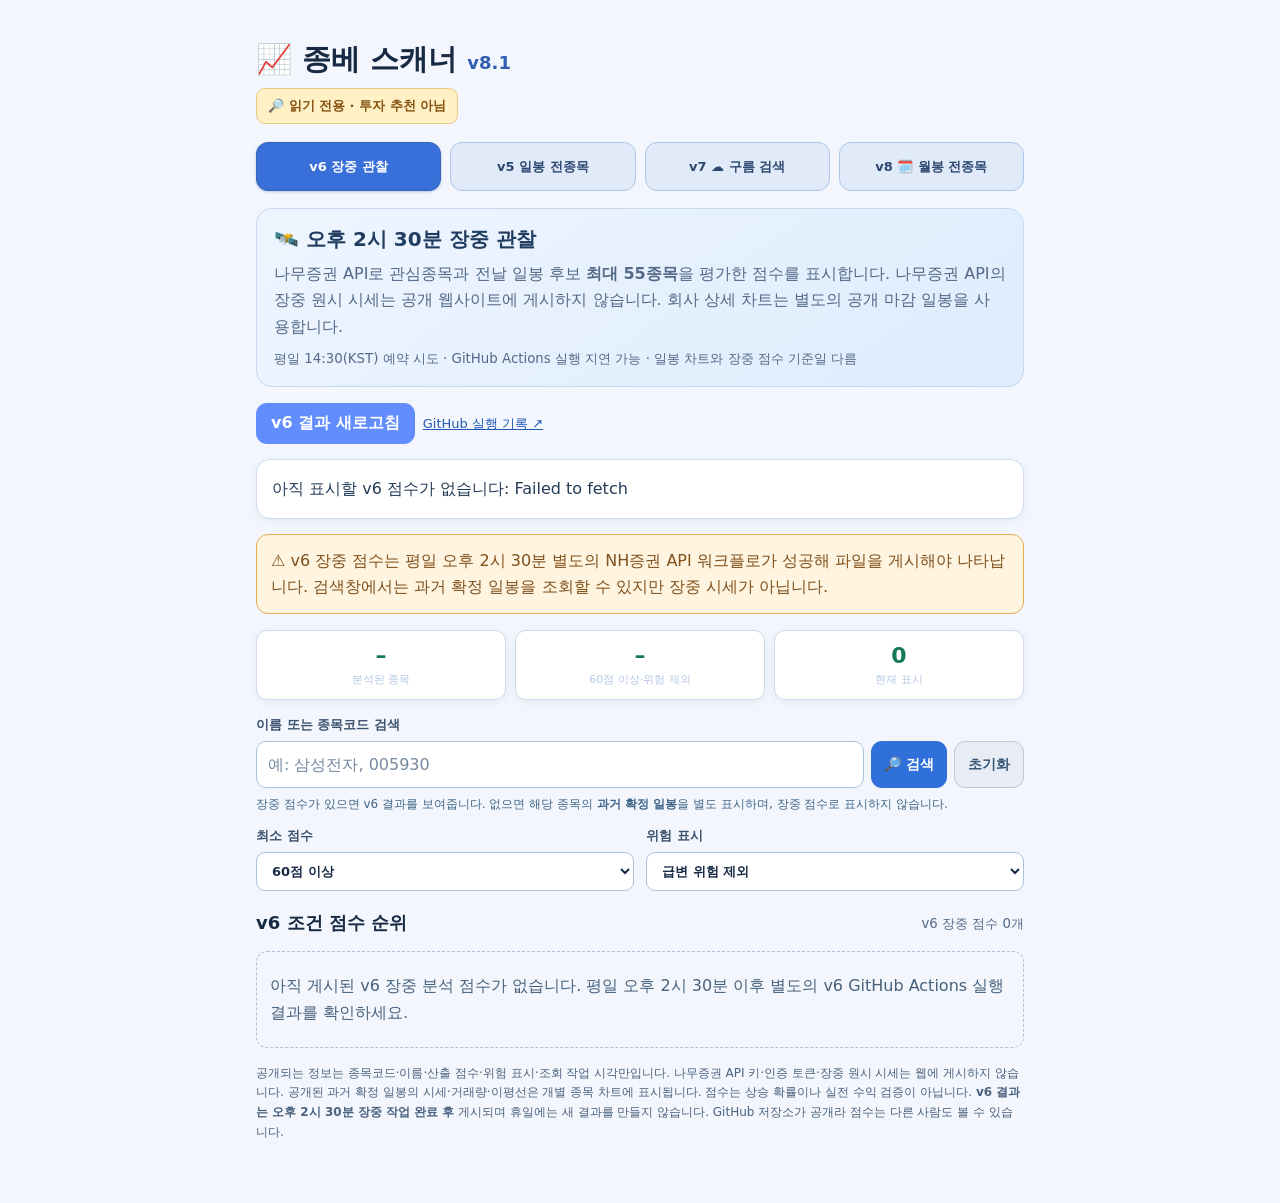
==== index.html @ 41619df4 "Add files via upload" ====
<!doctype html>
<html lang="ko">
<head>
  <meta charset="utf-8"><meta name="viewport" content="width=device-width,initial-scale=1">
  <meta name="theme-color" content="#f4f8ff">
  <title>종베 스캐너 v8.1 · 기업소개 PER·PBR 추가</title>
  <style>
    :root{color-scheme:light}*{box-sizing:border-box}
    body{margin:0;background:#101827;color:#f3f6fe;font-family:system-ui,-apple-system,"Noto Sans KR",sans-serif}
    main{max-width:800px;margin:auto;padding:20px 16px 48px}
    h1{font-size:29px;margin:20px 0 12px}h2{font-size:18px;margin:0}
    p{color:#b9c7db;line-height:1.65}small{color:#a6b8d0;line-height:1.6}
    button,select,input{font:inherit}
    button{background:#618dff;border:none;border-radius:11px;color:white;padding:11px 17px;cursor:pointer;font-weight:700}
    button:disabled{opacity:.6}
    select,input{background:#1c2940;color:#f4f6fd;border:1px solid #405471;border-radius:9px;padding:10px 11px;min-width:0;width:100%}
    label{display:flex;gap:7px;flex-direction:column;color:#bed0e7;font-size:13px;font-weight:600}
    .badge{display:inline-block;background:#443316;color:#ffe0a1;border-radius:9px;padding:9px 12px;font-weight:700;font-size:14px}
    .meta{margin:17px 0;background:#1b2940;border:1px solid #344866;border-radius:12px;padding:14px;color:#cedaeb;line-height:1.6}
    .bar{display:flex;align-items:center;gap:11px;flex-wrap:wrap;margin:15px 0}
    .fresh-alert{margin:12px 0 18px;padding:15px 16px;border:2px solid #e2ab4e;background:#3f301b;border-radius:11px;color:#ffe5af;font-weight:750;line-height:1.65}
    .fresh-alert[hidden]{display:none}
    .filters{border:1px solid #2c3c55;background:#151f32;border-radius:13px;padding:14px;margin:12px 0 22px;display:grid;grid-template-columns:repeat(2,minmax(0,1fr));gap:13px}
    .full{grid-column:1/-1}.titlebar{display:flex;align-items:center;justify-content:space-between;gap:12px;margin:20px 0 12px}
    .card{border:1px solid #344866;background:#1b2940;border-radius:15px;padding:17px;margin-bottom:12px}
    .cardtop{display:flex;align-items:flex-start;justify-content:space-between;gap:10px}
    .name{font-size:17px;font-weight:750;overflow-wrap:anywhere}
    .score{font-size:24px;font-weight:800;color:#83edbb;white-space:nowrap}
    .muted{font-size:13px;color:#a7bbd8}.details{display:grid;grid-template-columns:1fr 1fr;gap:6px 12px;margin-top:12px;color:#cad7e8;font-size:13px}
    .rules{margin-top:24px;padding:13px 15px;background:#172237;border-radius:12px;font-size:12px;color:#b2c4df;line-height:1.75}
    .error{color:#ffbcae}.stale{color:#ffdf98}.pill{font-size:11px;background:#314869;color:#d2e7ff;border-radius:6px;padding:3px 6px;margin-left:6px}
    .performance{background:#1b2940;border:1px solid #426083;padding:16px;border-radius:14px;margin:16px 0}
    .performance strong{color:#85f0bf}
    .performance p{margin:6px 0}
    .history{width:100%;border-collapse:collapse;font-size:12px;margin-top:11px}
    .history th,.history td{border-bottom:1px solid #36475e;padding:8px 3px;text-align:left}
    .alertpill{font-size:11px;background:#66412a;color:#ffe7ba;border-radius:5px;padding:3px 6px;margin-left:6px}
    .goldenpill{font-size:11px;background:#225343;color:#beffde;border-radius:5px;padding:3px 6px;margin-left:6px}
    .trend-legend{background:#162237;border:1px solid #3a4c66;border-radius:13px;padding:15px;margin:16px 0}
    .trend-legend h3{font-size:16px;margin:0 0 10px}
    .trend-line{display:flex;gap:10px;align-items:flex-start;margin:10px 0;font-size:13px;line-height:1.5;color:#c3d2e7}
    .trend-line .trendbadge{flex-shrink:0;min-width:91px;text-align:center}
    .trendbadge{display:inline-block;border:1px solid transparent;padding:5px 8px;border-radius:8px;font-size:12px;font-weight:800;margin:3px 0 0}
    .trendbadge.strong_up{background:#174b37;color:#b3ffd5;border-color:#459873}
    .trendbadge.rising{background:#173f61;color:#a9d9ff;border-color:#397cad}
    .trendbadge.sideways{background:#4e421b;color:#ffedab;border-color:#9f8a43}
    .trendbadge.falling{background:#57371f;color:#ffcb99;border-color:#bd7843}
    .trendbadge.strong_down{background:#582630;color:#ffc4cb;border-color:#b96372}
    .trendbadge.unavailable{background:#3a4453;color:#e0e6f0;border-color:#6a7587}
    .trend-inline{margin:7px 0 2px;font-size:12px;line-height:1.6;color:#c1d3ec}
    .trend-explain{margin-top:12px;border-top:1px solid #3a4b65;padding-top:10px;color:#bad2ed;font-size:12px;line-height:1.65}
    .trend-explain summary{cursor:pointer;font-weight:700;color:#d3e3fa;padding:4px 0}
    .trend-explain p{font-size:12px;margin:6px 0}

    .searchblock{display:flex;flex-direction:column;gap:7px}
    .searchblock>label{display:block}
    .searchrow{display:flex;gap:8px}
    .searchrow>input{flex:1;min-width:0}
    .searchrow>button{flex-shrink:0}
    #clearstock{background:#eaf0fb;color:#294a75;border:1px solid #aabfdf;font-size:14px;padding:10px 12px}
    #clearstock:hover,#clearstock:focus-visible{background:#dce9fd}
    @media(max-width:370px){.searchrow{gap:6px}.searchrow>button{padding:10px 10px}}
    .searchhint{font-weight:500;color:#b4d4ff;line-height:1.55}
    .pager{display:flex;justify-content:center;margin:15px 0}.empty{padding:20px 6px}
    @media(min-width:620px){.filters{grid-template-columns:repeat(4,minmax(0,1fr))}.full{grid-column:span 2}}

    [hidden]{display:none!important}
    a{color:#a5c0ff} a:hover{text-decoration:underline}
    .app-title{margin:20px 0 8px}.app-title span{color:#a6c7ff;font-size:18px}
    .status-pill{display:inline-flex;gap:5px;align-items:center;color:#f6dba5;background:#483619;padding:8px 11px;border-radius:9px;font-size:13px;font-weight:750}
    .switcher{display:grid;grid-template-columns:1fr 1fr;gap:10px;margin:18px 0 17px}
    .switcher button{border:1px solid #3a5479;border-radius:12px;background:#1b2940;color:#dce6f7;padding:14px 7px}
    .switcher button.selected{background:#5681ea;color:white;border-color:#87a5ff;box-shadow:0 0 0 2px #355a93}
    .v6-hero{border:1px solid #334867;border-radius:16px;background:linear-gradient(140deg,#1d304b,#152037);padding:17px;margin:12px 0 16px}
    .v6-hero p{margin:8px 0}.v6-heading{font-size:20px;font-weight:850}
    .v6-meta{border:1px solid #304866;background:#1b2940;border-radius:14px;padding:15px;margin:15px 0;color:#cbdaf0;line-height:1.7}
    .v6-warn{padding:13px 14px;background:#3c301e;border:1px solid #a77b38;color:#ffde9a;border-radius:12px;line-height:1.65;margin:14px 0}
    .v6-stats{display:grid;grid-template-columns:repeat(3,minmax(0,1fr));gap:9px;margin:16px 0}
    .v6-stat{border:1px solid #344968;background:#1c2940;border-radius:11px;padding:12px 8px;text-align:center}
    .v6-stat strong{display:block;font-size:22px;color:#83edbb}.v6-stat span{font-size:11px;color:#b3c7e4}
    .v6-tools{display:grid;grid-template-columns:1fr 1fr;gap:12px;margin:16px 0 20px}
    .v6-tools label{min-width:0}
    .v6-tools .v6-search-block{grid-column:1/-1;display:flex;flex-direction:column;gap:7px}
    .v6-search-row{display:flex;gap:7px;flex-wrap:wrap;align-items:stretch}
    .v6-search-row input{flex:1 1 120px;width:auto;min-width:120px;min-height:47px;background:white;color:#23405e;border:1px solid #adc2da;border-radius:10px}
    .v6-search-row input::placeholder{color:#768aa0}
    .v6-search-row button{min-height:47px;padding:9px 13px;font-size:14px}
    #v6searchButton{background:#2f70db;color:white}
    #v6clearButton{background:#e8edf5;color:#345575;border:1px solid #b9c9db}
    .v6-search-tip{color:#416588;font-size:12px;line-height:1.65}
    .v6-daily-tag{background:#fff0d9;color:#80521e;border:1px solid #dfb97c;font-weight:800}
    .v6-controls{display:flex;gap:8px;align-items:center;flex-wrap:wrap;margin:13px 0}
    .v6-controls a{font-size:13px}
    .v6-card{border:1px solid #354966;background:#1b2940;border-radius:14px;padding:15px;margin:12px 0}
    .v6-card strong{font-size:16px}.v6-card .v6-card-top{display:flex;justify-content:space-between;gap:12px}
    .v6-card .v6-score{font-weight:800;color:#83edbb;font-size:26px;white-space:nowrap}
    .v6-tag{display:inline-block;margin-top:8px;border-radius:8px;background:#334564;padding:4px 8px;color:#e4edff;font-size:12px}
    .v6-risk{background:#533620;color:#ffceaa}
    .v6-note{font-size:12px;color:#b6c8e0;line-height:1.65;margin-top:15px}
    .v6-empty{padding:20px 13px;border:1px dashed #54698a;border-radius:11px;line-height:1.7;color:#bccbe2}
    .v6-inline{font-size:12px;color:#abc6ee}.v6-refresh{padding:10px 15px}
    @media(max-width:360px){.v6-stats{gap:4px}.v6-stat strong{font-size:17px}.v6-stat span{font-size:10px}}

    /* v6.9: 기본 1개월 확대 일봉 + 가독성 개선 + 일목 구름대 */
    /* 차트는 각 종목 카드에서 항상 보인다. 화면 근처 진입 시 자동 로딩한다. */
    .chart-inline{margin-top:12px;border:1px solid #375477;border-radius:10px;background:#152238;overflow:hidden}
    .chart-inline-title{padding:12px;font-weight:750;color:#d4e7ff;border-bottom:1px solid #375477}
    .chart-content{padding:10px}
    .chart-levels{display:flex;gap:7px;flex-wrap:wrap;margin:9px 0 10px;font-size:12px}
    .chart-level{border:1px solid #526683;background:#21344e;border-radius:8px;padding:7px 9px;font-weight:650;line-height:1.5}
    .chart-level.resistance{color:#ffd38e;border-color:#97703d}
    .chart-level.support{color:#91f0c0;border-color:#3a9472}
    .chart-level.breakout{background:#194638;color:#9ef4c3;border-color:#4fbe91}
    .chart-level.breakdown{background:#492b30;color:#ffaaaa;border-color:#c46d7a}
    .chart-level.neutral{color:#bed0e7}
    .chart-times{display:flex;gap:7px;flex-wrap:wrap;margin-bottom:10px}
    .chart-times button{padding:8px 11px;background:#2a3e60;border:1px solid #466186;font-size:13px;border-radius:8px}
    .chart-times button.active{background:#5681ea;border-color:#94b1ff}
    .chart-legend{display:flex;gap:8px 13px;flex-wrap:wrap;font-size:12px;color:#d3e0f2;margin:6px 0 10px}
    .legend-key{display:inline-block;width:13px;height:3px;vertical-align:middle;margin-right:5px}
    .chart-scroll{overflow-x:auto;max-width:100%;border:1px solid #344968;border-radius:9px;background:#101c30;touch-action:pan-x pan-y}
    .chart-canvas{display:block;height:330px;cursor:crosshair}
    .chart-detail{color:#dceaff;font-size:12px;line-height:1.6;margin-top:9px;min-height:22px}
    .chart-caption{font-size:11px;color:#afc5df;line-height:1.65;margin-top:9px}
    .chart-error{color:#ffce9d;padding:12px 2px;font-size:13px;line-height:1.65}

    /* 회사명 터치 시 표시되는 회사 기본정보. 빈 데이터는 명확히 미수집 처리. */
    .company-title{display:inline;background:transparent;border:0;padding:0;margin:0;text-align:left;color:#f4f8ff;font:inherit;text-decoration:underline;text-decoration-color:#79aeef;text-underline-offset:4px;cursor:pointer}
    .company-title:focus-visible{outline:2px solid #92bbff;outline-offset:3px}
    .company-panel{margin-top:12px;border:1px solid #416186;background:#14253a;border-radius:11px;overflow:hidden}
    .company-panel>summary{padding:12px;color:#cdeaff;cursor:pointer;font-weight:750}
    .company-panel[open]>summary{border-bottom:1px solid #416186}
    .company-content{padding:12px}
    .company-grid{display:grid;grid-template-columns:repeat(2,minmax(0,1fr));gap:10px 12px;margin:0}
    .company-grid>div{min-width:0;border-bottom:1px solid #314764;padding-bottom:7px}
    .company-grid dt{font-size:11px;color:#a7c3e3}
    .company-grid dd{margin:5px 0 0;font-size:13px;color:#e3edff;overflow-wrap:anywhere;line-height:1.5}
    .company-note{margin:12px 0;color:#abc3df;font-size:12px;line-height:1.6}
    .company-links{display:flex;flex-wrap:wrap;gap:11px;font-size:12px;margin:8px 0}
    .company-load{color:#c6dafa;font-size:13px}
    @media(max-width:370px){.company-grid{grid-template-columns:1fr}}

    /* v6.7: 햇빛 아래서도 읽기 좋은 밝은 화면 */
    body{background:#f3f7fd;color:#172943}
    p,small,.muted{color:#536987}
    .app-title span{color:#305fb1}
    .meta,.performance,.card,.trend-legend,.v6-meta,.v6-card,.v6-stat{background:#fff;border-color:#d0dced;color:#233b57;box-shadow:0 2px 8px #1b376012}
    .details,.trend-inline,.trend-line,.performance p,.rules,.company-note,.v6-note,.v6-inline{color:#4b617e}
    .filters,.rules,.v6-hero{background:#e9f1fc;border-color:#c5d8f0;color:#203c60}
    .v6-hero{background:linear-gradient(145deg,#eef5ff,#deecfc)}
    label{color:#3b526e}
    input,select{background:#fff;color:#182b46;border-color:#adc1dc}
    .badge,.status-pill{background:#fff0c6;color:#85520f;border:1px solid #eac980}
    .fresh-alert,.v6-warn{background:#fff4df;color:#80501c;border-color:#e6ac53}
    .trend-explain{border-color:#d4e3f3;color:#485d77}
    .trend-explain summary,.trend-legend h3{color:#183250}
    .switcher button{background:#e1eaf8;color:#2c4770;border-color:#abc6e7}
    .switcher button.selected{background:#386fd8;color:#fff;border-color:#3563b9;box-shadow:0 1px 3px #b2c4e2}
    .pill{background:#e3edfb;color:#345780}
    .alertpill{background:#ffe4ce;color:#995122}
    .goldenpill{background:#d5f4e5;color:#156b4d}
    .score,.v6-stat strong,.v6-card .v6-score,.performance strong{color:#137957}
    .v6-tag{background:#e0ecfb;color:#2d4f7b}.v6-risk{background:#ffe2d8;color:#b04832}
    .v6-empty{color:#47617d;border-color:#adc0d8}
    .company-title{color:#17395c;text-decoration-color:#5794df}
    .company-panel{background:#f4f8fd;border-color:#bfd2e8}
    .company-panel>summary,.company-grid dd{color:#24456b}
    .company-grid dt,.company-load{color:#577390}
    .company-grid>div{border-color:#d6e2ef}
    .chart-inline{background:#fff;border-color:#c3d6eb}
    .chart-inline-title{color:#23466e;border-color:#d4e2f3;background:#f1f7ff;display:flex;gap:10px;align-items:center;justify-content:space-between;flex-wrap:wrap;line-height:1.5}
    .chart-inline-label{flex:1 1 180px;min-width:0}
    .chart-power{cursor:pointer;border:1px solid #70be9d;border-radius:9px;background:#dbf7e9;color:#086945;font-size:14px;font-weight:800;min-height:41px;padding:9px 13px;white-space:nowrap}
    .chart-power.off{background:#eaedf3;color:#576477;border-color:#bdc9d9}
    .chart-power:focus-visible{outline:3px solid #2d70db;outline-offset:2px}
    .chart-scroll{background:#fff;border-color:#c7d9ec;touch-action:pan-y;overscroll-behavior-x:contain}
    .chart-caption,.chart-detail,.chart-legend{color:#49627f}
    .chart-level{background:#f1f7fe;border-color:#c3d4e8;color:#38587a}
    .chart-level.resistance{color:#aa6912;border-color:#e0ac56}
    .chart-level.support{color:#087853;border-color:#7acaa5}
    .chart-level.breakout{background:#d5f6e5;color:#087b50;border-color:#7acaa5}
    .chart-level.breakdown{background:#ffeced;color:#aa394d;border-color:#e7a0a9}
    .chart-times button,.chart-zoom button{background:#eaf2ff;color:#28569a;border:1px solid #bbd1ef;padding:8px 11px;font-size:13px;border-radius:8px}
    .chart-times button.active{background:#376fdb;color:white;border-color:#2f64c8}
    .chart-mode-note{font-size:13px;color:#385c83;font-weight:750;margin:0 0 10px}
    .chart-zoom{display:flex;align-items:center;gap:7px;flex-wrap:wrap;margin:8px 0 11px}
    .chart-zoom small{font-size:12px}
    .chart-zoom button{font-size:16px;padding:5px 12px;font-weight:750}
    .chart-cloud-status{border-radius:9px;background:#edf4fd;border:1px solid #bbcee7;color:#315276;font-size:12px;line-height:1.6;margin:8px 0 11px;padding:9px 11px}
    .chart-zoom button.cloud-toggle{background:#d5f5e8;border-color:#76bca0;color:#076745}
    .chart-zoom button.cloud-toggle.off{background:#eef1f7;border-color:#c7d1df;color:#596a80}
    a{color:#2359b5}
  
    /* v7.0: scan and validate Ichimoku on published *confirmed* daily bars. */
    .switcher{grid-template-columns:repeat(3,minmax(0,1fr));gap:6px}
    .switcher button{padding:12px 3px;font-size:13px}
    .v7-hero,.v7-panel{border:1px solid #c3d6ec;background:#fff;border-radius:14px;padding:15px;margin:13px 0;color:#253e5a}
    .v7-hero{background:#eaf4ff}.v7-hero p{margin:7px 0}
    .v7-heading{font-size:20px;font-weight:800;color:#204875}
    .v7-alert{color:#944a18;background:#fff1d7;padding:10px;border-radius:9px}
    .v7-disclaimer{font-size:12px;color:#61738a;line-height:1.75}
    .v7-statgrid{display:grid;grid-template-columns:repeat(2,minmax(0,1fr));gap:9px;margin:14px 0}
    .v7-stat{background:#fff;border:1px solid #c7d9ee;border-radius:12px;padding:12px;text-align:center}
    .v7-stat strong{display:block;font-size:24px;color:#11745a}
    .v7-stat span{font-size:12px;color:#47617f}
    .v7-filters{display:grid;grid-template-columns:1fr 1fr;gap:9px;background:#eaf3fd;border:1px solid #c7d9ee;border-radius:12px;padding:13px}
    .v7-full{grid-column:1/-1}
    /* v7.3.2: explicit mobile search button; typing alone does not filter results. */
    .v7-searchblock{display:flex;flex-direction:column;gap:9px}
    .v7-searchblock>label{color:#234769;font-size:14px;font-weight:800}
    .v7-search-row{display:flex;gap:7px;align-items:stretch;max-width:100%;flex-wrap:wrap}
    .v7-search-row>input{flex:1 1 110px;width:auto;min-width:110px;min-height:45px;background:#fff;color:#1c395a;border:1px solid #9fb6d1;border-radius:10px}
    .v7-search-row>input::placeholder{color:#7b8fa5}
    .v7-search-row>button{flex:0 0 auto;min-height:45px;padding:9px 11px;border-radius:10px;font-size:14px}
    .v7-search-row>#v7searchButton{background:#2e70da;color:#fff}
    .v7-search-row>#v7clearButton{background:#e4eaf2;color:#355673;border:1px solid #b6c8db}
    .v7-searchblock>small{font-size:12px;color:#426588;line-height:1.65}
    .v7-stock{margin:12px 0;padding:15px;border-radius:13px;background:#fff;border:1px solid #d0dfed}
    .v7-stock-head{display:flex;justify-content:space-between;gap:9px}
    .v7-bigscore{font-size:24px;font-weight:900;white-space:nowrap;color:#147655}
    .v7-badge{display:inline-block;font-size:11px;border-radius:6px;padding:4px 6px;margin:3px 3px;background:#e1f1ff}
    .v7-badge.up{background:#d9f8e8;color:#166d4a}.v7-badge.fail{background:#ffe7de;color:#aa3d31}
    .v7-details{display:grid;grid-template-columns:1fr 1fr;gap:7px 10px;margin:13px 0;font-size:12px;color:#3c5975}
    .v7-failure{display:flex;gap:5px;flex-direction:column;background:#fff5ef;border:1px solid #f1d7c7;border-radius:9px;padding:10px;margin:8px 0;font-size:12px;color:#825139}
    .v7-failure strong{color:#93402e}
    .v7-panel{overflow-x:auto}
    .v7-panel .history{min-width:520px}
    .v7-statgrid>*{min-width:0}
    @media(min-width:620px){.v7-statgrid{grid-template-columns:repeat(4,minmax(0,1fr))}.v7-filters{grid-template-columns:repeat(4,minmax(0,1fr))}}


    /* v7.2 매도 시점별 사후검증 — 모바일 스크롤 표, 밝은 배경 */
    .v71-panel{background:#f7fbff;border:1px solid #bdd4ec;border-radius:14px;padding:14px;margin:15px 0;color:#253d58}
    .v71-panel h3{font-size:18px;color:#173c68;margin:4px 0 9px}
    .v71-controls{display:grid;grid-template-columns:repeat(2,minmax(0,1fr));gap:10px;margin:11px 0}
    .v71-controls label{color:#395977;font-size:13px;font-weight:700}
    .v71-controls select{background:#fff;color:#203c5b;border:1px solid #aebfdb;border-radius:9px;padding:10px;min-height:43px}
    .v71-table-scroll{overflow-x:auto;overscroll-behavior-inline:contain;border:1px solid #cbdaec;border-radius:10px;background:white}
    .v71-table{border-collapse:collapse;min-width:690px;width:100%;font-size:13px;color:#264363}
    .v71-table th,.v71-table td{border-bottom:1px solid #d8e3f1;padding:9px 8px;text-align:right;white-space:nowrap}
    .v71-table th:first-child,.v71-table td:first-child{text-align:left}
    .v71-table thead{background:#e2efff}
    .v71-table tbody tr:nth-child(even){background:#f3f8ff}
    .v71-table .v71-negative{color:#b74336;font-weight:750}
    .v71-table .v71-positive{color:#0e7655;font-weight:750}
    .v71-alert{padding:10px;background:#fff1d8;border:1px solid #efce8b;border-radius:10px;font-weight:700;margin:10px 0;color:#69420b;font-size:13px;line-height:1.6}
    .v71-note{font-size:12px;line-height:1.8;color:#4e6784;margin:12px 0 4px}
    .v71-hero{font-weight:760;color:#1f4d79;line-height:1.55;margin:8px 0}
    .v72-focus{border:1px solid #96c6bd;background:#e9f7f2;color:#1b574b;border-radius:12px;padding:12px;margin:12px 0;font-weight:700;line-height:1.8}
    .v72-focus.warn{background:#fff1df;border-color:#e8c192;color:#82501b}
    .v72-focus strong{font-size:19px;font-weight:850}
    @media(min-width:620px){.v71-controls{grid-template-columns:repeat(4,minmax(0,1fr))}}

    /* v7.3 · risk-filter experiment. Operates on the same OHLCV as v7.2. */
    .v73-panel{background:#f7fcfa;border:1px solid #a8cfca;border-radius:15px;padding:15px;margin:16px 0;color:#234354}
    .v73-panel h3{font-size:19px;margin:0 0 10px;color:#155b50}
    .v73-panel p{color:#42667a;font-size:13px;line-height:1.75}
    .v73-control-grid{display:grid;grid-template-columns:repeat(2,minmax(0,1fr));gap:10px;margin:12px 0}
    .v73-control-grid label{font-size:12px;color:#315a6d;font-weight:750;line-height:1.5}
    .v73-control-grid select{color:#21394a;background:white;border:1px solid #b4ccda;border-radius:9px;padding:11px 7px;font-size:14px;min-height:47px;width:100%}
    .v73-mini-summary{padding:11px 12px;border-radius:10px;background:#e4f2ff;border:1px solid #b8d0e8;font-size:13px;font-weight:680;line-height:1.8}
    .v73-warning{padding:11px 12px;background:#fff0dd;border:1px solid #e8c69b;border-radius:10px;font-size:12px;line-height:1.8;color:#73531d}
    .v73-table-scroll{max-width:100%;overflow-x:auto;overscroll-behavior-inline:contain;border:1px solid #cadae6;border-radius:10px;background:white;margin:11px 0}
    .v73-table{border-collapse:collapse;min-width:890px;width:100%;font-size:13px;color:#244458}
    .v73-table th,.v73-table td{padding:9px 9px;text-align:right;border-bottom:1px solid #dce6ef;white-space:nowrap}
    .v73-table th:first-child,.v73-table td:first-child{text-align:left}
    .v73-table th{background:#dcedf8;color:#244058}
    .v73-table tr:nth-child(even){background:#f3f8fc}
    .v73-table td.loss{color:#b33f3f;font-weight:800}
    .v73-table td.gain{color:#08745c;font-weight:800}
    .v73-empty{font-weight:800;color:#934c35}
    @media(min-width:650px){.v73-control-grid{grid-template-columns:repeat(3,minmax(0,1fr))}}

    /* v8 월봉: 기존 v5/v6/v7과 분리된 코스피·코스닥 월봉 화면 */
    .switcher{grid-template-columns:repeat(2,minmax(0,1fr));gap:9px}
    .switcher button{font-size:13px;padding:12px 6px;min-height:49px}
    .v8-hero{background:linear-gradient(150deg,#ecf5ff,#f9fcff);border:1px solid #bdd4f1;border-radius:16px;padding:18px;margin:15px 0;color:#21405f}
    .v8-hero h2{font-size:21px;margin:0 0 9px}
    .v8-hero p{margin:5px 0;color:#405d78;font-size:14px}
    .v8-meta{padding:15px;border:1px solid #bcd2eb;background:#edf5ff;color:#294b71;border-radius:13px;margin:14px 0;line-height:1.7;font-size:13px}
    .v8-controls{display:grid;grid-template-columns:repeat(2,minmax(0,1fr));gap:12px;background:#eff5fd;border:1px solid #c9d9ee;border-radius:14px;padding:15px;margin:16px 0}
    .v8-controls label{font-size:13px;color:#355273}
    .v8-controls input,.v8-controls select{min-height:46px;background:#fff;color:#1e3e5f;border:1px solid #b9cce0;border-radius:10px}
    .v8-search{grid-column:1/-1}
    .v8-searchbar{display:flex;gap:7px}
    .v8-searchbar input{flex:1;min-width:0}
    .v8-searchbar button{padding:9px 11px;font-size:14px;white-space:nowrap}
    .v8-searchbar button[type="reset"]{background:#e2eaf5;border:1px solid #b9cbe2;color:#23496c}
    .v8-mini{margin:6px 0;font-size:12px;color:#536b86}
    .v8-card{border:1px solid #bfd4eb;border-radius:15px;background:#fff;box-shadow:0 2px 9px #18375f12;padding:15px;margin:13px 0;color:#263f5b}
    .v8-card h3{font-size:18px;color:#1c3f66;margin:0 0 8px}
    .v8-pill{display:inline-block;background:#edf3fb;color:#32587b;font-size:11px;font-weight:750;padding:5px 7px;border-radius:8px;margin-left:8px}
    .v8-score{font-size:22px;font-weight:900;color:#147b59;white-space:nowrap}
    .v8-card .company-title{color:#1c416b;font-size:19px;font-weight:850;text-decoration-color:#5a8ed2}
    .v8-card .company-panel{background:#f5f9ff;border-color:#c4d8ed}
    .v8-card .company-panel>summary{color:#174b80;border-bottom-color:#d4e1f0}
    .v8-card .company-grid>div{border-bottom-color:#d6e3f0}
    .v8-card .company-grid dt{color:#667e9d}
    .v8-card .company-grid dd,.v8-card .company-note{color:#26425e}
    .v8-card .company-links a{color:#225db5}
    .v8-card .company-load{color:#385c81}
    .v8-cardhead{display:flex;justify-content:space-between;gap:12px;align-items:center}
    .v8-facts{display:grid;grid-template-columns:1fr 1fr;gap:9px;font-size:13px;line-height:1.5;margin:14px 0;color:#3f5876}
    .v8-chart{background:#fff;border:1px solid #ccdced;border-radius:12px;padding:12px;margin:12px 0}
    .v8-charthead{display:flex;flex-wrap:wrap;align-items:center;justify-content:space-between;gap:9px;margin-bottom:8px;color:#1e456b;font-weight:800;font-size:14px}
    .v8-chartctrl{display:flex;gap:5px;flex-wrap:wrap;margin:9px 0}
    .v8-chartctrl button{padding:7px 10px;border-radius:8px;background:#e6eefb;color:#2b5184;border:1px solid #b9cbe6;font-size:12px}
    .v8-chartctrl button.selected{background:#3672d7;color:#fff;border-color:#3672d7}
    .v8-chartctrl button.v8-off{background:#ebedf2;color:#56657a}
    .v8-chart svg{width:100%;height:auto;display:block;touch-action:pan-y}
    .v8-legend{font-size:12px;line-height:1.8;color:#3a5876;margin:7px 0}
    .v8-legend b{margin-right:10px}
    .v8-warn{padding:11px;background:#fff2d9;border:1px solid #e5c383;color:#765119;border-radius:10px;font-size:12px;line-height:1.75;margin:13px 0}
    .v8-empty{border:1px dashed #a5c2dd;padding:19px;background:#f7fbff;border-radius:10px;color:#3e5c7c;font-size:14px}
    @media(min-width:670px){.switcher{grid-template-columns:repeat(4,minmax(0,1fr))}.v8-controls{grid-template-columns:repeat(3,minmax(0,1fr))}}
  </style>
</head>
<body><main>
  <h1 class="app-title">📈 종베 스캐너 <span>v8.1</span></h1>
  <div class="status-pill">🔎 읽기 전용 · 투자 추천 아님</div>
  <nav class="switcher" aria-label="분석 화면 선택">
    <button id="tabv6" type="button" class="selected" aria-pressed="true">v6 장중 관찰</button>
    <button id="tabv5" type="button" aria-pressed="false">v5 일봉 전종목</button>
    <button id="tabv7" type="button" aria-pressed="false">v7 ☁️ 구름 검색</button>
    <button id="tabv8" type="button" aria-pressed="false">v8 🗓️ 월봉 전종목</button>
  </nav>
  <section id="v6panel" aria-label="v6 장중 관찰 화면">
    <div class="v6-hero">
      <div class="v6-heading">🛰️ 오후 2시 30분 장중 관찰</div>
      <p>나무증권 API로 관심종목과 전날 일봉 후보 <b>최대 55종목</b>을 평가한 점수를 표시합니다. 나무증권 API의 장중 원시 시세는 공개 웹사이트에 게시하지 않습니다. 회사 상세 차트는 별도의 공개 마감 일봉을 사용합니다.</p>
      <small>평일 14:30(KST) 예약 시도 · GitHub Actions 실행 지연 가능 · 일봉 차트와 장중 점수 기준일 다름</small>
    </div>
    <div class="v6-controls">
      <button id="v6refresh" type="button" class="v6-refresh">v6 결과 새로고침</button>
      <a href="https://github.com/parksunghwa77/jongbe-scanner/actions/workflows/namuh-v6-afternoon.yml" target="_blank" rel="noopener noreferrer">GitHub 실행 기록 ↗</a>
    </div>
    <div class="v6-meta" id="v6status" role="status" aria-live="polite">장중 분석 점수 확인 중…</div>
    <div class="v6-warn" id="v6fresh" role="alert">⚠️ 조회 시각은 체결 시각이 아닙니다. 실제 당일 체결인지 확인되지 않았으므로 점수만으로 매매하지 마세요.</div>
    <div class="v6-stats">
      <div class="v6-stat"><strong id="v6count">–</strong><span>분석된 종목</span></div>
      <div class="v6-stat"><strong id="v6pass">–</strong><span>60점 이상·위험 제외</span></div>
      <div class="v6-stat"><strong id="v6shown">–</strong><span>현재 표시</span></div>
    </div>
    <div class="v6-tools">
      <div class="v6-search-block">
        <label for="v6query">이름 또는 종목코드 검색</label>
        <form class="v6-search-row" id="v6searchForm" role="search">
          <input id="v6query" type="search" placeholder="예: 삼성전자, 005930" autocomplete="off" enterkeyhint="search" aria-label="v6 종목명·종목코드">
          <button id="v6searchButton" type="submit">🔎 검색</button>
          <button id="v6clearButton" type="button">초기화</button>
        </form>
        <small class="v6-search-tip">장중 점수가 있으면 v6 결과를 보여줍니다. 없으면 해당 종목의 <b>과거 확정 일봉</b>을 별도 표시하며, 장중 점수로 표시하지 않습니다.</small>
      </div>
      <label>최소 점수<select id="v6min"><option value="0">전체 점수</option><option value="40">40점 이상</option><option value="60" selected>60점 이상</option><option value="80">80점 이상</option><option value="100">100점</option></select></label>
      <label>위험 표시<select id="v6risk"><option value="safe" selected>급변 위험 제외</option><option value="all">전체 포함</option><option value="risk">급변 위험만</option></select></label>
    </div>
    <div class="titlebar"><h2>v6 조건 점수 순위</h2><small id="v6counter">데이터 확인 중</small></div>
    <section id="v6results" aria-label="장중 관찰 후보 검색 결과"><p class="v6-empty">검색 결과를 불러오는 중입니다.</p></section>
    <p class="v6-note">공개되는 정보는 종목코드·이름·산출 점수·위험 표시·조회 작업 시각만입니다. 나무증권 API 키·인증 토큰·장중 원시 시세는 웹에 게시하지 않습니다. 공개된 과거 확정 일봉의 시세·거래량·이평선은 개별 종목 차트에 표시됩니다. 점수는 상승 확률이나 실전 수익 검증이 아닙니다. <b>v6 결과는 오후 2시 30분 장중 작업 완료 후</b> 게시되며 휴일에는 새 결과를 만들지 않습니다. GitHub 저장소가 공개라 점수는 다른 사람도 볼 수 있습니다.</p>
  </section>

  <section id="v7panel" aria-label="v7 일목 구름대 종가매매 분석" hidden>
    <div class="v7-hero">
      <div class="v7-heading">☁️ 구름대 돌파 · 종가매매 실험실 v7.3</div>
      <p>확정 1일봉으로 <b>코스피·코스닥 분석 대상 종목의 상향 돌파</b>를 자동 검색하고, 구름 두께·거래량 증가·100점 조건·최근 실패·다음날 종가 변화까지 확인합니다.</p>
      <small>당일 장중 실시간 검색이 아닙니다. 구름대는 9·26·52일 및 26거래일 선행 방식이고, 미래 주가 예측 지표가 아닙니다.</small>
    </div>
    <div class="bar"><button type="button" id="v7refresh">☁️ 전체 종목 다시 분석</button><small>탭을 처음 열면 자동 시작 · 확정 일봉 기준</small></div>
    <div class="v6-meta" id="v7status" role="status" aria-live="polite">구름대 분석을 시작하려면 v7 탭을 열어주세요.</div>
    <div class="v6-warn" id="v7warning">⚠️ 과거 분석 신호이며 매수·수익 보장이 아닙니다.</div>
    <div class="v7-statgrid">
      <div class="v7-stat"><strong id="v7total">–</strong><span>구름대 분석 종목</span></div>
      <div class="v7-stat"><strong id="v7today">–</strong><span>오늘 돌파</span></div>
      <div class="v7-stat"><strong id="v7recent">–</strong><span>최근 5일 돌파</span></div>
      <div class="v7-stat"><strong id="v7failed">–</strong><span>최근 20일 돌파 후 실패</span></div>
    </div>
    <details class="v7-panel"><summary><b>🎯 종가매매 적합도 100점 기준 보기</b></summary>
      <p>구름대 위 15점 + 최근 5거래일 상향 돌파 20점 + 5일선&gt;20일선 15점 + 거래량이 직전 20일 평균의 1.5배 이상 20점 + 당일 고저가 내 종가 위치 75% 이상 15점 + 직전 20거래일 고가 돌파 15점 = <b>최대 100점</b>.</p>
      <p>구름 두께=(구름 상단−하단)/종가 ×100. 얇음 &lt;3%, 보통 3% 이상~8% 미만, 두꺼움 8% 이상. 임의 규칙이며 검증된 상승 확률을 뜻하지 않습니다.</p>
    </details>
    <section class="v7-panel" id="v7backtest"><h3>📊 과거 다음날 변화 검증</h3><p>분석 대기 중입니다.</p></section>

    <section class="v71-panel" id="v71panel" aria-label="종가매매 시초가, 종가, 3·5거래일 매도 사후 비교">
      <h3>🔬 v7.2 종가매수 → 매도시점별 비교</h3>
      <p class="v71-note"><b>O: 신호일 종가 → 다음 거래일 공식 시가 매도</b> / A: 다음 거래일 종가 매도 / B: 3일·5일 후 종가 매도. <b>시초가 매도는 공식 시가에 체결했다고 가정한 모형</b>으로, 개장 동시호가 실제 체결을 보장하지 않습니다. 오전 10시 매도는 분봉 자료가 없어 계산하지 않습니다.</p>
      <div class="v71-controls">
        <label>평가 기간
          <select id="v71segment"><option value="test" selected>최근 40% 검증</option><option value="train">이전 60% 비교</option><option value="all">전체 120거래일</option></select>
        </label>
        <label>시장
          <select id="v71market"><option value="ALL">코스피 + 코스닥</option><option value="KOSPI">코스피</option><option value="KOSDAQ">코스닥</option></select>
        </label>
        <label>시장 확산도 (5일)
          <select id="v71breadth"><option value="all">전체 장세</option><option value="up">상승종목 우위 ≥55%</option><option value="down">하락종목 우위 ≤45%</option><option value="middle">중립 45~55%</option></select>
        </label>
        <label>왕복 비용 가정
          <select id="v71cost"><option value="0">0%</option><option value="0.2">0.2%</option><option value="0.3" selected>0.3%</option><option value="0.5">0.5%</option></select>
        </label>
        <label>시초가 매도 불리 체결 오차 가정
          <select id="v72slip"><option value="0" selected>0% (공식 시가 가정)</option><option value="0.2">0.2%p 불리</option><option value="0.5">0.5%p 불리</option><option value="1">1.0%p 불리</option></select>
        </label>
      </div>
      <div class="v71-hero" id="v71summary" role="status" aria-live="polite">v7 구름대 분석을 완료하면 기간별 비교가 표시됩니다.</div>
      <div class="v72-focus" id="v72focus" role="status" aria-live="polite">80점 이상 시초가 가정 성과를 계산 중입니다.</div>
      <p class="v71-note">↔️ 표는 좌우로 밀어볼 수 있습니다. 위 강조 상자에서 80점 이상 결과를 먼저 확인하세요.</p>
      <div id="v71table" class="v71-table-scroll"><p class="v71-note">분석 대기 중입니다.</p></div>
      <div id="v71nextday" class="v71-note"></div>
      <div id="v71caution" class="v71-alert" hidden></div>
      <p class="v71-note">⚠️ <b>시초가 매도 수익률</b>=(다음 거래일 공식 시가/신호일 종가−1)×100 − 왕복 비용 가정 − 불리 체결 오차 가정으로 계산한 가상값입니다. 시초가 매도는 개장 시점의 시장가·지정가 주문이 공식 시가와 동일 가격에 체결된다는 보장이 없습니다. 갭 급변·호가 공백·거래정지·유동성 부족에서는 체결이 크게 달라질 수 있습니다. <b>종가 매수도 실제 체결을 가정</b>하며 개별 종목 주문 충격·세금·상장폐지·분할·실제 수수료 구조를 재현하지 못합니다. <b>시가→종가</b> 행은 다음 날 개장 후 새로 매수한 별개 가상 전략이며 O/A/B와 동일한 종가 매수 전략이 아닙니다. 일봉만으로 오전 10시 매도 가격은 알 수 없습니다. 오늘 생존한 종목만 과거에 포함하는 선택·생존 편향, 기간 경계에서의 보유기간 겹침, 중복 종목/날짜, 여러 조합을 사후 비교하는 과최적화 위험이 있습니다. 60/40 분할은 독립된 미래 검증이 아닙니다. <b>시장 확산도</b>는 분석 가능 종목의 최근 5일 상승 비율 대용지표입니다. 이 수치는 실전 수익이나 미래 상승 확률이 아닙니다.</p>
    </section>

    <section id="v73panel" class="v73-panel" aria-label="v7.3 시초가 매도 전략 위험 필터 검증">
      <h3>🛡️ v7.3 시초가 매도 · 손실 위험 필터 실험</h3>
      <p>v7.2에서 상대적으로 나았던 <b>종가 매수 → 다음 거래일 공식 시가 매도</b> 가정을 더 엄격하게 점검합니다.
      신호일에 알 수 있는 값만으로 유동성·급등 필터를 적용하고, 필터 적용 전후를 <b>같은 평가기간·점수·시장</b>에서 비교합니다.</p>
      <div class="v73-control-grid">
        <label>평가 기간<select id="v73period"><option value="test" selected>최근 40% (기본)</option><option value="train">이전 60%</option><option value="all">전체 약 120거래일</option></select></label>
        <label>점수<select id="v73score"><option value="80" selected>80점 이상</option><option value="100">100점</option><option value="60">60점 이상</option></select></label>
        <label>시장<select id="v73market"><option value="ALL">코스피+코스닥</option><option value="KOSPI">코스피</option><option value="KOSDAQ">코스닥</option></select></label>
        <label>최소 추정 거래대금<select id="v73liquid"><option value="0">제한 없음</option><option value="100000000">1억 원</option><option value="1000000000" selected>10억 원</option><option value="5000000000">50억 원</option><option value="10000000000">100억 원</option><option value="50000000000">500억 원</option><option value="100000000000">1,000억 원</option></select></label>
        <label>신호일 전일 대비 상승률 상한<select id="v73rise"><option value="0">제외 없음</option><option value="5">+5% 이하</option><option value="10" selected>+10% 이하</option><option value="15">+15% 이하</option><option value="20">+20% 이하</option></select></label>
        <label>왕복 비용<select id="v73cost"><option value="0">0%</option><option value="0.3" selected>0.3%p</option><option value="0.5">0.5%p</option></select></label>
        <label>시초가 불리 체결 오차<select id="v73slip"><option value="0">0%p</option><option value="0.2" selected>0.2%p</option><option value="0.5">0.5%p</option><option value="1">1.0%p</option></select></label>
      </div>
      <div id="v73summary" class="v73-mini-summary" role="status" aria-live="polite">과거 구름대 신호를 평가하고 있습니다.</div>
      <p class="v71-note">표는 좌우로 밀어서 봐줘. <b>원본 → 유동성만 → 급등 제외만 → 둘 다 적용</b>을 비교합니다. 통계는 종목·날짜별 중복 신호를 포함하며 가상의 공식 시가 매도입니다.</p>
      <div id="v73table" class="v73-table-scroll"><p>검증 대기 중입니다.</p></div>
      <div id="v73detail" class="v73-mini-summary">시그널일별 동일가중 바스켓 위험도를 계산하고 있습니다.</div>
      <div id="v73warn" class="v73-warning">⚠️ 신호일 거래대금은 <b>종가×거래량</b>의 추정치이며 실제 거래대금이 아닙니다. 상한 필터는 신호일 종가로 계산합니다. 모든 수익률은 체결·세금·주문충격·상장폐지 보정이 불완전한 과거 실험입니다. 여러 필터를 사후 선택하면 우연히 좋아 보일 수 있습니다. 반드시 별도 미래 기간에서 재검증해야 합니다.</div>
    </section>
    <div class="v7-filters" aria-label="구름대 검색 필터">
      <div class="v7-full v7-searchblock">
        <label for="v7query">종목명·종목코드</label>
        <form id="v7searchForm" class="v7-search-row" role="search">
          <input type="search" id="v7query" placeholder="예: 삼성전자, 005930" enterkeyhint="search" autocomplete="off">
          <button type="submit" id="v7searchButton">🔎 검색</button>
          <button type="button" id="v7clearButton">초기화</button>
        </form>
        <small>이름·종목코드를 입력한 뒤 <b>검색</b>을 눌러주세요. 검색하면 돌파 상태·점수·시장·구름 두께와 관계없이 전체 분석 종목에서 찾습니다. 초기화하면 조건 검색으로 돌아갑니다.</small>
      </div>
      <label>돌파·실패 상태<select id="v7signal"><option value="today">오늘 상향 돌파</option><option value="recent">최근 5거래일 돌파</option><option value="failed">최근 20거래일 돌파 실패</option><option value="above">구름대 위</option><option value="thin">얇은 구름대</option><option value="all">전체 종목</option></select></label>
      <label>최소 100점 점수<select id="v7min"><option value="0" selected>전체</option><option value="40">40점 이상</option><option value="60">60점 이상</option><option value="80">80점 이상</option></select></label>
      <label>시장<select id="v7market"><option value="ALL">코스피+코스닥</option><option value="KOSPI">코스피</option><option value="KOSDAQ">코스닥</option></select></label>
      <label>구름 두께<select id="v7thickness"><option value="all">전체</option><option value="얇음">얇음 (&lt;3%)</option><option value="보통">보통 (3~8%)</option><option value="두꺼움">두꺼움 (8% 이상)</option></select></label>
      <label>정렬<select id="v7sort"><option value="score">적합도 점수순</option><option value="volume">거래량 증가율순</option><option value="thin">구름 두께 얇은순</option><option value="recent">최근 돌파 우선</option></select></label>
    </div>
    <div class="titlebar"><h2>☁️ 구름대 조건 검색</h2><small id="v7count">분석 대기 중</small></div>
    <section id="v7results" aria-label="구름대 분석 대상 종목"><p class="v6-empty">확정 일봉 데이터를 분석 중입니다.</p></section>
    <p class="v7-disclaimer">상향 돌파는 전 거래일 종가 ≤ 그날 구름 상단이고 당일 종가 &gt; 당일 구름 상단인 경우입니다. 사용한 선행 구름은 해당 거래일보다 26거래일 전에 계산된 값입니다. 거래량 증가율은 직전 20거래일 평균 대비이며, 5거래일 연속 확보되지 않은 종목은 추적 결과를 확정하지 않습니다. 장중 v6과 분석 시간·데이터가 다릅니다.</p>
  </section>

  <section id="v8panel" aria-label="v8 확정 월봉 전종목 검색" hidden>
    <div class="v8-hero">
      <h2>🗓️ v8 월봉 전종목 · 코스피·코스닥</h2>
      <p>v5에서 분석한 종목들을 <strong>1개월 봉</strong>으로 다시 보여줍니다. 종목명 검색, 월봉 점수, 월 5·10·20개월선, 월간 거래량·거래대금, 월봉 차트 켜짐·꺼짐을 지원합니다.</p>
      <p>현재 공개 원본 452거래일을 월별로 집계하므로 차트는 <strong>최근 약 20~22개월</strong>만 제공됩니다. 3년·5년 전체 월봉이나 60개월선은 아직 제공하지 않습니다.</p>
    </div>
    <div class="bar"><button id="v8refresh" type="button">🗓️ 월봉 전종목 다시 분석</button><small>확정 일봉을 월별 집계 · 장중 실시간 아님</small></div>
    <div class="v8-meta" id="v8status" role="status" aria-live="polite">v8 화면을 열면 월봉 자료를 불러옵니다.</div>
    <div class="v8-controls" aria-label="월봉 전종목 검색 조건">
      <div class="v8-search">
        <label for="v8query">종목명 또는 종목코드</label>
        <form id="v8searchForm" class="v8-searchbar" role="search">
          <input id="v8query" type="search" placeholder="예: 삼성전자, 005930" autocomplete="off" enterkeyhint="search">
          <button type="submit">🔎 검색</button>
          <button id="v8clear" type="reset">초기화</button>
        </form>
        <small>검색 버튼을 누르면 다른 필터와 관계없이 해당 종목을 찾습니다. 초기화하면 원래 조건 검색으로 돌아갑니다.</small>
      </div>
      <label>월봉 판단 기준<select id="v8reference">
        <option value="closed" selected>마감이 끝난 최근 월봉</option>
        <option value="preview">이번 달 잠정 월봉 포함</option>
      </select></label>
      <label>시장<select id="v8market"><option value="ALL">코스피+코스닥</option><option value="KOSPI">코스피</option><option value="KOSDAQ">코스닥</option></select></label>
      <label>최소 월봉 점수<select id="v8score"><option value="0">전체 점수</option><option value="40" selected>40점 이상</option><option value="60">60점 이상</option><option value="80">80점 이상</option><option value="100">100점만</option></select></label>
      <label>월봉 이동평균 조건<select id="v8ma"><option value="all">전체</option><option value="aligned">정배열: 5·10·20개월선</option><option value="cross">5·10개월선 골든크로스</option><option value="up">상승 월봉</option><option value="down">하락 월봉</option></select></label>
      <label>최소 월간 거래대금<select id="v8value"><option value="0">제한 없음</option><option value="100">100억 원</option><option value="500">500억 원</option><option value="1000">1,000억 원</option><option value="5000">5,000억 원</option><option value="10000">1조 원</option></select></label>
      <label>정렬<select id="v8sort"><option value="score">월봉 점수순</option><option value="value">월간 거래대금순</option><option value="change">월간 등락률순</option><option value="volume">월간 거래량 증가순</option></select></label>
    </div>
    <div class="titlebar"><h2>🗓️ 월봉 조건 검색 결과</h2><small id="v8counter">분석 대기 중</small></div>
    <section id="v8results" aria-label="월봉 전종목 조건 검색 결과"><p class="v8-empty">월봉 전종목 분석 대기 중입니다.</p></section>
    <div class="pager"><button id="v8more" type="button" hidden>15종목 더 보기</button></div>
    <div class="v8-warn"><b>주의</b> · 월봉 점수는 관찰용 임의 규칙으로 v5 일봉 점수와 서로 다릅니다. 월봉은 일봉을 합산한 결과입니다. 진행 중인 달은 마감이 확정되지 않아 수시로 변할 수 있으므로 기본값은 <b>지난 마감 완료 월봉</b>입니다. 모든 상장종목이 아니라 기존 v5가 일봉 데이터 유효성을 확인한 코스피·코스닥 분석 대상만 표시합니다. 데이터 기준일이 늦으면 최신 매매 판단에 쓰지 마세요. 상승 확률이나 매수 추천이 아닙니다.</div>
  </section>

  <section id="v5panel" aria-label="v5 전종목 일봉 검색" hidden>
    <h2>확정 일봉 전종목 · 정배열·골든크로스·추세 색상 검색</h2>
  <div class="badge">⚠️ 장 마감 후 확정 일봉 · 실시간 아님</div>
  <p>코스피·코스닥 공개 일봉을 평가하고 과거 후보의 다음 거래일 변화를 함께 검증합니다. <b>점수는 상승 확률이나 매수 추천이 아닙니다.</b></p>
  <p class="chart-caption">📈 <b>각 종목 카드에 주가 차트가 자동으로 보입니다.</b> 확정 1일봉과 일목균형표 구름대(표시·숨기기), 두 손가락 확대·축소, 밝은 화면을 지원합니다. 스크롤하면 차트가 자동 로딩됩니다. 🏢 회사 이름을 누르면 기업 기본정보가 열립니다. 차트에는 5·20·200일선, 일목 구름대(9·26·52, 26거래일 선행), 거래량, 최근 20거래일 지지·저항 참고선과 종가 돌파 표시가 있습니다. 실시간 시세가 아닙니다.</p>
  <div class="bar"><button id="refresh" type="button">결과 새로고침</button><small>평일 18:15 및 월~토 09:30(KST) 재확인 예약 · 지연/실패 가능</small></div>
  <div class="meta" id="status" role="status" aria-live="polite">분석 데이터 확인 중...</div>
  <div class="fresh-alert" id="freshness" role="alert" hidden></div>
  <section class="performance" aria-label="과거 종목 관찰 성과" id="backtest"><h2>과거 관찰 조건 검증</h2><p>분석 결과를 불러오는 중...</p></section>
  <section class="trend-legend" aria-label="색깔별 추세 설명">
    <h3>🎨 종목 추세 색상 안내 <small>· 확정 일봉 기준 / 예측 아님</small></h3>
    <div class="trend-line"><span class="trendbadge strong_up">🟢 강한 상승</span><span>종가·5·20·200일선 정배열 + 20·200일선의 5거래일 기울기 상승</span></div>
    <div class="trend-line"><span class="trendbadge rising">🔵 상승 시도</span><span>5일선이 20일선 상향 돌파, 또는 20일선 상승 속에서 주가·5일선이 20일선 위</span></div>
    <div class="trend-line"><span class="trendbadge sideways">🟡 횡보·혼조</span><span>상승/하락 조건이 불명확한 상태. 강한 상승·하락 신호에 해당하지 않음</span></div>
    <div class="trend-line"><span class="trendbadge falling">🟠 하락 경계</span><span>5일선이 20일선 하향 돌파, 또는 20일선 하락 속에서 주가·5일선이 20일선 아래</span></div>
    <div class="trend-line"><span class="trendbadge strong_down">🔴 강한 하락</span><span>종가·5·20·200일선 역배열 + 20·200일선의 5거래일 기울기 하락</span></div>
    <div class="trend-line"><span class="trendbadge unavailable">⚪ 자료 미갱신</span><span>새 분석 전이거나 추세 계산 정보가 없는 종목</span></div>
    <small>20일선 기울기 기준: 5거래일간 ±0.2% 이상. 색상은 관찰용 분류이며 상승 확률이나 매매 지시가 아닙니다. 종목 카드의 '판정 근거 보기'로 확인할 수 있어요.</small>
  </section>
  <section class="filters" aria-label="검색 조건">
    <div class="full searchblock"><label for="query">종목 검색 (이름 또는 코드)</label>
      <div class="searchrow"><input id="query" type="search" placeholder="예: 삼성전자, 005930" autocomplete="off" enterkeyhint="search"><button id="findstock" type="button">검색</button><button id="clearstock" type="button" aria-label="v5 종목 검색어 초기화">초기화</button></div>
      <small id="searchhint" class="searchhint" aria-live="polite">종목명을 입력하면 점수·거래대금 등 다른 필터와 관계없이 전체 분석 종목에서 검색합니다.</small>
    </div>
    <label>관찰 조건<select id="viewmode"><option value="all">전체 (기존 필터)</option><option value="watch">관찰 후보만 · 추격 급등 제외</option></select></label>
    <label>시장<select id="market"><option value="ALL">코스피 + 코스닥</option><option value="KOSPI">코스피</option><option value="KOSDAQ">코스닥</option></select></label>
    <label>이동평균 조건<select id="mafilter"><option value="all">전체 (제한 없음)</option><option value="aligned">정배열 (5일 &gt; 20일 &gt; 200일)</option><option value="golden">오늘 5·20일 골든크로스</option><option value="both">정배열 + 오늘 골든크로스</option></select></label>
    <label>추세 색상별 보기<select id="trendfilter"><option value="all">🎨 전체 추세</option><option value="strong_up">🟢 강한 상승</option><option value="rising">🔵 상승 시도</option><option value="sideways">🟡 횡보·혼조</option><option value="falling">🟠 하락 경계</option><option value="strong_down">🔴 강한 하락</option><option value="unavailable">⚪ 자료 미갱신</option></select></label>
    <label>최소 점수<select id="minscore"><option value="0">0점 이상</option><option value="40" selected>40점 이상</option><option value="60">60점 이상</option><option value="80">80점 이상</option></select></label>
    <label>최소 거래대금<select id="minvalue"><option value="0">제한 없음</option><option value="30">30억 원</option><option value="50" selected>50억 원</option><option value="100">100억 원</option><option value="300">300억 원</option><option value="500">500억 원</option><option value="1000">1,000억 원</option></select></label>
    <label>등락 조건<select id="change"><option value="up" selected>상승 종목만</option><option value="all">전체</option></select></label>
    <label>정렬<select id="sort"><option value="score">조건 점수순</option><option value="value">거래대금순</option><option value="volume">거래량 증가순</option><option value="change">당일 상승률순</option></select></label>
    <label>종가 위치<select id="position"><option value="0">제한 없음</option><option value="60" selected>60% 이상</option><option value="75">75% 이상</option><option value="90">90% 이상</option></select></label>
  </section>
  <div class="titlebar"><h2>조건 검색 결과</h2><small id="counter">0개</small></div>
  <section id="results" aria-label="종목 검색 결과"></section>
  <div class="pager"><button id="more" type="button" hidden>20개 더 보기</button></div>
  <p class="rules">차트는 자동 표시되고 회사명을 누르면 기본정보가 열립니다. 업종·대표·제품 정보는 KIND 접속이 가능할 때만 표시하며, 미수집 정보는 추정하지 않습니다. 개별 일봉 차트는 공개 마감 데이터만 사용하며 1년 기준 약 252거래일을 표시합니다. G=골든크로스, D=데드크로스, 20/200=각 이동평균선 상향 돌파입니다. 이들은 확정 일봉의 과거 발생 지점이며 매수 신호가 아닙니다. <b>차트는 현재 v5 확정 일봉 데이터이며 v6 장중 시세와 다른 기준일일 수 있습니다.</b> 점수 기준: 종가&gt;5일 평균선 +25점, 5일선&gt;20일선 +25점, 거래량&gt;이전 20거래일 평균의 1.5배 +20점, 당일 고저가 대비 종가 위치≥75% +20점, 당일 등락률 양수 +10점. 최대 100점. <b>거래대금은 KRX에서 제공한 실제 누적 거래대금</b>을 사용합니다. 거래정지·신규 상장 등 최근 55거래일 자료가 불완전한 종목은 점수 계산에서 제외합니다. 200일선은 200거래일, 200일선 기울기는 205거래일의 종가가 확보되어야 표시됩니다. 부족하면 ‘자료 부족’으로 나타납니다. <b>정배열: 5일선 &gt; 20일선 &gt; 200일선, 오늘 골든크로스: 전 거래일 5일선 ≤ 20일선이면서 당일 5일선 &gt; 20일선.</b> 색상별 추세 판정은 20·200일선의 5거래일 변화와 이평 배치를 이용한 규칙 분류입니다. 기간 및 변화율 기준에 따라 결과는 달라질 수 있으며 강한 상승/하락, 상승 시도/하락 경계 모두 예측이나 매매 신호가 아닙니다. 거래일별 종가를 이용한 판정이며 필터 적용은 기존 점수 계산 기준을 변경하지 않습니다. 우선주·스팩 등도 포함될 수 있습니다. 과거 결과의 다음날 종가 변화는 참고용 관찰값일 뿐 투자 수익이나 미래 성과를 보장하지 않습니다. 외국인·기관·프로그램 매매 분석 및 14:30 장중 실시간 검색은 제공하지 않습니다. FinanceData/marcap 원본은 갱신이 늦어질 수 있습니다. 화면의 <b>기준일과 기대 거래일</b>을 반드시 확인하세요. 최신 시세가 없을 때 표시되는 종목은 과거 기록입니다.</p>
  </section>
</main>
<script>
'use strict';
const $ = id => document.getElementById(id);
const fmt = n => Number(n).toLocaleString('ko-KR');
const formatMa = v => (v===null || v===undefined || v==='' || !Number.isFinite(Number(v))) ? '자료 부족' : `${fmt(Math.round(Number(v)))}원`;
const text = (el, s) => {el.textContent = String(s??'');return el;};
const TREND_LABELS={strong_up:'🟢 강한 상승',rising:'🔵 상승 시도',sideways:'🟡 횡보·혼조',falling:'🟠 하락 경계',strong_down:'🔴 강한 하락',unavailable:'⚪ 자료 미갱신'};
const trendKind = x => Object.prototype.hasOwnProperty.call(TREND_LABELS,x?.trend)?x.trend:'unavailable';
const trendName = x => TREND_LABELS[trendKind(x)];
const trendSlope = v => (v===null || v===undefined || !Number.isFinite(Number(v)))?'자료 부족':`${Number(v)>0?'+':''}${Number(v).toFixed(2)}%`;
const trendChip = x => elem('span','trendbadge '+trendKind(x),trendName(x));
const elem = (tag,cls,value) => {const a=document.createElement(tag);if(cls)a.className=cls;if(value!==undefined)text(a,value);return a;};
let dataRows = [], countShown = 20, infoDate = '';
function displayBacktest(bt){
  const box=$('backtest');box.replaceChildren();box.append(elem('h2','','과거 관찰 조건 검증 · 실거래 수익 아님'));
  if(!bt || !Array.isArray(bt.by_day)){box.append(elem('p','','과거 성과 데이터가 없습니다. 자동 분석을 다시 실행하세요.'));return;}
  const mean=bt.average_pct==null?'계산 불가':`${bt.average_pct>0?'+':''}${bt.average_pct}%`;
  const wins=bt.win_rate_pct==null?'계산 불가':`${bt.win_rate_pct}%`;
  box.append(elem('p','',`지난 ${bt.days}거래일 · 후보 ${fmt(bt.selected)}건 · 다음날 가격 확인 ${fmt(bt.observed)}건 · 결측 ${fmt(bt.missing_next_day)}건`));
  const p=elem('p');p.append(elem('strong','',`다음 거래일 종가 평균 변화 ${mean} · 상승 비율 ${wins}`));box.append(p);
  box.append(elem('small','',bt.criteria||''));
  box.append(elem('p','',bt.caution||''));
  const table=elem('table','history');const thead=elem('thead');const head=elem('tr');
  ['후보 기준일','다음 거래일','선정/확인','평균 변화'].forEach(s=>head.append(elem('th','',s)));thead.append(head);table.append(thead);
  const body=elem('tbody');
  [...bt.by_day].reverse().forEach(d=>{const row=elem('tr');
    [d.date,d.next_date,`${d.selected}/${d.observed}`,d.mean_pct==null?'–':`${d.mean_pct>0?'+':''}${d.mean_pct}%`].forEach(s=>row.append(elem('td','',s)));body.append(row);});
  table.append(body);box.append(table);
}

/* v6.5 차트: 공개 확정 일봉 데이터만 로드. 시세 제공 API 토큰을 브라우저에 전달하지 않는다. */
const chartBundles = new Map();
const chartColors = {cloudUp:'#2aaa76',cloudDown:'#e25d6e',tenkan:'#148eaa',kijun:'#ae5bb0',resistance:'#bc7614',support:'#12805f',breakout:'#047857',up:'#e34e61',down:'#2474d9',ma5:'#1b62ca',ma20:'#e47d13',ma200:'#9d5de0',volume:'#8294b5',grid:'#d7e2f0',text:'#425b78',golden:'#129e6a',dead:'#e17934'};
let chartDateVersion='';
function clearChartCacheIfDateChanged(){
  if(chartDateVersion!==infoDate){chartBundles.clear();chartDateVersion=infoDate;}
}
async function getChartSeries(code){
  if(!/^\d{6}$/.test(code))throw Error('잘못된 종목코드입니다.');
  if(!infoDate || infoDate==='-')throw Error('일봉 기준일이 없습니다. 먼저 결과를 새로고침해 주세요.');
  clearChartCacheIfDateChanged();
  const prefix=code.slice(0,2);
  if(!chartBundles.has(prefix)){
    const promise=(async()=>{
      const r=await fetch(`./charts/${prefix}.json?asof=${encodeURIComponent(infoDate)}`,{cache:'no-store'});
      if(!r.ok)throw Error(r.status===404?'차트 데이터가 아직 배포되지 않았습니다. GitHub Actions scanner.yml 실행 결과를 확인하세요.':`차트 파일을 불러오지 못했습니다 (HTTP ${r.status}).`);
      const bundle=await r.json();
      if(bundle.schema!=='jongbe-ohlcv-v1'||bundle.asof!==infoDate||!bundle.stocks)throw Error('차트와 종목 목록의 기준일이 일치하지 않습니다. 자동 분석을 다시 실행해 주세요.');
      return bundle;
    })();
    chartBundles.set(prefix,promise);
    if(chartBundles.size>10)chartBundles.delete(chartBundles.keys().next().value);
    promise.catch(()=>{if(chartBundles.get(prefix)===promise)chartBundles.delete(prefix);});
  }
  const bundle=await chartBundles.get(prefix);
  const records=bundle.stocks[code];
  if(!Array.isArray(records)||!records.length)throw Error('해당 종목의 차트 데이터가 없습니다.');
  return records.filter(r=>Array.isArray(r)&&/^\d{4}-\d{2}-\d{2}$/.test(r[0])&&r.length>=10&&
    [r[1],r[2],r[3],r[4],r[5]].every(v=>Number.isFinite(v))&&r[2]>=r[3]&&r[4]>0);
}

/* v6.5: 회사명 터치 → 기업 기본정보 + 같은 종목의 확정 일봉 차트. */
async function getStockProfile(code){
  await getChartSeries(code); // 기존 차트 번들/기준일 검사와 캐시를 동일하게 이용
  const bundle=await chartBundles.get(code.slice(0,2));
  return bundle.profiles && bundle.profiles[code] ? bundle.profiles[code] : null;
}
function addCompanyPanel(card,stock){
  const panel=elem('details','company-panel');
  panel.append(elem('summary','','🏢 기업 기본정보 보기 · 회사명을 누르면 열립니다'));
  const body=elem('div','company-content');
  panel.append(body);card.append(panel);
  let loading=false,loaded=false;
  const basic=(profile)=>{
    const p=profile||{};
    const container=elem('dl','company-grid');
    const pair=(label,val)=>{const wrap=elem('div');wrap.append(elem('dt','',label),elem('dd','',val??'미수집'));container.append(wrap);};
    pair('회사명',p.name||stock.name||'미수집');
    pair('종목코드',stock.code);
    pair('시장',p.market||stock.market||'미수집');
    pair('업종',p.sector||'미수집');
    pair('주요 제품·사업',p.products||'미수집');
    pair('대표자',p.ceo||'미수집');
    pair('상장일',p.listed_date||'미수집');
    pair('지역',p.region||'미수집');
    pair('시가총액 (확정 종가 × 상장주식수)',Number.isFinite(p.market_cap_krw)?`${fmt(Math.round(p.market_cap_krw/1e8))}억 원`:'자료 부족');
    // PER / PBR data is KRX's dated published ratio, never inferred from OHLCV.
    const ratio=(v)=>Number.isFinite(v)&&v>0?`${v.toFixed(2)}배`:(p.valuation_date?'산출 불가 (적자·자료 없음 등)':'미수집');
    pair('PER · 주가수익비율',ratio(p.per));
    pair('PBR · 주가순자산비율',ratio(p.pbr));
    pair('PER·PBR 기준일',p.valuation_date||'미수집');
    pair('상장주식수',Number.isFinite(p.listed_shares)?`${fmt(p.listed_shares)}주`:'자료 부족');
    pair('최근 약 1년 고가',Number.isFinite(p.period_high)?`${fmt(p.period_high)}원`:'자료 부족');
    pair('최근 약 1년 저가',Number.isFinite(p.period_low)?`${fmt(p.period_low)}원`:'자료 부족');
    body.replaceChildren(container);
    const note=elem('p','company-note',`📅 주가·시가총액·고저가는 ${infoDate||'기준일 미확인'}의 확정 일봉 기반. 업종·제품·대표자·상장일 등은 KIND 상장법인 자료를, PER·PBR은 KRX 공개 지표를 조회할 수 있을 때만 표시합니다. 값이 없으면 추정하지 않으며, 금융정보와 주가의 기준일이 다를 수 있습니다. 적자 등의 이유로 PER 산출이 불가능할 수 있습니다. 실시간 정보가 아닙니다.`);
    body.append(note);
    const links=elem('div','company-links');
    const link=(caption,url)=>{const a=elem('a','',caption);a.href=url;a.target='_blank';a.rel='noopener noreferrer';links.append(a);};
    if(/^\d{6}$/.test(stock.code))link('📊 네이버 금융 상세정보',`https://finance.naver.com/item/main.naver?code=${stock.code}`);
    link('🏢 KIND 상장법인 기업정보','https://kind.krx.co.kr/corpgeneral/corpList.do?method=loadInitPage&searchType=13');
    link('📄 DART 전자공시','https://dart.fss.or.kr/');
    link('📉 KRX PER·PBR 확인','https://data.krx.co.kr/');
    const homepage=String(p.website||'').trim();
    const withScheme=/^https?:\/\//i.test(homepage)?homepage:/^www\./i.test(homepage)?'https://'+homepage:'';
    if(withScheme && /^https?:\/\/[^\s]+$/i.test(withScheme))link('🌐 회사 홈페이지',withScheme);
    body.append(links);
  };
  panel.addEventListener('toggle',async()=>{
    if(!panel.open || loaded || loading)return;
    loading=true;body.replaceChildren(elem('p','company-load','회사 정보를 불러오고 있어요…'));
    try{const info=await getStockProfile(String(stock.code));basic(info);loaded=true;}
    catch(e){basic(null);body.prepend(elem('p','chart-error','⚠️ 회사 상세 데이터가 아직 배포되지 않았습니다. 기본 종목정보만 표시합니다. '+e.message));loaded=true;}
    finally{loading=false;}
  });
  return panel;
}
function companyNameButton(stock){
  const btn=elem('button','company-title',`${stock.name} (${stock.code})`);
  btn.type='button';btn.title='회사 이름을 눌러 업종·시가총액·PER·PBR 등 기업 기본정보 보기';
  return btn;
}
// 각 종목의 일봉 차트는 기본 켜짐이며, 각 카드의 버튼으로 독립적으로 끌 수 있다.
// 화면 가까이에 들어오면 자동 로딩하여 스마트폰의 불필요한 통신을 줄인다.
const chartObservers={v5:[],v6:[],v7:[]};
let chartContentSeq=0;
function clearChartObservers(group){
  for(const observer of chartObservers[group])observer.disconnect();
  chartObservers[group]=[];
}
function addChartInline(card,code,group='v5'){
  const section=elem('section','chart-inline');
  section.setAttribute('aria-label',code+' 확정 일봉 차트');
  const header=elem('div','chart-inline-title');
  const label=elem('span','chart-inline-label','📈 확정 일봉 차트 · 5·20·200일선 / 지지·저항');
  const toggle=elem('button','chart-power','🟢 켜짐');
  toggle.type='button';
  toggle.title='눌러서 일봉 차트 끄기';
  const content=elem('div','chart-content');
  content.id='chart-content-'+(++chartContentSeq);
  toggle.setAttribute('aria-controls',content.id);
  toggle.setAttribute('aria-expanded','true');
  content.append(elem('p','chart-caption','차트가 화면에 들어오면 자동 표시됩니다.'));
  header.append(label,toggle);
  section.append(header,content);
  card.append(section);
  let started=false,observer=null;
  const loadChart=async()=>{
    if(started || !section.isConnected || content.hidden)return;
    started=true;
    if(observer)observer.disconnect();
    content.replaceChildren(elem('p','chart-caption','확정 일봉 차트 불러오는 중…'));
    try{
      const data=await getChartSeries(code);
      if(!section.isConnected)return;
      buildChart(content,data,code);
    }catch(e){
      if(section.isConnected)content.replaceChildren(elem('p','chart-error',`⚠️ ${e.message}`));
    }
  };
  toggle.addEventListener('click',()=>{
    const turnOn=content.hidden;
    content.hidden=!turnOn;
    toggle.textContent=turnOn?'🟢 켜짐':'⚪ 꺼짐';
    toggle.classList.toggle('off',!turnOn);
    toggle.title=turnOn?'눌러서 일봉 차트 끄기':'눌러서 일봉 차트 켜기';
    toggle.setAttribute('aria-expanded',String(turnOn));
    if(turnOn && !started)loadChart();
  });
  if(typeof IntersectionObserver==='undefined'){
    setTimeout(loadChart,0);
  }else{
    observer=new IntersectionObserver(entries=>{
      if(entries.some(entry=>entry.isIntersecting) && !content.hidden){
        observer.disconnect();
        loadChart();
      }
    },{rootMargin:'250px 0px'});
    chartObservers[group].push(observer);
    observer.observe(section);
  }
  return section;
}

// 일목균형표 표준 9·26·52 / 26거래일 선행. 확정 OHLC에서 계산하고 미래 가격을 사용하지 않는다.
// chartSeries 인덱스: [날짜,시가,고가,저가,종가,거래량,5일,20일,200일,신호]
function computeIchimoku(rows){
  const forward=26,n=rows.length;
  const tenkan=Array(n).fill(null),kijun=Array(n).fill(null);
  const spanA=Array(n+forward).fill(null),spanB=Array(n+forward).fill(null);
  const midpoint=(end,period)=>{
    if(end<period-1)return null;
    let high=-Infinity,low=Infinity;
    for(let j=end-period+1;j<=end;j++){
      const r=rows[j];
      if(!Number.isFinite(r[2])||!Number.isFinite(r[3]))return null;
      high=Math.max(high,r[2]); low=Math.min(low,r[3]);
    }
    return (high+low)/2;
  };
  for(let i=0;i<n;i++){
    tenkan[i]=midpoint(i,9);
    kijun[i]=midpoint(i,26);
    const a=Number.isFinite(tenkan[i])&&Number.isFinite(kijun[i])?(tenkan[i]+kijun[i])/2:null;
    const b=midpoint(i,52);
    // 선행스팬 A/B는 계산일에서 26개의 확정 일봉 칸 오른쪽에 그린다.
    if(a!==null)spanA[i+forward]=a;
    if(b!==null)spanB[i+forward]=b;
  }
  return {tenkan,kijun,spanA,spanB,forward};
}
function cloudPosition(ichimoku,index,close){
  const a=ichimoku.spanA[index],b=ichimoku.spanB[index];
  if(!Number.isFinite(a)||!Number.isFinite(b)||!Number.isFinite(close))return '☁️ 구름대 계산 자료 부족';
  const hi=Math.max(a,b),lo=Math.min(a,b);
  const where=close>hi?'구름 위':close<lo?'구름 아래':'구름 안';
  const color=a>=b?'초록':'빨강';
  return `☁️ 종가 ${where} · ${color} 구름 · 구름 상단 ${fmt(Math.round(hi))}원 / 하단 ${fmt(Math.round(lo))}원`;
}

// 최근 20거래일 기준 고가/저가 (해당 거래일은 제외하여 미래 정보가 섞이지 않음).
function supportResistance(rows,index){
  if(!Array.isArray(rows)||index<20||index>=rows.length)return null;
  const previous=rows.slice(index-20,index);
  if(previous.length!==20 || previous.some(r=>!Number.isFinite(r[2])||!Number.isFinite(r[3])))return null;
  const resistance=Math.max(...previous.map(r=>r[2]));
  const support=Math.min(...previous.map(r=>r[3]));
  const close=Number(rows[index][4]);
  return {resistance,support,breakout:close>resistance,breakdown:close<support};
}
function buildChart(parent,rows,code){
  parent.replaceChildren();
  const controls=elem('div','chart-times');
  const legend=elem('div','chart-legend');
  for(const [label,color] of [['상승 봉',chartColors.up],['하락 봉',chartColors.down],['5일선',chartColors.ma5],['20일선',chartColors.ma20],['200일선',chartColors.ma200],['구름 상승',chartColors.cloudUp],['구름 하락',chartColors.cloudDown],['전환선(9)',chartColors.tenkan],['기준선(26)',chartColors.kijun],['거래량',chartColors.volume],['B: 저항 돌파',chartColors.breakout],['20일 저항',chartColors.resistance],['20일 지지',chartColors.support]]){
    const span=elem('span');const key=elem('i','legend-key');key.style.background=color;
    span.append(key,document.createTextNode(label));legend.append(span);
  }
  const srInfo=elem('div','chart-levels');
  const latestLevel=supportResistance(rows,rows.length-1);
  if(latestLevel){
    srInfo.append(elem('span','chart-level resistance',`🟠 저항 참고선 ${fmt(latestLevel.resistance)}원`));
    srInfo.append(elem('span','chart-level support',`🟢 지지 참고선 ${fmt(latestLevel.support)}원`));
    if(latestLevel.breakout)srInfo.append(elem('span','chart-level breakout','⬆️ 종가 저항 돌파 (확정 일봉)'));
    else if(latestLevel.breakdown)srInfo.append(elem('span','chart-level breakdown','⬇️ 종가 지지 이탈 (확정 일봉)'));
    else srInfo.append(elem('span','chart-level neutral','현재 기준: 구간 안'));
  }else{
    srInfo.append(elem('span','chart-level neutral','지지·저항 계산을 위한 21거래일 자료 부족'));
  }
  const scroller=elem('div','chart-scroll');
  const canvas=elem('canvas','chart-canvas');
  canvas.height=400;canvas.setAttribute('role','img');canvas.setAttribute('aria-label',code+' 일봉 캔들, 일목 구름대, 5·20·200일 이동평균선과 거래량');
  scroller.append(canvas);
  const infobar=elem('div','chart-detail');
  const caption=elem('div','chart-caption',`📅 확정 일봉 기준일 ${infoDate} · 자료기간 ${rows[0][0]}~${rows[rows.length-1][0]} · 구름대는 9·26·52 거래일 고저가 중간값으로 계산해 26거래일 오른쪽에 그리며 오른쪽 끝은 미래 주가 예측이 아닙니다. 지지/저항은 이전 20거래일 고저가 참고선입니다. 신호는 미래 수익을 보장하지 않습니다. 기본은 최근 1개월 확대입니다. 멀리 떨어진 이평선·구름은 화면 밖에 있을 수 있으며, 손가락으로 확대·축소하거나 이동해 확인하세요.`);

// v6.8: 확정 1일봉 차트 전용.
const dailyBox=elem('div');
const modeNote=elem('div','chart-mode-note','📆 1일봉 · 기본 1개월 확대 / 실시간 시세 아님');
const cloudStatus=elem('div','chart-cloud-status');
const zoomBar=elem('div','chart-zoom');
const zoomOut=elem('button','','−');zoomOut.type='button';zoomOut.setAttribute('aria-label','차트 축소');
const zoomIn=elem('button','','+');zoomIn.type='button';zoomIn.setAttribute('aria-label','차트 확대');
const zoomReset=elem('button','','기본');zoomReset.type='button';
const cloudBtn=elem('button','cloud-toggle','☁️ 구름대 켜짐');cloudBtn.type='button';cloudBtn.setAttribute('aria-pressed','true');
const zoomHint=elem('small','','기본 1개월 확대 · 두 손가락 확대·축소 · 한 손가락 이동');
zoomBar.append(zoomOut,zoomIn,zoomReset,cloudBtn,zoomHint);
dailyBox.append(modeNote,controls,srInfo,legend,cloudStatus,zoomBar,scroller,infobar,caption);
parent.append(dailyBox);
const ichimoku=computeIchimoku(rows);
let showCloud=true;
cloudBtn.addEventListener('click',()=>{
  showCloud=!showCloud;
  cloudBtn.textContent=showCloud?'☁️ 구름대 켜짐':'☁️ 구름대 꺼짐';
  cloudBtn.classList.toggle('off',!showCloud);
  cloudBtn.setAttribute('aria-pressed',String(showCloud));
  paint(false);
});
  let zoomScale=1;
  let currentPeriod=21;
  let selected=null;
  let drawResult=null;
  const periods=[['1개월',21],['3개월',63],['6개월',126],['1년',252]];
  for(const [title,n] of periods){
    const b=elem('button',n===currentPeriod?'active':'',title);b.type='button';b.setAttribute('aria-pressed',String(n===currentPeriod));
    b.addEventListener('click',()=>{
      currentPeriod=n;selected=null;
      for(const k of controls.children){k.classList.toggle('active',k===b);k.setAttribute('aria-pressed',String(k===b));}
      paint(true);
    });controls.append(b);
  }
  function selectedInfo(row){
    if(!row)return '';
    const signal=[];if(row[9]&1)signal.push('골든크로스');if(row[9]&2)signal.push('데드크로스');if(row[9]&4)signal.push('20일선 상향 돌파');if(row[9]&8)signal.push('200일선 상향 돌파');
    const idx=rows.indexOf(row);const sr=supportResistance(rows,idx);
    if(sr?.breakout)signal.push(`20거래일 저항 ${fmt(sr.resistance)}원 종가 돌파`);
    if(sr?.breakdown)signal.push(`20거래일 지지 ${fmt(sr.support)}원 종가 이탈`);
    return `${row[0]} | 시가 ${fmt(row[1])} / 고가 ${fmt(row[2])} / 저가 ${fmt(row[3])} / 종가 ${fmt(row[4])}원 · 거래량 ${fmt(row[5])}주${signal.length?' · '+signal.join(', '):''}`;
  }
  function paint(scrollRight=false){
    const oldScroll=scroller.scrollLeft;
    const view=rows.slice(-currentPeriod);
    if(!view.length){text(infobar,'차트 자료 없음');return;}
    const desired=currentPeriod<=21?19:(currentPeriod<=63?12:(currentPeriod<=126?9:7));
    const gutter=58, right=15;
    const projectedBars=showCloud?ichimoku.forward:0;
    const totalBars=view.length+projectedBars;
    const width=Math.max(Math.floor(scroller.clientWidth)-2,Math.ceil(gutter+right+totalBars*desired*zoomScale));
    const height=400;
    canvas.style.width=width+'px';canvas.style.height=height+'px';
    const ratio=Math.min(window.devicePixelRatio||1,2);
    canvas.width=Math.floor(width*ratio);canvas.height=Math.floor(height*ratio);
    const g=canvas.getContext('2d');g.setTransform(ratio,0,0,ratio,0,0);
    const top=23, bottom=306, volTop=333, volBottom=381;
    const span=(width-gutter-right)/totalBars;
    const viewStart=rows.length-view.length;
    // v6.9: 화면에 보이는 캔들 중심으로 가격축을 잡는다.
    // 먼 과거의 200일선이나 26일 뒤 구름대가 과도하게 가격축을 확장해
    // 오늘 캔들을 납작하게 만들지 않도록, 가까운 보조 지표만 축에 반영한다.
    const candleLow=Math.min(...view.map(r=>r[3]));
    const candleHigh=Math.max(...view.map(r=>r[2]));
    const priceMid=(candleLow+candleHigh)/2;
    const proximity=Math.max((candleHigh-candleLow)*1.5,priceMid*.12,1);
    const values=[candleLow,candleHigh];
    const addNearby=v=>{if(Number.isFinite(v)&&Math.abs(v-priceMid)<=proximity)values.push(v);};
    for(const r of view)for(const k of [6,7,8])addNearby(r[k]);
    if(showCloud){
      for(let p=viewStart;p<rows.length+ichimoku.forward;p++){
        addNearby(ichimoku.spanA[p]);addNearby(ichimoku.spanB[p]);
        if(p<rows.length){addNearby(ichimoku.tenkan[p]);addNearby(ichimoku.kijun[p]);}
      }
    }
    if(latestLevel){addNearby(latestLevel.resistance);addNearby(latestLevel.support);}
    let min=Math.min(...values),max=Math.max(...values),pad=Math.max((max-min)*0.08,max*0.004,1);
    min=Math.max(0,min-pad);max+=pad;
    const mapY=x=>bottom-((x-min)/(max-min))*(bottom-top);
    const maxVolume=Math.max(1,...view.map(r=>r[5]));
    const center=i=>gutter+span*(i+0.5);
    g.fillStyle='#ffffff';g.fillRect(0,0,width,height);
    g.font='11px system-ui';g.lineWidth=1;g.textAlign='right';g.textBaseline='middle';
    for(let k=0;k<=4;k++){
      const y=top+(bottom-top)*k/4;
      g.strokeStyle=chartColors.grid;g.beginPath();g.moveTo(gutter,y);g.lineTo(width-right,y);g.stroke();
      g.fillStyle=chartColors.text;g.fillText(fmt(Math.round(max-(max-min)*k/4)),gutter-7,y);
    }

// 반투명 일목 구름대(선행스팬 A/B): 위치를 26봉 앞에 그린 값.
if(showCloud){
  for(let i=1;i<totalBars;i++){
    const prev=viewStart+i-1,cur=viewStart+i;
    const a0=ichimoku.spanA[prev],b0=ichimoku.spanB[prev];
    const a1=ichimoku.spanA[cur],b1=ichimoku.spanB[cur];
    if(![a0,b0,a1,b1].every(Number.isFinite))continue;
    const x0=center(i-1),x1=center(i);
    const avgA=(a0+a1)/2,avgB=(b0+b1)/2;
    g.beginPath();g.moveTo(x0,mapY(a0));g.lineTo(x1,mapY(a1));
    g.lineTo(x1,mapY(b1));g.lineTo(x0,mapY(b0));g.closePath();
    g.fillStyle=avgA>=avgB?'rgba(42,170,118,0.20)':'rgba(226,93,110,0.19)';g.fill();
  }
  for(const [source,color] of [[ichimoku.spanA,chartColors.cloudUp],[ichimoku.spanB,chartColors.cloudDown]]){
    g.beginPath();let started=false;g.lineWidth=1.3;g.strokeStyle=color;
    for(let i=0;i<totalBars;i++){
      const val=source[viewStart+i];
      if(!Number.isFinite(val)){started=false;continue;}
      if(!started){g.moveTo(center(i),mapY(val));started=true;}
      else g.lineTo(center(i),mapY(val));
    }g.stroke();
  }
  // 26거래일 이후의 구름 전망 영역은 과거 계산값을 앞쪽에 배치한 것일 뿐 미래 예측이 아님.
  if(projectedBars>0){
    const boundary=gutter+span*view.length;
    g.beginPath();g.setLineDash([3,5]);g.strokeStyle='#7086a2';
    g.moveTo(boundary,top);g.lineTo(boundary,bottom);g.stroke();g.setLineDash([]);
    g.fillStyle=chartColors.text;g.font='10px system-ui';g.textAlign='left';
    g.fillText('26봉 선행 표시',Math.min(width-92,boundary+4),top+10);
  }
}
    // 우측 끝 기준 최근 20거래일 참고선을 가격 차트에 자동 겹쳐 그린다.
    if(latestLevel){
      for(const [price,col,label] of [
        [latestLevel.resistance,chartColors.resistance,'저항'],
        [latestLevel.support,chartColors.support,'지지']]){
        const y=mapY(price);
        g.beginPath();g.lineWidth=1.5;g.strokeStyle=col;g.setLineDash([6,4]);
        g.moveTo(gutter,y);g.lineTo(width-right,y);g.stroke();g.setLineDash([]);
        g.textAlign='left';g.font='bold 10px system-ui';g.fillStyle=col;
        g.fillText(label,gutter+5,Math.min(bottom-4,Math.max(top+6,y-8)));
      }
    }
    g.textAlign='left';g.fillStyle=chartColors.text;g.fillText('거래량',5,volTop+4);
    g.strokeStyle=chartColors.grid;g.beginPath();g.moveTo(gutter,volTop-6);g.lineTo(width-right,volTop-6);g.stroke();
    view.forEach((r,i)=>{
      const x=center(i),up=r[4]>=r[1];
      g.strokeStyle=up?chartColors.up:chartColors.down;g.fillStyle=g.strokeStyle;
      g.beginPath();g.moveTo(x,mapY(r[2]));g.lineTo(x,mapY(r[3]));g.stroke();
      const y1=mapY(Math.max(r[1],r[4])),y2=mapY(Math.min(r[1],r[4]));
      g.fillRect(x-Math.max(1,(span-2)*0.36),y1,Math.max(2,(span-2)*0.72),Math.max(1.1,y2-y1));
      const vh=Math.max(1,(volBottom-volTop)*r[5]/maxVolume);
      g.globalAlpha=.7;g.fillRect(x-Math.max(1,(span-2)*.36),volBottom-vh,Math.max(2,(span-2)*.72),vh);g.globalAlpha=1;
      // 해당 일봉 종가가 그 전 20거래일의 고가 최고값을 넘으면 B로 표시.
      const absoluteIndex=rows.length-view.length+i;
      const candleLevel=supportResistance(rows,absoluteIndex);
      if(candleLevel?.breakout){
        const by=Math.max(10,mapY(r[2])-12);
        g.fillStyle=chartColors.breakout;g.textAlign='center';g.font='bold 11px system-ui';g.fillText('B',x,by);
      }
      if(r[9]){
        const markers=[[1,'G',chartColors.golden],[2,'D',chartColors.dead],[4,'20','#ffda8e'],[8,'200','#d3baff']];
        let idx=0;
        for(const [mask,label,col] of markers){if(!(r[9]&mask))continue;
          const y=mask===2?Math.max(11,mapY(r[2])-13-idx*13):Math.min(327,mapY(r[3])+12+idx*13);
          g.fillStyle=col;g.textAlign='center';g.font='bold 9px system-ui';g.fillText(label,x,y);idx++;
        }
      }
    });
    for(const [index,col] of [[6,chartColors.ma5],[7,chartColors.ma20],[8,chartColors.ma200]]){
      g.strokeStyle=col;g.lineWidth=1.6;g.beginPath();let started=false;
      view.forEach((r,i)=>{
        const val=r[index];if(!Number.isFinite(val)){started=false;return;}
        if(!started){g.moveTo(center(i),mapY(val));started=true;}else g.lineTo(center(i),mapY(val));
      });g.stroke();
    }

// 전환선(9), 기준선(26)은 선행시키지 않고 계산 날짜 위치에 그린다.
if(showCloud){
  for(const [source,color] of [[ichimoku.tenkan,chartColors.tenkan],[ichimoku.kijun,chartColors.kijun]]){
    g.beginPath();let started=false;g.strokeStyle=color;g.lineWidth=1.2;
    view.forEach((r,i)=>{
      const val=source[viewStart+i];
      if(!Number.isFinite(val)){started=false;return;}
      if(!started){g.moveTo(center(i),mapY(val));started=true;}
      else g.lineTo(center(i),mapY(val));
    });g.stroke();
  }
}
    g.font='10px system-ui';g.fillStyle=chartColors.text;g.textAlign='center';
    const step=Math.max(1,Math.ceil(view.length/5));
    for(let i=0;i<view.length;i+=step)g.fillText(view[i][0].slice(5),center(i),397);
    if(selected!==null&&selected>=0&&selected<view.length){
      const x=center(selected);g.setLineDash([3,4]);g.strokeStyle='#506480';g.beginPath();g.moveTo(x,top);g.lineTo(x,volBottom);g.stroke();g.setLineDash([]);
    }
    text(infobar,selectedInfo(view[selected===null?view.length-1:selected]));
    const cloudToday=cloudPosition(ichimoku,rows.length-1,Number(rows[rows.length-1][4]));
    text(cloudStatus,showCloud?`${cloudToday} · 구름 끝의 26봉은 앞당겨 그린 지표이며 미래 주가 예측이 아닙니다.`:
      '☁️ 구름대 숨김 · 버튼을 누르면 전환선·기준선과 함께 표시됩니다.');
    drawResult={view,gutter,span};
    // 처음 진입하거나 기간을 바꿀 때는 최신 봉을 화면의 약 72% 위치에 둔다.
    // 기존 방식(맨 오른쪽 스크롤)은 26봉 선행 구름 영역만 보여
    // 실제 캔들이 화면 왼쪽으로 사라지는 문제가 있었다.
    requestAnimationFrame(()=>{
      const latestCandleX=center(view.length-1);
      const latestFocusedScroll=Math.max(0,latestCandleX-scroller.clientWidth*.72);
      const maxScroll=Math.max(0,scroller.scrollWidth-scroller.clientWidth);
      scroller.scrollLeft=Math.min(maxScroll,scrollRight?latestFocusedScroll:oldScroll);
    });
  }
  canvas.addEventListener('pointerdown',e=>{
    if(!drawResult)return;
    const x=e.clientX-canvas.getBoundingClientRect().left;
    selected=Math.min(drawResult.view.length-1,Math.max(0,Math.floor((x-drawResult.gutter)/drawResult.span)));
    paint(false);
  });
  // 숨겨진 상태에서 폭 측정을 피하고, 이후 화면 회전에도 다시 그린다.
  const resize=()=>{if(parent.isConnected&&parent.offsetParent!==null)paint();};
  if(typeof ResizeObserver!=='undefined'){
    const observer=new ResizeObserver(()=>{if(parent.isConnected&&parent.offsetParent!==null)paint();else observer.disconnect();});
    observer.observe(scroller);
  }
  // 확대 시 중앙의 원래 봉이 같은 위치에 남도록 가로 스크롤을 보정.
  function zoomBy(factor, focalX){
    const oldWidth=Math.max(1,canvas.clientWidth);
    const centerX=Number.isFinite(focalX)?focalX:scroller.clientWidth/2;
    const offset=(scroller.scrollLeft+centerX)/oldWidth;
    const next=Math.max(.6,Math.min(5,zoomScale*factor));
    if(Math.abs(next-zoomScale)<0.0001)return;
    zoomScale=next;
    paint(false);
    requestAnimationFrame(()=>{scroller.scrollLeft=offset*canvas.clientWidth-centerX;});
  }
  zoomIn.addEventListener('click',()=>zoomBy(1.35));
  zoomOut.addEventListener('click',()=>zoomBy(1/1.35));
  zoomReset.addEventListener('click',()=>{zoomScale=1;paint(true);});
  let touchStart=null,pinchDistance=null,pinchMid=null;
  function distance(a,b){return Math.hypot(a.clientX-b.clientX,a.clientY-b.clientY);}
  function centerClientX(a,b){return (a.clientX+b.clientX)/2-scroller.getBoundingClientRect().left;}
  scroller.addEventListener('touchstart',event=>{
    if(event.touches.length===2){
      pinchDistance=distance(event.touches[0],event.touches[1]);
      pinchMid=centerClientX(event.touches[0],event.touches[1]);touchStart=null;
    }else if(event.touches.length===1){
      pinchDistance=null;const t=event.touches[0];
      touchStart={x:t.clientX,y:t.clientY,scroll:scroller.scrollLeft};
    }
  },{passive:true});
  scroller.addEventListener('touchmove',event=>{
    if(event.touches.length===2){
      event.preventDefault();
      const next=distance(event.touches[0],event.touches[1]);
      if(pinchDistance>0){zoomBy(next/pinchDistance,centerClientX(event.touches[0],event.touches[1]));}
      pinchDistance=next;return;
    }
    if(event.touches.length===1 && touchStart){
      const t=event.touches[0],dx=t.clientX-touchStart.x,dy=t.clientY-touchStart.y;
      if(Math.abs(dx)>8 && Math.abs(dx)>Math.abs(dy)*1.2){
        event.preventDefault();scroller.scrollLeft=touchStart.scroll-dx;
      }
    }
  },{passive:false});
  scroller.addEventListener('touchend',event=>{
    if(event.touches.length<2)pinchDistance=null;
    if(event.touches.length===0)touchStart=null;
  },{passive:true});
  scroller.addEventListener('wheel',event=>{
    if(event.ctrlKey){event.preventDefault();zoomBy(event.deltaY<0?1.14:1/1.14,event.clientX-scroller.getBoundingClientRect().left);}
  },{passive:false});
  paint(true);
}

function display(){
  // 개별 종목 검색은 조건 스캐너 필터와 분리한다. (예: 삼성전자 0점도 검색됨)
  const normalize = s => String(s??'').normalize('NFKC').toLowerCase().replace(/\s+/g,'');
  const query=normalize($('query').value);
  const searching=query.length>0;
  const market=$('market').value;
  const minscore=Number($('minscore').value), minvalue=Number($('minvalue').value), minpos=Number($('position').value);
  const up=$('change').value === 'up', order=$('sort').value, watchOnly=$('viewmode').value==='watch', mafilter=$('mafilter').value, trendfilter=$('trendfilter').value;
  const candidates=dataRows.filter(x=>{
    if(searching){
      // 검색어를 입력하면 다른 조건(시장, 점수, 거래대금, 상승/하락, 종가위치 등)을 무시
      return normalize(x.name).includes(query) || normalize(x.code).includes(query);
    }
    const maMatch=mafilter==='all' ||
      (mafilter==='aligned' && x.ma_aligned===true) ||
      (mafilter==='golden' && x.golden_cross===true) ||
      (mafilter==='both' && x.ma_aligned===true && x.golden_cross===true);
    return maMatch && (trendfilter==='all' || trendKind(x)===trendfilter) && (market === 'ALL' || x.market === market) && (!watchOnly || x.watch === true) &&
      Number(x.score)>=minscore && Number(x.value_eok)>=minvalue &&
      Number(x.close_position)>=minpos && (!up || Number(x.change)>0);
  });
  if(searching){
    const relevance = x => {
      const n=normalize(x.name), c=normalize(x.code);
      return n===query||c===query?0:(n.startsWith(query)||c.startsWith(query)?1:2);
    };
    candidates.sort((a,b)=>relevance(a)-relevance(b)||Number(b.score)-Number(a.score)||Number(b.value_eok)-Number(a.value_eok));
  }else{
    if(order==='value') candidates.sort((a,b)=>b.value_eok-a.value_eok||b.score-a.score);
    if(order==='volume') candidates.sort((a,b)=>b.volume_ratio-a.volume_ratio||b.score-a.score);
    if(order==='change') candidates.sort((a,b)=>b.change-a.change||b.score-a.score);
    if(order==='score') candidates.sort((a,b)=>b.score-a.score||b.value_eok-a.value_eok);
  }
  const searchhint=$('searchhint');
  if(searching){
    const names=candidates.slice(0,3).map(x=>`${x.name}(${x.code})`).join(', ');
    text(searchhint,candidates.length?`🔎 ${fmt(candidates.length)}개 검색됨: ${names}${candidates.length>3?' 외':''} · 다른 조건 무시`:
      '🔎 검색 결과 없음. 전체 상장종목 중 분석 데이터가 부족해 제외된 종목도 있습니다.');
  }else{
    text(searchhint,'종목명을 입력하면 점수·거래대금 등 다른 필터와 관계없이 전체 분석 종목에서 검색합니다.');
  }
  text($('counter'),`검색 ${fmt(candidates.length)}개 · ${fmt(Math.min(countShown,candidates.length))}개 표시`);
  const out=$('results');clearChartObservers('v5');out.replaceChildren();
  if(!dataRows.length){out.append(elem('p','empty','분석 결과가 없습니다. Actions 수집 성공 여부를 확인하세요.'));$('more').hidden=true;return;}
  if(!candidates.length){out.append(elem('p','empty',searching?'검색한 종목이 분석 목록에 없습니다. 종목명을 다시 확인하거나 분석 제외 종목인지 확인하세요.':'현재 검색 조건에 맞는 종목이 없습니다. 필터를 완화해 보세요.'));$('more').hidden=true;return;}
  const frag=document.createDocumentFragment();
  for(const x of candidates.slice(0,countShown)){
    const card=elem('article','card');
    const top=elem('div','cardtop');const left=elem('div');
    const title=elem('div','name');
    const companyBtn=companyNameButton(x);title.append(companyBtn);
    title.append(elem('span','pill',x.market==='KOSPI'?'코스피':'코스닥'));
    if(x.chase_risk)title.append(elem('span','alertpill','급등 추격주의'));
    if(x.watch)title.append(elem('span','pill','관찰조건 충족'));
    if(x.ma_aligned===true)title.append(elem('span','pill','이평 정배열'));
    if(x.golden_cross===true)title.append(elem('span','goldenpill','오늘 골든크로스'));
    title.append(trendChip(x));
    left.append(title,elem('div','muted',`기준일 ${x.date || infoDate}`));
    top.append(left,elem('div','score',`${x.score}점`));
    const detail=elem('div','details');
    [ `종가 ${fmt(x.price)}원`,`전일 대비 ${Number(x.change)>0?'+':''}${x.change}%`,
      `거래대금 ${fmt(x.value_eok)}억 원`,`거래량 ${x.volume_ratio}배`,
      `종가 위치 ${x.close_position}%`,
      `5일선 ${formatMa(x.ma5)}`,`20일선 ${formatMa(x.ma20)}`,`200일선 ${formatMa(x.ma200)}` ].forEach(s=>detail.append(elem('div','',s)));
    const slopeLine=elem('div','trend-inline',`20일선 기울기(5거래일) ${trendSlope(x.ma20_slope_5d_pct)} · 200일선 ${trendSlope(x.ma200_slope_5d_pct)}`);
    const why=elem('details','trend-explain');why.append(elem('summary','','📌 추세 판정 근거 보기'));
    why.append(elem('p','',x.trend_reason||'아직 일봉 추세 판정 데이터가 없습니다. 다음 자동 분석 실행 후 확인하세요.'));
    why.append(elem('p','',`이평선: 5일 ${formatMa(x.ma5)} · 20일 ${formatMa(x.ma20)} · 200일 ${formatMa(x.ma200)} / 골든크로스: ${x.golden_cross===true?'발생':'해당 없음'} / 데드크로스: ${x.dead_cross===true?'발생':'해당 없음'}`));
    card.append(top,slopeLine,detail,why);
    const companyPanel=addCompanyPanel(card,x);
    addChartInline(card,x.code,'v5');
    companyBtn.addEventListener('click',()=>{companyPanel.open=!companyPanel.open;});
    frag.append(card);
  }
  out.append(frag);$('more').hidden=countShown>=candidates.length;
}
async function load(){
  $('refresh').disabled=true;text($('status'),'분석 결과 불러오는 중...');
  try{
    const r=await fetch('./results.json?ts='+Date.now(),{cache:'no-store'});
    if(!r.ok)throw Error('results.json HTTP '+r.status);
    const d=await r.json();
    if(!Array.isArray(d.rows))throw Error('데이터 형식이 올바르지 않습니다.');
    dataRows=d.rows;infoDate=d.asof||'-';v7ExpectedAsOf=d.expected_asof||'-';clearChartCacheIfDateChanged();countShown=20;displayBacktest(d.backtest);v6Render();if(v7AnalysisDate!==infoDate)v7Clear();
    const expected=d.expected_asof||'-';
    const lag=Number(d.lag_sessions||0);
    const stale=d.data_status==='delayed' || (expected!=='-' && infoDate<expected);
    const banner=$('freshness');banner.hidden=!stale;
    if(stale){
      text(banner,`⚠️ 최신 거래일 데이터 지연! 기대 거래일 ${expected}, 확보된 데이터 ${infoDate} (${lag}거래일 지연). 이 목록은 과거 종목 분석입니다. 오늘 장 마감 매수 판단에 사용하지 마세요.`);
    }
    const signalsReady=d.rows.some(x=>typeof x.ma_aligned==='boolean' && typeof x.golden_cross==='boolean');
    const trendReady=d.rows.some(x=>Object.prototype.hasOwnProperty.call(TREND_LABELS,x.trend) && x.trend!=='unavailable');
    const chartReady=d.chart_schema==='jongbe-ohlcv-v1' && Number(d.chart_count)===d.rows.length;
    const note=(d.minor_version==='5.0'?'':' ⚠️ v5 데이터가 아닙니다. 자동 분석을 다시 실행하세요.')+(signalsReady?'':' ⚠️ 정배열·골든크로스 데이터가 아직 없습니다. 새 scanner.py로 분석을 다시 실행해 주세요.')+(trendReady?'':' ⚠️ 추세 색상은 아직 계산되지 않았습니다. v6.6 scanner.py로 분석을 다시 실행해 주세요.')+(chartReady?'':' ⚠️ 일봉 차트 데이터가 아직 게시되지 않았습니다. v6.5 scanner.yml까지 설치하고 분석을 다시 실행해 주세요.');
    text($('status'),`데이터 기준일 ${infoDate} · 기대 거래일 ${expected} · 갱신 작업 ${d.updated||'-'} · 전체 ${fmt(d.universe_size||0)}종목 / 분석 유효 ${fmt(d.analyzed_count||0)}종목${note}`);
  }catch(e){displayBacktest(null);dataRows=[];$('freshness').hidden=false;text($('freshness'),'⚠️ 분석 결과를 읽지 못했습니다. GitHub Actions 실행 상태를 확인하세요.');text($('status'),'⚠️ 분석 데이터를 읽지 못했습니다: '+e.message);}
  finally{$('refresh').disabled=false;display();if($('tabv7').classList.contains('selected'))v7Load();if($('tabv8').classList.contains('selected'))v8Load();}
}
['query','viewmode','market','mafilter','trendfilter','minscore','minvalue','change','sort','position'].forEach(id=>
  $(id).addEventListener(id==='query'?'input':'change',()=>{countShown=20;display();}));
$('findstock').addEventListener('click',()=>{countShown=20;display();document.querySelector('#v5panel .titlebar').scrollIntoView({behavior:'smooth',block:'start'});});
$('clearstock').addEventListener('click',()=>{ $('query').value=''; $('query').blur(); countShown=20; display(); });
$('query').addEventListener('keydown',e=>{if(e.key==='Enter'){e.preventDefault();$('query').blur();$('findstock').click();}});
$('more').addEventListener('click',()=>{countShown+=20;display();});
$('refresh').addEventListener('click',load);
load();

// v6.2 UI: public GitHub Contents API (scores only); no API keys/stock quotations in the browser.
let v6Rows=[],v6Loaded=null,v6SubmittedQuery='';
function v6N(s){return String(s??'').normalize('NFKC').toLowerCase().replace(/\s+/g,'');}
function v6Entry(s){const x=Number(s);return Number.isFinite(x)?x:null;}
function v6Clock(dateString){try{return new Date(dateString).toLocaleString('ko-KR',{timeZone:'Asia/Seoul',year:'numeric',month:'2-digit',day:'2-digit',hour:'2-digit',minute:'2-digit'});}catch{return '-';}}
function v6KstDate(){return new Intl.DateTimeFormat('en-CA',{timeZone:'Asia/Seoul',year:'numeric',month:'2-digit',day:'2-digit'}).format(new Date());}
function v6El(t,c,s){let e=document.createElement(t);if(c)e.className=c;if(s!==undefined)e.textContent=String(s);return e;}
function v6Render(){
  const q=v6N(v6SubmittedQuery);
  const min=Number($('v6min').value);
  const risk=$('v6risk').value;
  const list=v6Rows.filter(x=>{
    if(q)return v6N(x.code).includes(q)||v6N(x.name).includes(q);
    return Number(x.score)>=min && (risk==='all'||(risk==='risk'? Boolean(x.caution): !x.caution));
  }).sort((a,b)=>Number(b.score)-Number(a.score)||String(a.code).localeCompare(String(b.code)));
  const parent=$('v6results');clearChartObservers('v6');parent.replaceChildren();

  // The v6 afternoon API only publishes scores for a subset (up to 55 stocks).
  // Historical EOD lookup is a clearly labeled fallback, NEVER an intraday v6 score.
  if(q && !list.length){
    const fallback=dataRows.filter(x=>v6N(x.name).includes(q)||v6N(x.code).includes(q))
      .sort((a,b)=>{
        const rank=x=>v6N(x.code)===q||v6N(x.name)===q?0:v6N(x.name).startsWith(q)||v6N(x.code).startsWith(q)?1:2;
        return rank(a)-rank(b)||Number(b.score)-Number(a.score);
      }).slice(0,20);
    $('v6shown').textContent=fmt(fallback.length);
    $('v6counter').textContent=`v6 장중 점수 0개 · 과거 일봉 ${fmt(fallback.length)}개`;
    if(!fallback.length){
      parent.append(v6El('p','v6-empty',dataRows.length?
        '검색한 종목을 찾지 못했어요. 이름·종목코드를 확인해 주세요. v5·v7에서도 검색할 수 있어요.':
        '아직 게시된 v6 점수가 없고, 과거 확정 일봉도 불러오지 못했습니다. v5 새로고침 및 GitHub Actions 상태를 확인해 주세요.'));
      return;
    }
    parent.append(v6El('p','v6-empty',`📅 과거 확정 일봉 ${infoDate||'기준일 미확인'} 기준 ${fmt(fallback.length)}종목입니다. v6 장중 점수가 아닙니다. 나무증권 장중 점수는 평일 14:30 작업에 성공한 뒤 별도로 표시됩니다.`));
    for(const x of fallback){
      const card=v6El('article','v6-card');
      const head=v6El('div','v6-card-top');
      const btn=companyNameButton(x);
      head.append(btn,v6El('span','v6-tag v6-daily-tag','📅 과거 확정 일봉'));
      card.append(head,v6El('p','v6-inline',`종목 ${x.code} · 일봉 기준일 ${x.date||infoDate||'-'} · 확정 종가 ${fmt(x.price)}원 · 일봉 점수 ${x.score}점 (v6 장중 점수 아님)`));
      const trendDiv=v6El('div','trend-inline','확정 일봉 추세: ');
      trendDiv.append(trendChip(x));card.append(trendDiv);
      const companyPanel=addCompanyPanel(card,x);
      addChartInline(card,x.code,'v6');
      btn.addEventListener('click',()=>{companyPanel.open=!companyPanel.open;});
      parent.append(card);
    }
    return;
  }
  $('v6shown').textContent=fmt(list.length);
  $('v6counter').textContent=`v6 장중 점수 ${fmt(list.length)}개`;
  if(!v6Loaded){parent.append(v6El('p','v6-empty','아직 게시된 v6 장중 분석 점수가 없습니다. 평일 오후 2시 30분 이후 별도의 v6 GitHub Actions 실행 결과를 확인하세요.'));return;}
  if(!list.length){parent.append(v6El('p','v6-empty','조건을 만족하는 v6 종목이 없습니다. 점수·위험 필터를 완화해 보세요.'));return;}
  for(const x of list.slice(0,100)){
    const card=v6El('article','v6-card');const head=v6El('div','v6-card-top');
    const v6Btn=companyNameButton(x);
    head.append(v6Btn,v6El('div','v6-score',x.score===null?'–':x.score+'점'));
    card.append(head,v6El('div','v6-tag'+(x.caution?' v6-risk':''),x.caution||'점수 관찰 대상'));
    const dayRow=dataRows.find(d=>d.code===x.code);
    const trendDiv=v6El('div','trend-inline','확정 일봉 추세 (장중 판정 아님): ');
    trendDiv.append(trendChip(dayRow||{}));card.append(trendDiv);
    card.append(v6El('p','v6-inline','장중 점수와 일봉 추세의 기준일이 다를 수 있음 · 시세값 비공개 · 투자 추천 아님'));
    const companyPanel=addCompanyPanel(card,{...x,market:dayRow?.market||''});
    if(dayRow)addChartInline(card,x.code,'v6');
    else card.append(v6El('p','chart-caption','차트: 연결된 확정 일봉 종목이 없어 표시할 수 없습니다.'));
    v6Btn.addEventListener('click',()=>{companyPanel.open=!companyPanel.open;});
    parent.append(card);
  }
}
async function v6Load(){
  const btn=document.getElementById('v6refresh');btn.disabled=true;
  document.getElementById('v6status').textContent='GitHub에 저장된 장중 점수를 확인하고 있습니다…';
  const api='https://api.github.com/repos/parksunghwa77/jongbe-scanner/contents/v6-scores.json?ref=main';
  try{
    const r=await fetch(api,{cache:'no-store',headers:{Accept:'application/vnd.github+json'}});
    if(r.status===404){throw new Error('첫 장중 분석 점수가 아직 게시되지 않았습니다.');}
    if(!r.ok){throw new Error('GitHub 데이터 요청 실패 (HTTP '+r.status+')');}
    const payload=await r.json();
    if(typeof payload.content!=='string')throw new Error('예상한 JSON 파일 형태가 아닙니다.');
    const bin=atob(payload.content.replace(/\s/g,''));const bytes=Uint8Array.from(bin,c=>c.charCodeAt(0));
    const d=JSON.parse(new TextDecoder('utf-8').decode(bytes));
    if(d.schema!=='jongbe-v6.2-public-scores'||!Array.isArray(d.rows))throw new Error('v6.2 점수 파일 형식이 아닙니다.');
    v6Rows=d.rows.filter(x=>x && /^\d{6}$/.test(String(x.code)) && typeof x.name==='string' && Number.isInteger(x.score) && x.score>=0 && x.score<=100)
      .map(x=>({code:x.code,name:x.name,score:x.score,caution:typeof x.caution==='string'?x.caution:''}));
    v6Loaded=d;
    const stamp=d.generated_kst||'',asof=String(d.session_date||'');
    document.getElementById('v6count').textContent=String(v6Rows.length);
    document.getElementById('v6pass').textContent=String(v6Rows.filter(x=>x.score>=60&&!x.caution).length);
    document.getElementById('v6status').textContent=`게시된 장중 관찰 점수 · 데이터 작업일 ${asof||'-'} · 작업 ${stamp||'-'} · 조회 ${d.quoted_count??'-'}/${d.requested_count??'-'}종목 · 출처: ${d.source||'관심종목+v5 후보'} · 실제 체결시각 미확인`;
    document.getElementById('v6fresh').textContent=asof===v6KstDate()?
      '⚠️ 오늘 생성된 점수이지만 실제 체결시각과 시세 지연 여부는 검증되지 않았습니다. 점수는 상승 확률이나 매수 추천이 아닙니다.':
      '⚠️ 과거 장중 점수입니다. '+asof+' 기준이므로 현재 주가·당일 매매 판단에 사용하지 마세요.';
  }catch(e){
    v6Rows=[];v6Loaded=null;
    document.getElementById('v6count').textContent='–';document.getElementById('v6pass').textContent='–';
    document.getElementById('v6status').textContent='아직 표시할 v6 점수가 없습니다: '+e.message;
    document.getElementById('v6fresh').textContent='⚠️ v6 장중 점수는 평일 오후 2시 30분 별도의 NH증권 API 워크플로가 성공해 파일을 게시해야 나타납니다. 검색창에서는 과거 확정 일봉을 조회할 수 있지만 장중 시세가 아닙니다.';
  }finally{btn.disabled=false;v6Render();}
}
// v7.2 cloud lab: confirmed public OHLCV only; no API keys, no intraday prices.
// Historical return is close(t+1)/close(t)-1, not an executable trading return.
let v7Results=[],v7Failures=[],v7Backtest=[],v7AnalysisDate='',v7Running=false;
let v71Breadth=new Map(),v71Cutoff='',v71TrainStart='',v71End='';
const V7_SCAN_DAYS=120,V7_FAILED_WINDOW=20;
const v7Round=(x,d=1)=>Number.isFinite(x)?Number(x.toFixed(d)):null;
const v7Pct=x=>x===null||x===undefined?'자료 부족':`${x>0?'+':''}${Number(x).toFixed(1)}%`;
const v7CloudFmt=x=>x===null||x===undefined?'계산 불가':`${fmt(Math.round(x))}원`;
function v7Clear(){v7Results=[];v7Failures=[];v7Backtest=[];v7AnalysisDate='';v71Breadth=new Map();v71Cutoff='';v71TrainStart='';v71End='';}
function v7Compute(code,base,rows,marketCalendar){
  if(!Array.isArray(rows)||rows.length<80)return null;
  const len=rows.length;
  const run=Array(len).fill(1);
  for(let i=1;i<len;i++){
    const a=marketCalendar.get(rows[i-1][0]),b=marketCalendar.get(rows[i][0]);
    run[i]=(a!==undefined&&b===a+1)?run[i-1]+1:1;
  }
  const n9=Array(len).fill(null),n26=Array(len).fill(null),n52=Array(len).fill(null);
  const midpoint=(i,n)=>{
    if(i<n-1)return null;
    let hi=-Infinity,lo=Infinity;
    for(let j=i-n+1;j<=i;j++){
      const r=rows[j];
      if(!Array.isArray(r)||!Number.isFinite(r[2])||!Number.isFinite(r[3])||r[2]<r[3])return null;
      hi=Math.max(hi,r[2]);lo=Math.min(lo,r[3]);
    }
    return (hi+lo)/2;
  };
  for(let i=0;i<len;i++){
    if(run[i]>=9)n9[i]=midpoint(i,9);
    if(run[i]>=26)n26[i]=midpoint(i,26);
    if(run[i]>=52)n52[i]=midpoint(i,52);
  }
  const upper=Array(len).fill(null),lower=Array(len).fill(null);
  for(let i=77;i<len;i++){
    // Projected at i, calculated strictly from i-26 and earlier.
    if(run[i]<78)continue;
    const old=i-26;
    if([n9[old],n26[old],n52[old]].some(v=>v===null))continue;
    const a=(n9[old]+n26[old])/2,b=n52[old];
    upper[i]=Math.max(a,b);lower[i]=Math.min(a,b);
  }
  const events=[];
  for(let i=1;i<len;i++){
    if(upper[i]===null||upper[i-1]===null||run[i]<79)continue;
    if(rows[i-1][4]<=upper[i-1]&&rows[i][4]>upper[i])events.push(i);
  }
  const eventSet=new Set(events);
  function scoreAt(i){
    if(i<79||upper[i]===null||run[i]<79)return null;
    const bar=rows[i],close=bar[4];
    const avg=rows.slice(i-20,i).reduce((sum,r)=>sum+r[5],0)/20;
    const ratio=avg>0?bar[5]/avg:null;
    const location=bar[2]>bar[3]?(close-bar[3])/(bar[2]-bar[3]):null;
    const maAbove=Number.isFinite(bar[6])&&Number.isFinite(bar[7])&&bar[6]>bar[7];
    const high=Math.max(...rows.slice(i-20,i).map(r=>r[2]));
    // 5 trading sessions including today. All tests use information available at i.
    const recent=events.some(e=>e<=i&&e>=i-4);
    const points=(close>upper[i]?15:0)+(recent?20:0)+(maAbove?15:0)+
      (ratio!==null&&ratio>=1.5?20:0)+(location!==null&&location>=0.75?15:0)+
      (close>high?15:0);
    return {points,ratio,location,recent,cloudAbove:close>upper[i],maAbove,resistanceBreak:close>high};
  }
  const latest=scoreAt(len-1);
  if(!latest)return null;
  const close=rows[len-1][4];
  const upperNow=upper[len-1],lowerNow=lower[len-1];
  const thickness=100*(upperNow-lowerNow)/close;
  const density=thickness<3?'얇음':thickness<8?'보통':'두꺼움';
  const lastEvent=events.length?events[events.length-1]:null;
  let breakoutState='없음',lastFailedDate=null,lastEventDate=null;
  if(lastEvent!==null){
    lastEventDate=rows[lastEvent][0];
    const ending=Math.min(len-1,lastEvent+5);
    const drop=[];
    for(let k=lastEvent+1;k<=ending;k++){
      if(run[k]!==run[k-1]+1)break;
      if(upper[k]!==null&&rows[k][4]<=upper[k])drop.push(k);
    }
    if(drop.length){breakoutState='실패';lastFailedDate=rows[drop[0]][0];}
    else if(len-1-lastEvent>=5 && run[lastEvent+5]===run[lastEvent]+5)breakoutState='5일 유지';
    else breakoutState='관찰 중';
  }
  const lastCal=marketCalendar.get(rows[len-1][0]);
  const evtCal=lastEvent!==null?marketCalendar.get(rows[lastEvent][0]):undefined;
  const sessionsSince=lastCal!==undefined&&evtCal!==undefined?lastCal-evtCal:null;
  // Calculate next-day results strictly after detecting each historical breakout.
  const testEvents=[];
  for(const e of events){
    const eventCal=marketCalendar.get(rows[e][0]);
    if(eventCal===undefined||lastCal===undefined||lastCal-eventCal>V7_SCAN_DAYS)continue;
    const sc=scoreAt(e);
    if(!sc)continue;
    const hasNext=e+1<len&&run[e+1]===run[e]+1;
    const nextPct=hasNext?(rows[e+1][4]/rows[e][4]-1)*100:null;
    const has5=e+5<len&&run[e+5]===run[e]+5;
    let failed5=null,failureDate=null;
    if(has5){
      let failure=null;
      for(let k=e+1;k<=e+5;k++){
        if(upper[k]!==null&&rows[k][4]<=upper[k]){failure=k;break;}
      }
      failed5=failure!==null;
      if(failure!==null)failureDate=rows[failure][0];
    }else{
      for(let k=e+1;k<Math.min(len,e+6);k++){
        if(run[k]!==run[k-1]+1)break;
        if(upper[k]!==null&&rows[k][4]<=upper[k]){failureDate=rows[k][0];break;}
      }
    }
    const recent20=(lastCal-eventCal)<=V7_FAILED_WINDOW;
    // All subsequent prices are used ONLY in a past-event evaluation, never in the score at e.
    // A missing or non-consecutive session remains null; never silently skip sessions.
    const forwardClose=(n)=>{
      if(e+n>=len||run[e+n]!==run[e]+n)return null;
      const v=Number(rows[e+n][4]),baseClose=Number(rows[e][4]);
      return Number.isFinite(v)&&v>0&&Number.isFinite(baseClose)&&baseClose>0?(v/baseClose-1)*100:null;
    };
    const t1=hasNext?rows[e+1]:null;
    const tClose=Number(rows[e][4]);
    const pctPrice=(p,reference)=>Number.isFinite(p)&&p>0&&reference>0?(p/reference-1)*100:null;
    const o1=t1?Number(t1[1]):null,h1=t1?Number(t1[2]):null,
      l1=t1?Number(t1[3]):null,c1=t1?Number(t1[4]):null;
    testEvents.push({code,name:base.name,market:base.market,date:rows[e][0],score:sc.points,
      signal_turnover_est:Number.isFinite(tClose*Number(rows[e][5]))&&tClose>0&&Number(rows[e][5])>=0?tClose*Number(rows[e][5]):null,
      signal_change_pct:e>0&&rows[e-1][4]>0?pctPrice(tClose,Number(rows[e-1][4])):null,
      next_pct:nextPct,ret_1:forwardClose(1),ret_3:forwardClose(3),ret_5:forwardClose(5),
      next_intraday_pct:o1===null?null:pctPrice(c1,o1),
      next_gap_pct:o1===null?null:pctPrice(o1,tClose),
      next_high_pct:h1===null?null:pctPrice(h1,tClose),
      next_low_pct:l1===null?null:pctPrice(l1,tClose),
      failed_5d:failed5,failed_date:failureDate,recent_20d:recent20});
  }
  const entry={code,name:base.name,market:base.market,score:latest.points,
    close,cloud_upper:v7Round(upperNow,2),cloud_lower:v7Round(lowerNow,2),
    cloud_thickness_pct:v7Round(thickness,2),cloud_thickness_label:density,
    volume_increase_pct:latest.ratio===null?null:v7Round((latest.ratio-1)*100,1),
    volume_ratio:latest.ratio===null?null:v7Round(latest.ratio,2),
    recent_breakout:latest.recent,breakout_today:eventSet.has(len-1),
    above_cloud:latest.cloudAbove,above_ma:latest.maAbove,high20_breakout:latest.resistanceBreak,
    position:latest.location===null?null:v7Round(latest.location*100,1),
    last_breakout_date:lastEventDate,last_breakout_sessions_ago:sessionsSince,
    breakout_state:sessionsSince!==null&&sessionsSince<=V7_FAILED_WINDOW?breakoutState:'없음',
    failed_date:sessionsSince!==null&&sessionsSince<=V7_FAILED_WINDOW?lastFailedDate:null};
  return {entry,events:testEvents};
}
function v7Summarize(events){
  const summarize=(all)=>{
    const next=all.filter(e=>e.next_pct!==null);
    const five=all.filter(e=>e.failed_5d!==null);
    const mean=next.length?next.reduce((s,e)=>s+e.next_pct,0)/next.length:null;
    return {signals:all.length,observed:next.length,pending_next:all.length-next.length,
      average_next_pct:mean===null?null:v7Round(mean,2),
      win_rate_pct:next.length?v7Round(100*next.filter(e=>e.next_pct>0).length/next.length,1):null,
      five_day_observed:five.length,five_day_fail_rate_pct:five.length?v7Round(100*five.filter(e=>e.failed_5d).length/five.length,1):null};
  };
  return {all:summarize(events),score60:summarize(events.filter(e=>e.score>=60)),
    score80:summarize(events.filter(e=>e.score>=80)),
    failure_examples:events.filter(e=>e.recent_20d&&e.failed_date).sort((a,b)=>b.failed_date.localeCompare(a.failed_date)).slice(0,30)};
}
function v7Stats(){
  const total=v7Results.length,today=v7Results.filter(x=>x.breakout_today).length,
    recent=v7Results.filter(x=>x.recent_breakout).length,
    failed=v7Results.filter(x=>x.breakout_state==='실패').length;
  for(const [id,val] of [['v7total',total],['v7today',today],['v7recent',recent],['v7failed',failed]])$(id).textContent=fmt(val);
}
function v7RenderTest(){
  const box=$('v7backtest');box.replaceChildren();
  const top=elem('div');
  const stats=v7Summarize(v7Backtest);
  box.append(elem('h3','','📊 과거 120거래일 돌파 후 다음 날 종가 변화'));
  const table=elem('table','history');
  const header=elem('tr');['대상','돌파','다음날 확인','종가 평균 변화','상승 비율','5일 내 구름 복귀'].forEach(s=>header.append(elem('th','',s)));
  const thead=elem('thead');thead.append(header);table.append(thead);
  const tbody=elem('tbody');
  for(const [label,s] of [['전체 상향 돌파',stats.all],['종가매매 60점 이상',stats.score60],['종가매매 80점 이상',stats.score80]]){
    const row=elem('tr');
    [label,fmt(s.signals),`${fmt(s.observed)}건`,v7Pct(s.average_next_pct),s.win_rate_pct===null?'자료 부족':s.win_rate_pct+'%',s.five_day_fail_rate_pct===null?'미확인':`${s.five_day_fail_rate_pct}% (${s.five_day_observed}건)`]
      .forEach(s=>row.append(elem('td','',s)));
    tbody.append(row);
  }
  table.append(tbody);box.append(table);
  if(stats.all.observed<30)box.append(elem('p','v7-alert','⚠️ 관측 표본이 30건 미만입니다. 평균치와 상승 비율을 일반화하지 마세요.'));
  box.append(elem('p','v7-disclaimer','주의: 과거 확정 종가만 비교한 사후 검증입니다. 오늘 분석 가능한 종목만 과거에도 포함하는 생존·선택 편향이 있고, 상장폐지·분할·거래정지·수수료·슬리피지·매수 가능 가격 등을 완전히 반영하지 않습니다. 여러 종목/날짜를 독립 표본처럼 계산한 단순 평균이며, 전략 실현 수익·미래 상승 확률이 아닙니다. 5일 실패는 돌파 이후 5거래일 내 종가가 구름 상단 이하로 되돌아온 경우입니다. 5일 미경과 신호는 실패율 분모에서 제외합니다.'));

}

// v7.2: compare next-session official open to later closes with chronological 60/40 split.
// Historical outcomes are not used for ranking current candidates.
function v71BuildBreadth(days,raw){
  const out=new Map();
  days.forEach((date,i)=>{
    let up=0,total=0,valid=0;
    for(let k=Math.max(0,i-4);k<=i;k++){
      const b=raw.get(days[k]);
      if(b&&b.total>=100){up+=b.up;total+=b.total;valid++;}
    }
    if(valid<3||total<=0){out.set(date,'unknown');return;}
    const breadth=up/total;
    out.set(date,breadth>=.55?'up':breadth<=.45?'down':'middle');
  });
  return out;
}
const v71Average=arr=>arr.length?arr.reduce((a,b)=>a+b,0)/arr.length:null;
function v71Pct(v){return v===null?'자료 부족':`${v>=0?'+':''}${v.toFixed(2)}%`;}
function v71Stats(rows,field,cost,extraCost=0){
  // Official next-session open is only an observed price; extraCost stress-tests uncertain fill.
  const observed=rows.map(x=>x[field]).filter(Number.isFinite);
  const net=observed.map(x=>x-cost-extraCost).sort((a,b)=>a-b);
  const n=net.length;
  if(!n)return {n:0,mean:null,win:null,median:null,tail:null};
  return {n,mean:v71Average(net),win:net.filter(x=>x>0).length*100/n,
    median:n%2?net[(n-1)/2]:(net[n/2-1]+net[n/2])/2,
    tail:net[Math.floor((n-1)*0.1)]};
}
function v71Render(){
  const mount=$('v71table'),summary=$('v71summary'),detail=$('v71nextday'),alert=$('v71caution'),focus=$('v72focus');
  if(!mount||!summary)return;
  if(!v71Cutoff||!v7Backtest.length){summary.textContent='분석 결과가 없습니다. 과거 구름대 상향 돌파 신호가 없거나 데이터가 부족할 수 있습니다.';focus.textContent='시초가 매도 성과: 분석 가능한 과거 신호 없음.';focus.classList.add('warn');return;}
  const segment=$('v71segment').value,market=$('v71market').value,regime=$('v71breadth').value,
    cost=Number($('v71cost').value),slip=Number($('v72slip').value);
  const group=v7Backtest.filter(e=>{
    if(segment==='test'&&e.date<v71Cutoff)return false;
    if(segment==='train'&&e.date>=v71Cutoff)return false;
    if(market!=='ALL'&&e.market!==market)return false;
    const r=v71Breadth.get(e.date)||'unknown';
    if(regime!=='all'&&r!==regime)return false;
    return true;
  });
  const term=segment==='test'?`검증 ${v71Cutoff}~${v71End}`:
    segment==='train'?`비교 ${v71TrainStart}~${v71Cutoff} 이전`:`전체 ${v71TrainStart}~${v71End}`;
  summary.textContent=`📅 ${term} · 구름대 돌파 신호 ${fmt(group.length)}건 · 왕복 비용 ${cost.toFixed(1)}%p · 시초가 불리 체결 오차 ${slip.toFixed(1)}%p 가정 · 점수별 표본 중복 포함`;
  const table=document.createElement('table');table.className='v71-table';
  const head=document.createElement('thead'),hr=document.createElement('tr');
  ['신호 점수','보유 전략','확인 건수','평균 순변화','순상승 비율','중앙값','하위 10%'].forEach(x=>hr.append(elem('th','',x)));
  head.append(hr);table.append(head);
  const tbody=document.createElement('tbody'),adequate=[];
  for(const [label,min] of [['전체',0],['60점 이상',60],['80점 이상',80],['100점',100]]){
    const selected=group.filter(e=>e.score>=min);
    for(const [hname,field] of [['O · 다음날 시초가 매도','next_gap_pct'],['A · 다음날 종가 매도','ret_1'],['B · 3일 후 종가','ret_3'],['B · 5일 후 종가','ret_5'],['별개 · 다음날 시가→종가','next_intraday_pct']]){
      const s=v71Stats(selected,field,cost,field==='next_gap_pct'?slip:0),tr=document.createElement('tr');
      const values=[label,hname,`${fmt(s.n)}건`,v71Pct(s.mean),s.win===null?'—':`${s.win.toFixed(1)}%`,v71Pct(s.median),v71Pct(s.tail)];
      values.forEach((value,i)=>{const td=elem('td','',value);
        if(i===3&&s.mean!==null)td.classList.add(s.mean>=0?'v71-positive':'v71-negative');
        tr.append(td);
      });
      tbody.append(tr);
      if(s.n>=30&&field!=='next_intraday_pct')adequate.push({label,hname,mean:s.mean,n:s.n});
    }
  }
  table.append(tbody);mount.replaceChildren(table);
  const eligible=group.filter(e=>e.score>=80);
  const opening=v71Stats(eligible,'next_gap_pct',cost,slip);
  const closing=v71Stats(eligible,'ret_1',cost);
  const stress=[0,0.2,0.5,1].map(s=>`${s.toFixed(1)}%p 불리: ${v71Pct(v71Stats(eligible,'next_gap_pct',cost,s).mean)}`).join(' · ');
  if(opening.n<30){
    focus.classList.add('warn');
    focus.textContent=`⚠️ 80점 이상 다음 날 시초가 확인 ${fmt(opening.n)}건 — 표본 부족. ${fmt(eligible.length)}건 신호 중 공식 시가 미확인 건은 제외했습니다.`;
  }else{
    focus.classList.toggle('warn',opening.mean<=0);
    focus.replaceChildren();
    focus.append(elem('strong','',`📍 80점 이상 · 시초가 매도 가정 평균 ${v71Pct(opening.mean)}`));
    focus.append(elem('div','',`표본 ${fmt(opening.n)}건 · 순상승 비율 ${opening.win.toFixed(1)}% · 중앙값 ${v71Pct(opening.median)} · 하위 10% ${v71Pct(opening.tail)}`));
    focus.append(elem('div','',`같은 조건 다음날 종가 매도 평균 ${v71Pct(closing.mean)} (${fmt(closing.n)}건)`));
    focus.append(elem('div','',`체결 불리 가정 민감도 — ${stress}`));
    focus.append(elem('small','',`⚠️ 공식 시가 기준의 계산 결과일 뿐 실제 개장 매도 체결 수익률이 아닙니다.`));
  }
  const observed=eligible.filter(e=>Number.isFinite(e.next_gap_pct)&&Number.isFinite(e.next_intraday_pct));
  const gap=v71Average(observed.map(x=>x.next_gap_pct));
  const intraday=v71Average(observed.map(x=>x.next_intraday_pct));
  const high=v71Average(observed.map(x=>x.next_high_pct).filter(Number.isFinite));
  const low=v71Average(observed.map(x=>x.next_low_pct).filter(Number.isFinite));
  detail.textContent=`📌 80점 이상 다음 날 가격 관찰 (${fmt(observed.length)}건): 종가→공식 시가 갭 평균 ${v71Pct(gap)}(거래비용 전), 다음 날 시가→종가 평균 ${v71Pct(intraday)}(비용 전), 전일 종가 대비 당일 고가 ${v71Pct(high)}, 저가 ${v71Pct(low)}. 공식 시가·고가·저가는 실제 주문 체결 가격이 아닙니다.`;
  const notes=[];
  if(eligible.length<30)notes.push('선택한 조건의 80점 이상 신호가 30건 미만이므로 결과를 일반화할 수 없습니다.');
  if(regime!=='all'&&group.length<30)notes.push('장세별 표본이 30건 미만입니다.');
  if(!adequate.length)notes.push('각 전략의 확인 표본이 30건 미만이어서 유불리 비교를 보류합니다.');
  if(opening.n&&opening.n<30)notes.push('80점 이상 시초가 매도 표본이 30건 미만입니다.');
  else{
    const best=adequate.sort((a,b)=>b.mean-a.mean)[0];
    if(best.mean<=0)notes.push('⚠️ 최소 30건 이상인 비교 전략의 순변화 평균이 모두 0% 이하입니다. 이 데이터만으로 매수 전략 채택을 권하지 않습니다.');
    else notes.push(`비교표의 과거 최대 평균: ${best.label} / ${best.hname} ${v71Pct(best.mean)} (${fmt(best.n)}건). 여러 조합 가운데 사후 최고치를 고른 것으로 과최적화 가능성이 높습니다. 실전 우위는 확인되지 않았습니다.`);
  }
  alert.hidden=!notes.length;alert.textContent=notes.join(' ');
}


// v7.3: Exploratory risk-filter analysis, never a buy/sell signal.
// Filters use ONLY signal-date inputs. Future official open is used solely to evaluate past signals.
function v73Stats(events,cost,slip){
  const rows=events.filter(e=>Number.isFinite(e.next_gap_pct));
  const returns=rows.map(e=>e.next_gap_pct-cost-slip).sort((a,b)=>a-b);
  const n=returns.length;
  if(!n)return {n:0,mean:null,median:null,win:null,p10:null,trim5:null,removeTop5:null,
    dates:0,maxDrawdown:null,maxLossStreak:null};
  const mean=v71Average(returns),median=n%2?returns[(n-1)/2]:(returns[n/2-1]+returns[n/2])/2;
  const k=n>=20?Math.floor(n*.05):0;
  const trimmed=k?returns.slice(k,n-k):returns;
  // Top-tail removal is a robustness stress test, not a tradable ex-ante filter.
  const removeTop5=k?returns.slice(0,n-k):returns;
  const days=new Map();
  for(const e of rows){
    const net=e.next_gap_pct-cost-slip;
    let bucket=days.get(e.date);
    if(!bucket){bucket={total:0,count:0};days.set(e.date,bucket);}
    bucket.total+=net;bucket.count++;
  }
  // Equal-weight one-overnight basket for every signal DATE; dates with no signals are omitted.
  let eq=1,peak=1,mdd=0,loss=0,longest=0;
  for(const [date,basket] of [...days].sort((a,b)=>a[0].localeCompare(b[0]))){
    const daily=basket.total/basket.count;
    eq*=Math.max(0,1+daily/100);
    peak=Math.max(peak,eq);
    mdd=Math.max(mdd,peak>0?100*(peak-eq)/peak:100);
    if(daily<0){loss++;longest=Math.max(longest,loss);}else{loss=0;}
  }
  return {n,mean,median,win:100*returns.filter(v=>v>0).length/n,
    p10:returns[Math.floor((n-1)*.1)],trim5:v71Average(trimmed),removeTop5:v71Average(removeTop5),
    dates:days.size,maxDrawdown:mdd,maxLossStreak:longest};
}
function v73Render(){
  const summary=$('v73summary'),mount=$('v73table'),detail=$('v73detail'),warning=$('v73warn');
  if(!summary||!mount||!detail)return;
  if(!v71Cutoff||!v7Backtest.length){
    summary.textContent='검증할 과거 데이터가 없습니다. v7 전체 종목 다시 분석을 실행해 주세요.';
    mount.replaceChildren();detail.textContent='검증 데이터가 준비되지 않았습니다.';return;
  }
  const segment=$('v73period').value,score=Number($('v73score').value),market=$('v73market').value,
    turnover=Number($('v73liquid').value),rise=Number($('v73rise').value),
    cost=Number($('v73cost').value),slip=Number($('v73slip').value);
  const baseline=v7Backtest.filter(e=>
    e.score>=score&&(market==='ALL'||e.market===market)&&
    (segment==='all'||(segment==='test'?e.date>=v71Cutoff:e.date<v71Cutoff)));
  const liquidity=e=>Number.isFinite(e.signal_turnover_est)&&e.signal_turnover_est>=turnover;
  const capped=e=>Number.isFinite(e.signal_change_pct)&&(rise===0||e.signal_change_pct<=rise);
  const tests=[
    ['원본 (필터 없음)',baseline],
    ['유동성 기준만',baseline.filter(liquidity)],
    ['급등 제한만',baseline.filter(capped)],
    ['유동성 + 급등 제한',baseline.filter(e=>liquidity(e)&&capped(e))],
  ];
  const label=segment==='test'?`최근 40% (${v71Cutoff}~${v71End})`:
    segment==='train'?`이전 60% (${v71TrainStart}~${v71Cutoff} 이전)`:
    `전체 (${v71TrainStart}~${v71End})`;
  summary.textContent=`📅 ${label} · ${score}점 이상 / ${market==='ALL'?'코스피·코스닥':market} · 기존 신호 ${fmt(baseline.length)}건 · 추정 거래대금 ${turnover===0?'제한 없음':fmt(turnover/1e8)+'억 원 이상'} · 전일대비 상승 ${rise===0?'제한 없음':'+'+rise+'% 이하'} · 비용 ${cost.toFixed(1)}%p + 불리 체결 ${slip.toFixed(1)}%p`;
  const table=elem('table','v73-table'),thead=elem('thead'),hrow=elem('tr');
  ['비교 대상','확인건','평균 순변화','순상승 비율','중앙값','하위 10%','양쪽 5% 제외 평균','상위 5% 제외 평균','바스켓 MDD'].forEach(name=>hrow.append(elem('th','',name)));
  thead.append(hrow);table.append(thead);
  const body=elem('tbody');
  const result=[];
  for(const [name,items] of tests){
    const stat=v73Stats(items,cost,slip);result.push({name,items,stat});
    const vals=[name,fmt(stat.n)+'건',v71Pct(stat.mean),stat.win===null?'—':stat.win.toFixed(1)+'%',
      v71Pct(stat.median),v71Pct(stat.p10),v71Pct(stat.trim5),v71Pct(stat.removeTop5),stat.maxDrawdown===null?'—':stat.maxDrawdown.toFixed(2)+'%'];
    const tr=elem('tr');
    vals.forEach((val,i)=>{
      const cell=elem('td','',val);
      if(i===2&&stat.mean!==null)cell.classList.add(stat.mean>=0?'gain':'loss');
      tr.append(cell);
    });body.append(tr);
  }
  table.append(body);mount.replaceChildren(table);
  const base=result[0].stat,filtered=result[3].stat;
  if(!filtered.n){detail.textContent='선택한 두 필터를 모두 만족하는 과거 신호가 없습니다. 조건을 완화해 주세요.';}
  else{
    const gain=base.mean===null?null:filtered.mean-base.mean;
    detail.replaceChildren();
    detail.append(elem('strong','',`🛡️ 두 필터 적용: ${fmt(filtered.n)}건 / 원본 ${fmt(base.n)}건 · 평균 ${v71Pct(filtered.mean)} · 원본 대비 ${v71Pct(gain)}`));
    detail.append(elem('div','',`중앙값 ${v71Pct(filtered.median)} · 양쪽 5% 제외 평균 ${v71Pct(filtered.trim5)} · 최대 상승 상위 5% 제거 시 ${v71Pct(filtered.removeTop5)}`));
    detail.append(elem('div','',`신호 발생 ${fmt(filtered.dates)}일 · 동일가중 가상 바스켓 최대 낙폭 ${filtered.maxDrawdown.toFixed(2)}% · 연속 손실 신호일 최대 ${fmt(filtered.maxLossStreak)}일`));
    detail.append(elem('small','',`※ 바스켓은 같은 신호일에 해당하는 모든 종목을 동일가중한 가상 결과로, 종목별 평균과 계산 단위가 다릅니다. 실제 거래 가능한 포트폴리오가 아닙니다.`));
  }
  const cautions=[];
  if(filtered.n<30)cautions.push(`⚠️ 두 필터 모두 충족한 표본은 ${fmt(filtered.n)}건으로 30건 미만입니다.`);
  if(filtered.dates<15)cautions.push(`⚠️ 서로 다른 신호일이 ${fmt(filtered.dates)}일뿐이라 우연한 특정 날짜 영향이 큽니다.`);
  if(filtered.n>=20&&filtered.mean>0&&filtered.trim5<=0)cautions.push('⚠️ 평균은 양수이지만 극단적인 양쪽 5%를 제외하면 0% 이하입니다.');
  if(filtered.n>=20&&filtered.mean>0&&filtered.removeTop5<=0)cautions.push('⚠️ 상위 5% 수익 사례를 제외하면 평균이 0% 이하입니다. 일부 대박 사례 의존 위험이 큽니다.');
  if(segment==='all')cautions.push('전체 기간은 조건 발견에 이용된 기간까지 포함하므로 독립 검증이 아닙니다.');
  if(segment==='test')cautions.push('최근 40% 기간도 이미 결과를 보고 필터를 고른 사후 검증입니다. 미래 미관측 데이터 검증이 필요합니다.');
  cautions.push('추정 거래대금은 종가×거래량으로 계산합니다. 개장 동시호가 실제 매도 체결은 보장되지 않으며 미끄러짐·체결충격·분할·상장폐지 등 미반영 문제가 있습니다.');
  warning.textContent=cautions.join(' ');
}

let v7SubmittedQuery='';
function v7Render(){
  const q=v6N(v7SubmittedQuery),state=$('v7signal').value;
  const searching=q.length>0;
  const market=$('v7market').value,thick=$('v7thickness').value,min=Number($('v7min').value);
  const sorter=$('v7sort').value;
  const list=v7Results.filter(x=>{
    // 종목명 검색은 돌파·점수 등 조건과 별도로 실행합니다.
    if(searching)return v6N(x.name).includes(q)||v6N(x.code).includes(q);
    if(market!=='ALL'&&x.market!==market)return false;
    if(thick!=='all'&&x.cloud_thickness_label!==thick)return false;
    if(x.score<min)return false;
    if(state==='today'&&!x.breakout_today)return false;
    if(state==='recent'&&!x.recent_breakout)return false;
    if(state==='failed'&&x.breakout_state!=='실패')return false;
    if(state==='above'&&!x.above_cloud)return false;
    if(state==='thin'&&x.cloud_thickness_label!=='얇음')return false;
    return true;
  });
  if(searching){
    const relevance=x=>{const name=v6N(x.name),code=v6N(x.code);return name===q||code===q?0:name.startsWith(q)||code.startsWith(q)?1:2;};
    list.sort((a,b)=>relevance(a)-relevance(b)||b.score-a.score||String(a.code).localeCompare(String(b.code)));
  }else{
    list.sort((a,b)=>sorter==='volume'?(b.volume_increase_pct??-1e10)-(a.volume_increase_pct??-1e10)||b.score-a.score:
    sorter==='thin'?a.cloud_thickness_pct-b.cloud_thickness_pct||b.score-a.score:
    sorter==='recent'?(Number(b.breakout_today)-Number(a.breakout_today))||Number(b.recent_breakout)-Number(a.recent_breakout)||b.score-a.score:
    b.score-a.score||(b.volume_increase_pct??-1e10)-(a.volume_increase_pct??-1e10));
  }
  $('v7count').textContent=searching?`🔎 '${v7SubmittedQuery}' ${fmt(list.length)}종목 검색됨 · 다른 조건 무시 · 최대 30개 표시`:`${fmt(list.length)}종목 · 최대 30개 표시`;
  const out=$('v7results');clearChartObservers('v7');out.replaceChildren();
  if(!list.length){out.append(elem('p','v6-empty',searching?'현재 분석 종목에서 찾지 못했습니다. 코드나 종목명을 확인하거나 v5 탭에서 검색하세요.':v7Results.length?'조건을 만족하는 종목이 없습니다. 조건을 완화해 보세요.':'분석 결과가 아직 없습니다.'));return;}
  const frag=document.createDocumentFragment();
  for(const x of list.slice(0,30)){
    const card=elem('article','v7-stock');
    const heading=elem('div','v7-stock-head');
    const left=elem('div');const companyBtn=companyNameButton(x);left.append(companyBtn,elem('span','pill',x.market==='KOSPI'?'코스피':'코스닥'));
    if(x.breakout_today)left.append(elem('span','v7-badge up','☁️ 오늘 구름 돌파'));
    else if(x.recent_breakout)left.append(elem('span','v7-badge up','☁️ 최근 5일 돌파'));
    if(x.breakout_state==='실패')left.append(elem('span','v7-badge fail','⚠️ 돌파 실패'));
    heading.append(left,elem('div','v7-bigscore',`${x.score}점`));card.append(heading);
    const values=elem('div','v7-details');
    [ `확정 종가 ${fmt(x.close)}원`,`구름 상단 ${v7CloudFmt(x.cloud_upper)}`,
      `구름 하단 ${v7CloudFmt(x.cloud_lower)}`,
      `☁️ 구름 두께 ${x.cloud_thickness_pct}% (${x.cloud_thickness_label})`,
      `📊 거래량 증가율 ${v7Pct(x.volume_increase_pct)} (전20일 대비)`,
      `종가 고가 위치 ${x.position===null?'자료 부족':x.position+'%'}`,
      `5일선 > 20일선 ${x.above_ma?'예':'아니요'}`,
      `최근 20일 고가 돌파 ${x.high20_breakout?'예':'아니요'}`,
      `구름대 위 ${x.above_cloud?'예':'아니요'}`,
      `최근 돌파 ${x.last_breakout_date||'기록 없음'}`,
      `5일 결과 ${x.breakout_state==='없음'?'추적 대상 없음':x.breakout_state}`,
      x.failed_date?`구름 복귀 ${x.failed_date}`:'기준일 '+v7AnalysisDate]
      .forEach(s=>values.append(elem('span','',s)));
    card.append(values);
    const companyPanel=addCompanyPanel(card,x);
    const chart=addChartInline(card,x.code,'v7');
    companyBtn.addEventListener('click',()=>{companyPanel.open=!companyPanel.open;});
    frag.append(card);
  }
  out.append(frag);
}
async function v7Load(){
  if(v7Running)return;
  if(!dataRows.length){$('v7status').textContent='v5 분석 데이터를 먼저 불러와야 합니다. v5 새로고침 후 다시 시도하세요.';return;}
  if(v7AnalysisDate===infoDate&&v7Results.length){v7Render();return;}
  v7Running=true;$('v7refresh').disabled=true;
  v7Clear();
  const status=$('v7status');
  const lookup=new Map(dataRows.map(x=>[String(x.code),x]));
  const prefixes=[...new Set(dataRows.map(x=>String(x.code).slice(0,2)))].sort();
  let completed=0,skipped=0;
  const recordError=[];
  try{
    if(!prefixes.length)throw Error('분석 가능한 종목이 없습니다.');
    status.textContent='시장 거래일 달력과 확정 일봉 확인 중…';
    async function getBundle(prefix){
      const res=await fetch(`./charts/${prefix}.json?asof=${encodeURIComponent(infoDate)}`,{cache:'no-store'});
      if(!res.ok)throw Error(`${prefix}.json HTTP ${res.status}`);
      const data=await res.json();
      if(data.schema!=='jongbe-ohlcv-v1'||data.asof!==infoDate||!data.stocks)throw Error('차트 기준일 불일치 또는 데이터 구조 오류');
      return data;
    }
    const initial=await getBundle(prefixes[0]);
    const sample=initial.stocks['005930']||Object.values(initial.stocks).filter(Array.isArray).sort((a,b)=>b.length-a.length)[0];
    if(!Array.isArray(sample)||sample.length<150)throw Error('거래일 달력 자료가 부족합니다.');
    const marketCalendar=new Map(sample.map((r,i)=>[r[0],i]));
    const eventCollector=[];
    const breadthTotals=new Map(); // 5-day historical market-breadth proxy (not an index)
    let processed=0;
    async function process(prefix,bundle){
      for(const [code,series] of Object.entries(bundle.stocks)){
        const known=lookup.get(code);
        if(!known)continue;
        if(!Array.isArray(series)||series.at(-1)?.[0]!==infoDate){skipped++;continue;}
        const output=v7Compute(code,known,series,marketCalendar);
        if(!output){skipped++;continue;}
        v7Results.push(output.entry);eventCollector.push(...output.events);processed++;
        for(let i=Math.max(1,series.length-132);i<series.length;i++){
          const d=series[i][0],prev=series[i-1][0];
          const cal=marketCalendar.get(d),calPrev=marketCalendar.get(prev);
          const current=Number(series[i][4]),past=Number(series[i-1][4]);
          if(cal===undefined||calPrev!==cal-1||!(current>0&&past>0))continue;
          let bucket=breadthTotals.get(d);
          if(!bucket){bucket={up:0,total:0};breadthTotals.set(d,bucket);}
          bucket.total++;if(current>past)bucket.up++;
        }
      }
    }
    await process(prefixes[0],initial);completed++;
    const pending=prefixes.slice(1);
    const worker=async()=>{
      while(pending.length){
        const prefix=pending.shift();
        try{await process(prefix,await getBundle(prefix));}
        catch(e){recordError.push(`${prefix}: ${e.message}`);}
        completed++;
        if(completed%3===0||completed===prefixes.length){
          status.textContent=`☁️ 구름대 계산 중 ${completed}/${prefixes.length}묶음 · ${fmt(processed)}종목`;}
        // Yield for scroll responsiveness on mobile.
        await new Promise(resolve=>setTimeout(resolve,0));
      }
    };
    await Promise.all(Array.from({length:Math.min(4,pending.length)},()=>worker()));
    if(!v7Results.length)throw Error('유효한 구름대 분석 종목이 없습니다.');
    v7Backtest=eventCollector;v7Failures=v7Summarize(eventCollector).failure_examples;
    // Define chronological split by distinct exchange-session dates, never by signal count.
    const allDays=[...marketCalendar.keys()].filter(d=>d<=infoDate).slice(-V7_SCAN_DAYS);
    if(allDays.length>=20){
      v71TrainStart=allDays[0];v71Cutoff=allDays[Math.floor(allDays.length*0.6)];v71End=allDays.at(-1);
      v71Breadth=v71BuildBreadth(allDays,breadthTotals);
    }
    v7AnalysisDate=infoDate;
    const expected=(typeof v7ExpectedAsOf==='string'?v7ExpectedAsOf:'-');
    const stale=expected!=='-'&&infoDate<expected;
    status.textContent=`✅ 확정 일봉 ${infoDate} 기준 · 구름대 분석 ${fmt(v7Results.length)}종목 / 원본 ${fmt(dataRows.length)}종목 · ${fmt(prefixes.length-recordError.length)}/${fmt(prefixes.length)}파일 성공 · 부적격 ${fmt(skipped)}종목${stale?' · ⚠️ 원본 지연':''}`;
    const warn=$('v7warning');
    warn.textContent=stale?`⚠️ 원본 확정 일봉이 기대 거래일 ${expected}보다 오래됐습니다. ${infoDate} 기준 과거 분석으로, 오늘 종가매매 판단에는 사용하지 마세요.`:
      '⚠️ 마감된 확정 일봉 데이터만 사용합니다. 장중 종목 자동 검색·실시간 시세가 아닙니다.';
    if(recordError.length){warn.textContent+=` 일부 구간 자료를 못 받았습니다 (${recordError.length}파일). 이때 검색·통계는 전체 시장이 아닌 부분 표본입니다.`;}
    v7Stats();v7RenderTest();v71Render();v73Render();v7Render();
  }catch(e){status.textContent='⚠️ 구름대 전체 분석 실패: '+e.message;}
  finally{v7Running=false;$('v7refresh').disabled=false;}
}
let v7ExpectedAsOf='-';

// v8.0: 월봉은 scanner.py가 공개 확정 일봉 452거래일로 집계한 자료만 사용한다.
// 원본의 종목 표본과 최신 기준일은 v5 데이터와 일치해야 한다.
let v8Items=[],v8AsOf='',v8Loading=false,v8Submitted='',v8Shown=15;
const v8Norm=s=>String(s??'').normalize('NFKC').toLowerCase().replace(/\s+/g,'');
const v8Money=n=>Number.isFinite(n)?fmt(Math.round(n))+'원':'자료 부족';
const v8Pct=n=>Number.isFinite(n)?(n>=0?'+':'')+n.toFixed(2)+'%':'자료 부족';
const v8Avg=(arr,k,at=arr.length-1)=>at+1<k?null:arr.slice(at+1-k,at+1).reduce((sum,v)=>sum+Number(v),0)/k;

function v8Calc(stock){
  const raw=stock.months;
  // 월이 끝난 후의 자료만 사용하는 것이 기본. 현재 월 잠정값은 사용자가 별도 선택.
  const months=$('v8reference').value==='preview'?raw:raw.filter(m=>m[7]===true);
  if(months.length<5)return null;
  const i=months.length-1,m=months[i],prev=months[i-1];
  const closes=months.map(m=>m[4]);
  const ma5=v8Avg(closes,5),ma10=v8Avg(closes,10),ma20=v8Avg(closes,20);
  const p5=v8Avg(closes,5,i-1),p10=v8Avg(closes,10,i-1);
  const cross=ma5!==null&&ma10!==null&&p5!==null&&p10!==null&&p5<=p10&&ma5>ma10;
  const aligned=ma20!==null&&ma10!==null&&ma5>ma10&&ma10>ma20;
  const pct=prev?.[4]>0?100*(m[4]/prev[4]-1):null;
  const volAvg=i>=6?v8Avg(months.slice(0,i).map(x=>x[5]),6):null;
  const volRatio=volAvg>0?m[5]/volAvg:null;
  const closePos=m[2]>m[3]?100*(m[4]-m[3])/(m[2]-m[3]):50;
  // 해석이 쉬운 임의 월봉 점수. 상승 확률이나 백테스트된 성과가 아니다.
  const score=(m[4]>ma5?20:0)+(ma10!==null&&ma5>ma10?20:0)+
    (ma20!==null&&ma10>ma20?20:0)+(pct!==null&&pct>0?15:0)+
    (volRatio!==null&&volRatio>=1.3?15:0)+(closePos>=75?10:0);
  return {...stock, latest:m,usedMonths:months.length,score,ma5,ma10,ma20,
    aligned,cross,pct,volRatio,closePos,valueEok:m[6]/1e8,partial:!m[7]};
}

function v8Render(){
  const items=v8Items.map(v8Calc).filter(Boolean);
  const searching=v8Norm(v8Submitted).length>0,q=v8Norm(v8Submitted);
  const market=$('v8market').value,min=Number($('v8score').value);
  const ma=$('v8ma').value,value=Number($('v8value').value),sort=$('v8sort').value;
  const filtered=items.filter(x=>{
    if(searching)return v8Norm(x.name).includes(q)||v8Norm(x.code).includes(q);
    if(market!=='ALL'&&x.market!==market)return false;
    if(x.score<min || x.valueEok<value)return false;
    if(ma==='aligned'&&!x.aligned)return false;
    if(ma==='cross'&&!x.cross)return false;
    if(ma==='up'&&!(x.pct>0))return false;
    if(ma==='down'&&!(x.pct<0))return false;
    return true;
  });
  const sorting=(x,y)=>sort==='value'?y.valueEok-x.valueEok||y.score-x.score:
    sort==='change'?(y.pct??-1e10)-(x.pct??-1e10)||y.score-x.score:
    sort==='volume'?(y.volRatio??-1e10)-(x.volRatio??-1e10)||y.score-x.score:
    y.score-x.score||y.valueEok-x.valueEok;
  filtered.sort((x,y)=>searching?(v8Norm(x.name)===q||v8Norm(x.code)===q?-1:0)-(v8Norm(y.name)===q||v8Norm(y.code)===q?-1:0)||sorting(x,y):sorting(x,y));
  $('v8counter').textContent=`${fmt(filtered.length)}종목 · ${fmt(Math.min(v8Shown,filtered.length))}개 표시`;
  const output=$('v8results');output.replaceChildren();
  if(!filtered.length){output.append(elem('p','v8-empty',searching?'해당 종목을 분석 대상에서 찾지 못했습니다. 종목코드를 확인하거나 v5 일봉 전종목에서 검색하세요.':'선택한 월봉 조건에 맞는 종목이 없습니다. 점수·이평·거래대금 조건을 완화해 보세요.'));$('v8more').hidden=true;return;}
  const frag=document.createDocumentFragment();
  for(const x of filtered.slice(0,v8Shown)){
    const card=elem('article','v8-card');
    const head=elem('div','v8-cardhead'),left=elem('div');
    const companyBtn=companyNameButton(x);left.append(companyBtn);
    left.append(elem('span','v8-pill',x.market==='KOSPI'?'코스피':'코스닥'));
    if(x.partial)left.append(elem('span','v8-pill','⚠️ 잠정 월봉'));
    if(x.aligned)left.append(elem('span','v8-pill','월봉 정배열'));
    if(x.cross)left.append(elem('span','v8-pill','월봉 골든크로스'));
    head.append(left,elem('strong','v8-score',x.score+'점'));card.append(head);
    const facts=elem('div','v8-facts');
    [`판단 월봉 ${x.latest[0]}${x.partial?' (잠정)':''}`,`월 종가 ${v8Money(x.latest[4])}`,
     `전월 대비 ${v8Pct(x.pct)}`,`월간 거래대금 ${fmt(Math.round(x.valueEok))}억 원`,
     `월 거래량 ${fmt(x.latest[5])}주`,`이전 6개월 대비 거래량 ${x.volRatio===null?'자료 부족':x.volRatio.toFixed(2)+'배'}`,
     `5개월선 ${v8Money(x.ma5)}`,`10개월선 ${v8Money(x.ma10)}`,
     `20개월선 ${v8Money(x.ma20)}`,`월중 종가 위치 ${x.closePos.toFixed(1)}%`]
    .forEach(v=>facts.append(elem('span','',v)));card.append(facts);
    const companyPanel=addCompanyPanel(card,x);
    companyBtn.addEventListener('click',()=>{companyPanel.open=!companyPanel.open;});
    v8AddChart(card,x);
    frag.append(card);
  }
  output.append(frag);
  $('v8more').hidden=filtered.length<=v8Shown;
}

function v8AddChart(card,x){
  const box=elem('section','v8-chart');
  box.setAttribute('aria-label',x.name+' 월봉 차트');
  const header=elem('div','v8-charthead');
  header.append(elem('span','','📊 월봉 차트 · 5·10·20개월선'));
  const toggle=elem('button','chart-power','🟢 켜짐');toggle.type='button';
  header.append(toggle);box.append(header);
  const body=elem('div');
  const toolbar=elem('div','v8-chartctrl');
  const graph=elem('div');
  let period=12;
  for(const [months,label] of [[6,'6개월'],[12,'1년'],[0,'전체']]){
    const btn=elem('button',months===12?'selected':'',label);btn.type='button';
    btn.addEventListener('click',()=>{period=months;for(const b of toolbar.querySelectorAll('button'))b.classList.remove('selected');btn.classList.add('selected');v8Draw(graph,x,period);});
    toolbar.append(btn);
  }
  body.append(toolbar,elem('div','v8-legend','🔴 상승 월봉  ·  🔵 하락 월봉  ·  파랑 5개월선 / 주황 10개월선 / 보라 20개월선'));
  body.append(graph,elem('p','v8-mini',x.partial?'⚠️ 마지막 월봉은 현재 월 마감 전의 잠정 값으로, 월말까지 가격·거래량·점수가 변할 수 있습니다.':'월봉은 모두 과거 확정 일봉을 월별 집계한 데이터입니다.'));
  box.append(body);card.append(box);
  toggle.setAttribute('aria-expanded','true');
  toggle.addEventListener('click',()=>{
    const on=body.hidden;body.hidden=!on;
    toggle.textContent=on?'🟢 켜짐':'⚪ 꺼짐';toggle.classList.toggle('off',!on);
    toggle.setAttribute('aria-expanded',String(on));
  });
  v8Draw(graph,x,period);
}
function v8Draw(root,x,period){
  root.replaceChildren();
  const all=x.months;
  const n=period===0?all.length:Math.min(period,all.length),start=all.length-n;
  const subset=all.slice(start);
  if(!subset.length){root.append(elem('p','v8-empty','월봉 자료가 없습니다.'));return;}
  const NS='http://www.w3.org/2000/svg',W=640,H=320,L=57,R=18,T=20,P=235,V=265,VH=38;
  const svg=document.createElementNS(NS,'svg');
  svg.setAttribute('viewBox',`0 0 ${W} ${H}`);svg.setAttribute('role','img');
  svg.setAttribute('aria-label',x.name+' 월봉 '+(period?period+'개월':'전체')+' 그래프');
  const add=(tag,attr={},tx)=>{const a=document.createElementNS(NS,tag);for(const [k,v] of Object.entries(attr))a.setAttribute(k,String(v));if(tx!==undefined)a.textContent=String(tx);svg.append(a);return a;};
  const ma=(i,k)=>i+1>=k?all.slice(i+1-k,i+1).reduce((s,m)=>s+m[4],0)/k:null;
  const prices=[...subset.flatMap(r=>[r[2],r[3]]),...subset.flatMap((r,j)=>[ma(start+j,5),ma(start+j,10),ma(start+j,20)]).filter(Number.isFinite)];
  const lo=Math.min(...prices),hi=Math.max(...prices),margin=Math.max(1,(hi-lo)*.08);
  const min=lo-margin,max=hi+margin,scale=val=>P-(val-min)/(max-min)*(P-T);
  const step=(W-L-R)/subset.length,mid=j=>L+(j+.5)*step;
  for(let i=0;i<=4;i++){
    const val=min+(max-min)*i/4,y=scale(val);
    add('line',{x1:L,x2:W-R,y1:y,y2:y,stroke:'#dce7f4','stroke-width':1});
    add('text',{x:L-6,y:y+4,'text-anchor':'end',fill:'#667e99','font-size':10},fmt(Math.round(val)));
  }
  const vmax=Math.max(1,...subset.map(m=>m[5]));
  subset.forEach((m,j)=>{
    const xmid=mid(j),up=m[4]>=m[1],color=up?'#d95369':'#2877c9';
    const top=Math.min(scale(m[1]),scale(m[4])),bottom=Math.max(scale(m[1]),scale(m[4]));
    const opa=m[7]===false?0.72:1;
    add('line',{x1:xmid,x2:xmid,y1:scale(m[2]),y2:scale(m[3]),stroke:color,'stroke-width':2,opacity:opa});
    const body=add('rect',{x:xmid-Math.max(3,Math.min(13,step*.31)),y:top,width:Math.max(6,Math.min(26,step*.62)),height:Math.max(2,bottom-top),fill:color,opacity:opa});
    const title=document.createElementNS(NS,'title');title.textContent=`${m[0]}${m[7]?'':' (잠정)'} · 시가 ${fmt(m[1])} / 고가 ${fmt(m[2])} / 저가 ${fmt(m[3])} / 종가 ${fmt(m[4])}원`;body.append(title);
    const volH=(m[5]/vmax)*VH;
    add('rect',{x:xmid-Math.max(3,Math.min(13,step*.3)),y:V+VH-volH,width:Math.max(6,Math.min(26,step*.6)),height:volH,fill:color,opacity:.53});
    if(j===0 || j===subset.length-1 || j%Math.max(1,Math.ceil(subset.length/5))===0){
      add('text',{x:xmid,y:H-5,'text-anchor':'middle',fill:'#5e7793','font-size':11},m[0].slice(2));
    }
  });
  for(const [len,color] of [[5,'#2365c4'],[10,'#e58a25'],[20,'#995cd0']]){
    let points=[];
    const flush=()=>{if(points.length>1)add('polyline',{points:points.join(' '),fill:'none',stroke:color,'stroke-width':2.2,'stroke-linejoin':'round'});points=[];};
    subset.forEach((m,j)=>{
      const v=ma(start+j,len);if(v===null){flush();return;}
      points.push(`${mid(j)},${scale(v)}`);
    });flush();
  }
  add('text',{x:L,y:V-7,fill:'#71849a','font-size':11},'월간 거래량');
  root.append(svg);
}

async function v8Load(){
  if(v8Loading)return;
  if(!dataRows.length){$('v8status').textContent='v5 일봉 데이터가 아직 없습니다. 자동 분석 결과를 확인하거나 새로고침 후 다시 열어주세요.';return;}
  if(v8AsOf===infoDate && v8Items.length){v8Render();return;}
  v8Loading=true;
  $('v8refresh').disabled=true;
  v8Items=[];v8AsOf='';v8Shown=15;
  const status=$('v8status');
  const index=new Map(dataRows.map(x=>[String(x.code),x]));
  const prefixes=[...new Set(dataRows.map(x=>String(x.code).slice(0,2)))].sort();
  let done=0,broken=0,missing=0;
  const errors=[];
  try{
    if(!prefixes.length)throw Error('월봉 분석 대상 종목이 없습니다.');
    const worker=async(queue)=>{
      while(queue.length){
        const prefix=queue.shift();
        try{
          const r=await fetch(`./charts/${prefix}.json?asof=${encodeURIComponent(infoDate)}`,{cache:'no-store'});
          if(!r.ok)throw Error(prefix+' 파일 HTTP '+r.status);
          const data=await r.json();
          if(data.schema!=='jongbe-ohlcv-v1'||data.asof!==infoDate||!data.stocks)throw Error('일봉 기준일과 차트 기준일이 다릅니다.');
          if(data.monthly_schema!=='jongbe-month-v1'||!data.months)throw Error('v8 월봉 자료가 없습니다. 새 scanner.py를 업로드하고 Actions를 다시 실행하세요.');
          for(const [code,raw] of Object.entries(data.months)){
            const base=index.get(code);
            if(!base)continue;
            if(!Array.isArray(raw)||raw.length<5){missing++;continue;}
            const valid=raw.filter(m=>Array.isArray(m)&&/^\d{4}-\d{2}$/.test(m[0])&&m.length>=8&&
              [m[1],m[2],m[3],m[4],m[5],m[6]].every(Number.isFinite)&&m[4]>0&&m[3]>0);
            if(valid.length<5){missing++;continue;}
            v8Items.push({name:base.name,code,market:base.market,months:valid});
          }
        }catch(e){broken++;errors.push(prefix+': '+e.message);}
        done++;
        if(done%4===0||done===prefixes.length)status.textContent=`🗓️ 월봉 전종목 계산 중 ${done}/${prefixes.length}묶음 · ${fmt(v8Items.length)}종목`;
        await new Promise(resolve=>setTimeout(resolve,0));
      }
    };
    const queue=prefixes.slice();
    await Promise.all(Array.from({length:Math.min(4,queue.length)},()=>worker(queue)));
    if(!v8Items.length)throw Error(errors.length?errors[0]:'월봉 데이터가 없습니다.');
    v8AsOf=infoDate;
    const lag=v7ExpectedAsOf!=='-'&&infoDate<v7ExpectedAsOf;
    status.textContent=`✅ 공개 확정 일봉 ${infoDate} 기준 · 월봉 분석 ${fmt(v8Items.length)}종목 / v5 대상 ${fmt(dataRows.length)}종목 · ${fmt(prefixes.length-broken)}/${fmt(prefixes.length)}파일 성공 · 과거 첫 월봉 일부 제외${lag?' · ⚠️ 원본 데이터 지연':''}${broken?' · ⚠️ 일부 파일 누락 '+broken+'개':''}`;
    v8Render();
  }catch(e){status.textContent='⚠️ 월봉 전종목 분석 실패: '+e.message;}
  finally{v8Loading=false;$('v8refresh').disabled=false;}
}
$('v8searchForm').addEventListener('submit',e=>{
  e.preventDefault();v8Submitted=$('v8query').value.trim();v8Shown=15;v8Render();$('v8query').blur();
  requestAnimationFrame(()=>$('v8results').scrollIntoView({behavior:'smooth',block:'start'}));
});
$('v8searchForm').addEventListener('reset',e=>{
  e.preventDefault();v8Submitted='';$('v8query').value='';v8Shown=15;v8Render();
});
['v8reference','v8market','v8score','v8ma','v8value','v8sort'].forEach(id=>$(id).addEventListener('change',()=>{v8Shown=15;v8Render();}));
$('v8more').addEventListener('click',()=>{v8Shown+=15;v8Render();});
$('v8refresh').addEventListener('click',()=>{v8AsOf='';v8Load();});

function v6Switch(kind){
  for(const t of ['v5','v6','v7','v8']){
    const selected=t===kind;
    $(''+t+'panel').hidden=!selected;
    const b=$('tab'+t);b.classList.toggle('selected',selected);b.setAttribute('aria-pressed',String(selected));
  }
  try{history.replaceState(null,'','#'+kind);}catch{}
  if(kind==='v7')v7Load();
  if(kind==='v8')v8Load();
}
['v5','v6','v7','v8'].forEach(t=>$('tab'+t).addEventListener('click',()=>v6Switch(t)));
$('v6searchForm').addEventListener('submit',event=>{
  event.preventDefault();
  v6SubmittedQuery=$('v6query').value.trim();
  $('v6query').blur();
  v6Render();
  $('v6results').scrollIntoView({behavior:'smooth',block:'start'});
});
$('v6clearButton').addEventListener('click',()=>{
  $('v6query').value='';v6SubmittedQuery='';$('v6query').blur();v6Render();
});
['v6min','v6risk'].forEach(id=>$(id).addEventListener('change',v6Render));
['v7signal','v7min','v7market','v7thickness','v7sort'].forEach(id=>
  $(id).addEventListener('change',v7Render));
function v7RunNamedSearch(){
  v7SubmittedQuery=$('v7query').value.trim();
  v7Render();
  $('v7query').blur();
  // The result cards are below the historical tables; jump to them after pressing Search.
  requestAnimationFrame(()=>$('v7count').parentElement.scrollIntoView({behavior:'smooth',block:'start'}));
}
$('v7searchForm').addEventListener('submit',event=>{
  event.preventDefault();
  v7RunNamedSearch();
});
$('v7clearButton').addEventListener('click',()=>{
  $('v7query').value='';v7SubmittedQuery='';
  v7Render();
  $('v7query').blur();
  requestAnimationFrame(()=>$('v7count').parentElement.scrollIntoView({behavior:'smooth',block:'start'}));
});
$('v6refresh').addEventListener('click',v6Load);
$('v7refresh').addEventListener('click',()=>{v7Clear();v7Load();});
['v71segment','v71market','v71breadth','v71cost','v72slip'].forEach(id=>$(id).addEventListener('change',v71Render));
['v73period','v73score','v73market','v73liquid','v73rise','v73cost','v73slip'].forEach(id=>$(id).addEventListener('change',v73Render));
v6Switch(['#v5','#v6','#v7','#v8'].includes(location.hash)?location.hash.slice(1):'v6');
v6Load();

</script>
</body></html>
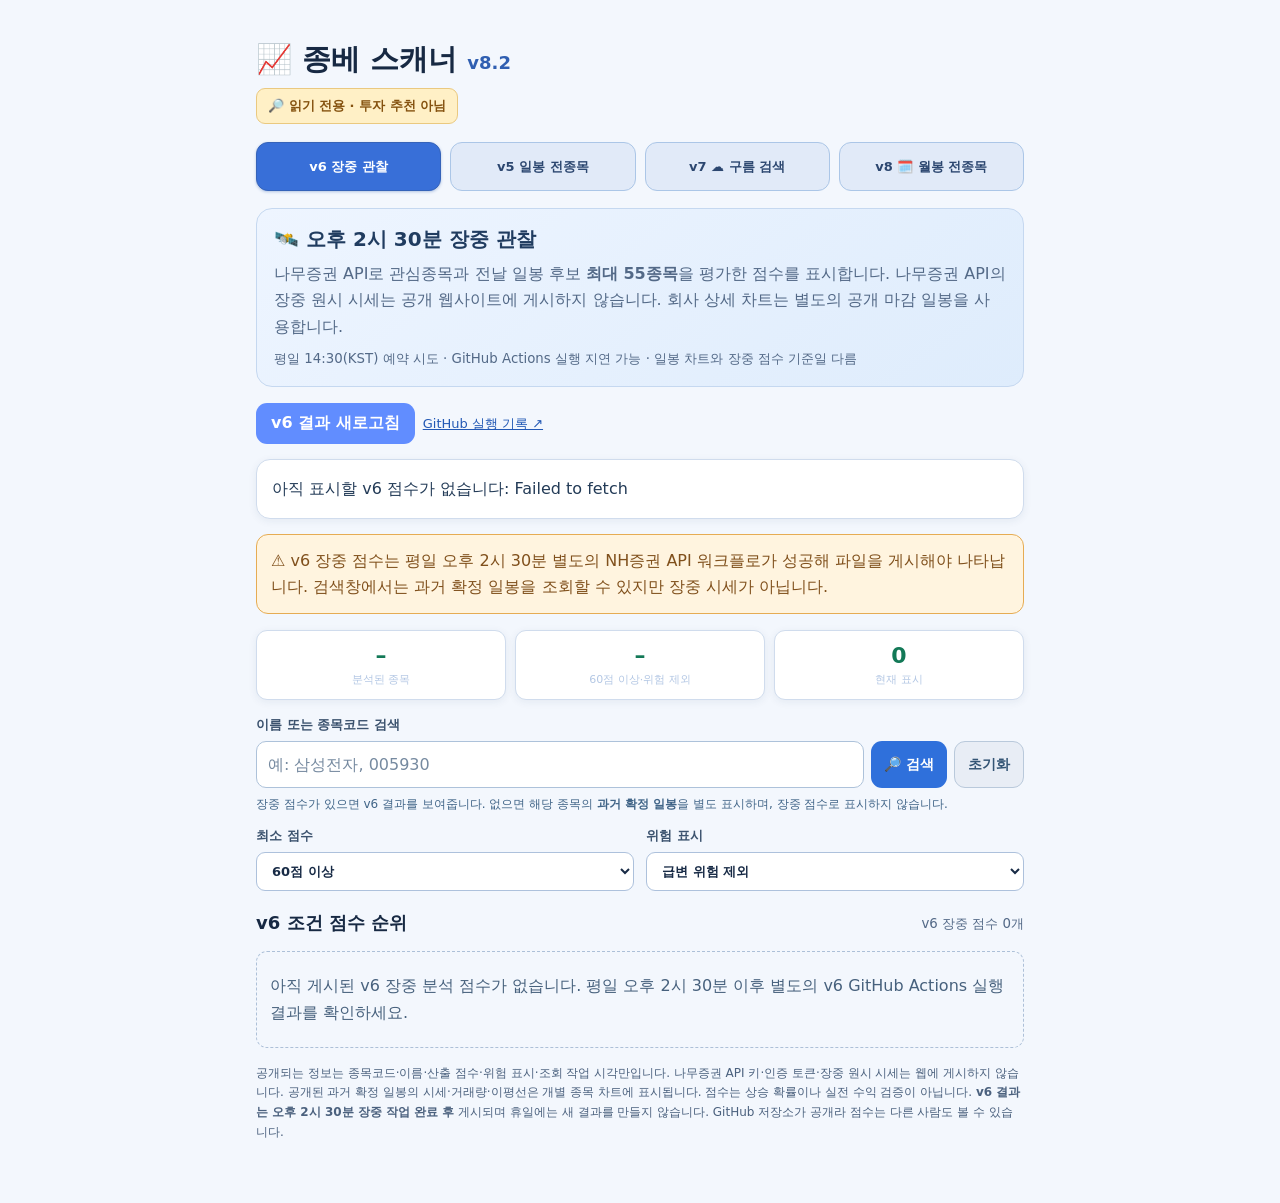
==== commit 969c45c8: "Add files via upload" ====
--- a/index.html
+++ b/index.html
@@ -3,7 +3,7 @@
 <head>
   <meta charset="utf-8"><meta name="viewport" content="width=device-width,initial-scale=1">
   <meta name="theme-color" content="#f4f8ff">
-  <title>종베 스캐너 v8.1 · 기업소개 PER·PBR 추가</title>
+  <title>종베 스캐너 v8.2 · 종목 기준일 옆 PER·PBR</title>
   <style>
     :root{color-scheme:light}*{box-sizing:border-box}
     body{margin:0;background:#101827;color:#f3f6fe;font-family:system-ui,-apple-system,"Noto Sans KR",sans-serif}
@@ -313,10 +313,16 @@
     .v8-warn{padding:11px;background:#fff2d9;border:1px solid #e5c383;color:#765119;border-radius:10px;font-size:12px;line-height:1.75;margin:13px 0}
     .v8-empty{border:1px dashed #a5c2dd;padding:19px;background:#f7fbff;border-radius:10px;color:#3e5c7c;font-size:14px}
     @media(min-width:670px){.switcher{grid-template-columns:repeat(4,minmax(0,1fr))}.v8-controls{grid-template-columns:repeat(3,minmax(0,1fr))}}
-  </style>
+  
+    /* v8.2: v5 카드 기준일 옆에 해당 종목 PER/PBR 표시 */
+    .stock-date-ratios{display:flex;align-items:center;flex-wrap:wrap;gap:5px 7px;margin-top:5px;font-size:12px;line-height:1.6}
+    .stock-date-ratios .stock-ratio{display:inline-block;padding:2px 7px;border:1px solid #c9daec;border-radius:7px;background:#eef5fc;color:#244c73;font-weight:650;white-space:nowrap}
+    .stock-date-ratios .stock-ratio.is-missing{background:#f1f2f5;color:#6a7888;border-color:#d9e0e7}
+    .stock-date-ratios .ratio-date{font-size:11px;color:#5b7592}
+</style>
 </head>
 <body><main>
-  <h1 class="app-title">📈 종베 스캐너 <span>v8.1</span></h1>
+  <h1 class="app-title">📈 종베 스캐너 <span>v8.2</span></h1>
   <div class="status-pill">🔎 읽기 전용 · 투자 추천 아님</div>
   <nav class="switcher" aria-label="분석 화면 선택">
     <button id="tabv6" type="button" class="selected" aria-pressed="true">v6 장중 관찰</button>
@@ -590,6 +596,44 @@
   const bundle=await chartBundles.get(code.slice(0,2));
   return bundle.profiles && bundle.profiles[code] ? bundle.profiles[code] : null;
 }
+// v8.2: v5 종목의 기준일 옆 PER/PBR. 공개 KRX 정보만 사용하고 없는 값은 추측하지 않는다.
+// 많은 종목 표시 시 네트워크 과부하를 피하기 위해 스크롤로 가까워진 카드만 조회한다.
+function addV5RatiosNearDate(container,code){
+  const per=elem('span','stock-ratio is-missing','PER 조회 중');
+  const pbr=elem('span','stock-ratio is-missing','PBR 조회 중');
+  const valuationDate=elem('span','ratio-date');
+  container.append(per,pbr,valuationDate);
+  const apply=(profile)=>{
+    if(!container.isConnected)return;
+    const p=profile||{};
+    const formatRatio=(label,value)=>label+' '+(
+      Number.isFinite(value)&&value>0 ? value.toFixed(2)+'배' :
+      p.valuation_date ? '산출 불가' : '미수집');
+    per.textContent=formatRatio('PER',p.per);
+    pbr.textContent=formatRatio('PBR',p.pbr);
+    per.classList.toggle('is-missing',!(Number.isFinite(p.per)&&p.per>0));
+    pbr.classList.toggle('is-missing',!(Number.isFinite(p.pbr)&&p.pbr>0));
+    valuationDate.textContent=p.valuation_date?'지표 '+p.valuation_date+' 기준':'';
+    valuationDate.title='PER·PBR은 KRX 공개 지표입니다. 일봉 기준일과 다를 수 있습니다.';
+  };
+  let started=false;
+  let observer=null;
+  const load=async()=>{
+    if(started||!container.isConnected)return;
+    started=true;
+    if(observer)observer.disconnect();
+    try{apply(await getStockProfile(String(code)));}
+    catch(e){apply(null);}
+  };
+  if(typeof IntersectionObserver==='undefined')setTimeout(load,0);
+  else{
+    observer=new IntersectionObserver(entries=>{
+      if(entries.some(x=>x.isIntersecting)){observer.disconnect();load();}
+    },{rootMargin:'260px 0px'});
+    chartObservers.v5.push(observer);
+    observer.observe(container);
+  }
+}
 function addCompanyPanel(card,stock){
   const panel=elem('details','company-panel');
   panel.append(elem('summary','','🏢 기업 기본정보 보기 · 회사명을 누르면 열립니다'));
@@ -1098,7 +1142,10 @@
     if(x.ma_aligned===true)title.append(elem('span','pill','이평 정배열'));
     if(x.golden_cross===true)title.append(elem('span','goldenpill','오늘 골든크로스'));
     title.append(trendChip(x));
-    left.append(title,elem('div','muted',`기준일 ${x.date || infoDate}`));
+    const dateAndRatios=elem('div','stock-date-ratios');
+    dateAndRatios.append(elem('span','muted',`기준일 ${x.date || infoDate}`));
+    addV5RatiosNearDate(dateAndRatios,x.code);
+    left.append(title,dateAndRatios);
     top.append(left,elem('div','score',`${x.score}점`));
     const detail=elem('div','details');
     [ `종가 ${fmt(x.price)}원`,`전일 대비 ${Number(x.change)>0?'+':''}${x.change}%`,
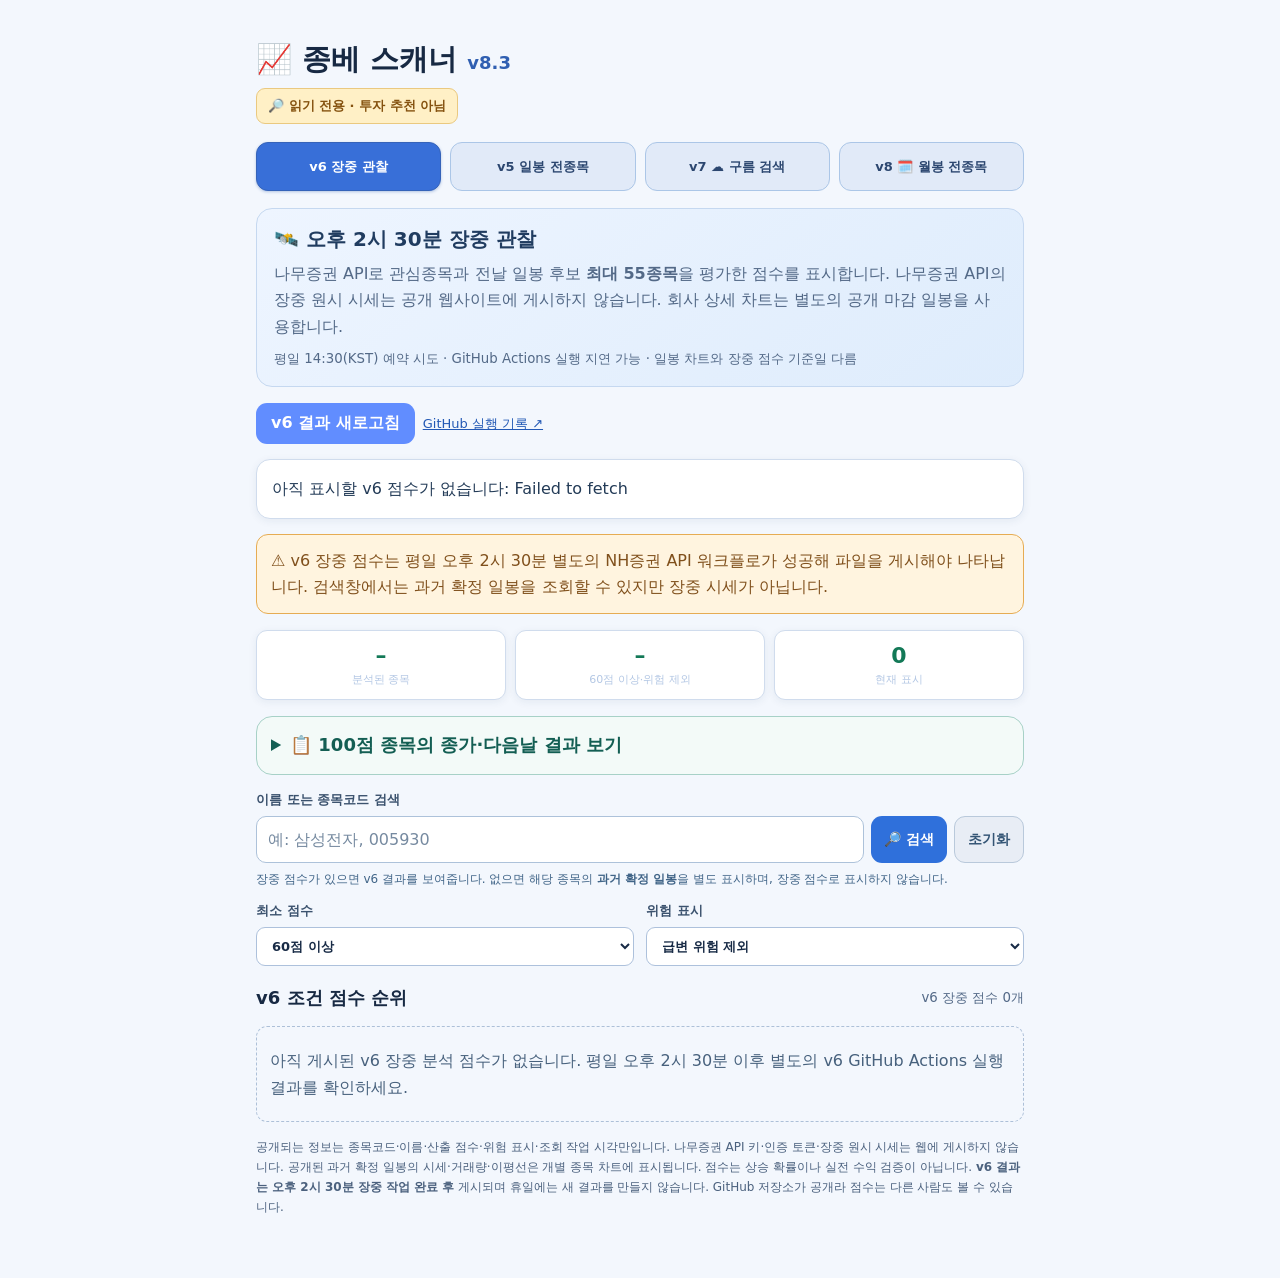
==== commit 7713f8d8: "Add files via upload" ====
--- a/index.html
+++ b/index.html
@@ -3,7 +3,7 @@
 <head>
   <meta charset="utf-8"><meta name="viewport" content="width=device-width,initial-scale=1">
   <meta name="theme-color" content="#f4f8ff">
-  <title>종베 스캐너 v8.2 · 종목 기준일 옆 PER·PBR</title>
+  <title>종베 스캐너 v8.3 · v6 장중 신호 사후 검증</title>
   <style>
     :root{color-scheme:light}*{box-sizing:border-box}
     body{margin:0;background:#101827;color:#f3f6fe;font-family:system-ui,-apple-system,"Noto Sans KR",sans-serif}
@@ -319,10 +319,37 @@
     .stock-date-ratios .stock-ratio{display:inline-block;padding:2px 7px;border:1px solid #c9daec;border-radius:7px;background:#eef5fc;color:#244c73;font-weight:650;white-space:nowrap}
     .stock-date-ratios .stock-ratio.is-missing{background:#f1f2f5;color:#6a7888;border-color:#d9e0e7}
     .stock-date-ratios .ratio-date{font-size:11px;color:#5b7592}
+
+    /* v8.3: v6 watchlist signal tracking; no intraday raw quotes are stored. */
+    .v6-perf{background:#f3faf8;border:1px solid #a7d1c7;border-radius:16px;padding:14px;margin:16px 0;color:#204c47}
+    .v6-perf>summary{cursor:pointer;margin:0;color:#135e53;font-size:18px;font-weight:850;line-height:1.6}
+    .v6-perf[open]>summary{margin-bottom:8px}
+    .v6-perf-prices{background:#ecf5fd;border-radius:8px;padding:7px 9px;margin:8px 0;font-size:12px;color:#254863;line-height:1.7}
+    .v6-perf p{font-size:13px;line-height:1.7;margin:7px 0;color:#365f63}
+    .v6-perf-controls{display:flex;flex-wrap:wrap;align-items:end;gap:8px;margin:14px 0}
+    .v6-perf-controls label{display:flex;flex-direction:column;gap:5px;font-size:13px;font-weight:750}
+    .v6-perf-controls select{min-height:42px;background:#fff;color:#173e56;border:1px solid #aac9c3;border-radius:9px;padding:8px;min-width:140px}
+    .v6-perf-controls button{min-height:42px;padding:8px 11px;background:#2672c7;color:#fff;border-radius:9px}
+    .v6-perf-controls button:disabled{opacity:.55}
+    .v6-perf-summary{display:grid;grid-template-columns:repeat(2,minmax(0,1fr));gap:8px;margin:10px 0}
+    .v6-perf-summary>div{border:1px solid #c9e0da;background:#fff;padding:11px 8px;border-radius:11px;text-align:center;min-width:0}
+    .v6-perf-summary strong{display:block;font-size:21px;color:#126950}
+    .v6-perf-summary span{font-size:12px;color:#45646a}
+    .v6-perf-status{background:#e4f0f5;border-radius:10px;padding:10px;font-size:12px;line-height:1.6;white-space:pre-line;margin:10px 0}
+    .v6-perf-row{background:#fff;border:1px solid #cae1da;border-radius:10px;padding:11px;margin:9px 0;line-height:1.7}
+    .v6-perf-row h4{margin:0;color:#1c4963;font-size:15px;overflow-wrap:anywhere}
+    .v6-perf-row small{color:#657e87;font-size:11px}
+    .v6-perf-facts{display:grid;grid-template-columns:repeat(2,minmax(0,1fr));gap:5px 10px;margin-top:8px;font-size:12px}
+    .v6-perf-facts div{min-width:0;color:#385b63}
+    .v6-perf-facts b{font-size:13px;color:#233d56}
+    .v6-perf-facts .gain{color:#0c7e52}.v6-perf-facts .loss{color:#c13e35}.v6-perf-facts .pending{color:#6b7a8b}
+    .v6-perf-note{font-size:12px!important;color:#66777e!important;line-height:1.8!important}
+    .v6-perf-warning{background:#fff2db;padding:10px;border:1px solid #eed09b;border-radius:9px;color:#765123;font-size:12px;line-height:1.7}
+    @media(min-width:650px){.v6-perf-summary{grid-template-columns:repeat(4,minmax(0,1fr))}}
 </style>
 </head>
 <body><main>
-  <h1 class="app-title">📈 종베 스캐너 <span>v8.2</span></h1>
+  <h1 class="app-title">📈 종베 스캐너 <span>v8.3</span></h1>
   <div class="status-pill">🔎 읽기 전용 · 투자 추천 아님</div>
   <nav class="switcher" aria-label="분석 화면 선택">
     <button id="tabv6" type="button" class="selected" aria-pressed="true">v6 장중 관찰</button>
@@ -347,6 +374,24 @@
       <div class="v6-stat"><strong id="v6pass">–</strong><span>60점 이상·위험 제외</span></div>
       <div class="v6-stat"><strong id="v6shown">–</strong><span>현재 표시</span></div>
     </div>
+
+    <details class="v6-perf" id="v6perfPanel" aria-label="v6 장중 점수 사후 검증">
+      <summary>📋 100점 종목의 종가·다음날 결과 보기</summary>
+      <p>오후 2시 30분 무렵 기록된 <b>관찰 점수</b>를 고정한 뒤 공개된 <b>확정 일봉</b>으로 당일 마감과 다음 거래일 가격 변화를 비교해요.</p>
+      <div class="v6-perf-controls">
+        <label for="v6perfMin">추적 점수<select id="v6perfMin"><option value="100" selected>100점만</option><option value="80">80점 이상</option><option value="60">60점 이상</option></select></label>
+        <button type="button" id="v6perfRefresh">📊 사후 결과 새로고침</button>
+      </div>
+      <div class="v6-perf-summary" id="v6perfSummary" aria-label="v6 신호 확인 통계">
+        <div><strong>–</strong><span>기록된 신호</span></div>
+        <div><strong>–</strong><span>당일 상승 마감</span></div>
+        <div><strong>–</strong><span>다음 거래일 상승 비율</span></div>
+        <div><strong>–</strong><span>다음 거래일 평균 변화</span></div>
+      </div>
+      <div class="v6-perf-status" id="v6perfStatus" role="status" aria-live="polite">기록을 불러오는 중…</div>
+      <div id="v6perfRows"></div>
+      <p class="v6-perf-note">⚠️ 장중 점수는 실시간 체결가가 아닙니다. 공개 차트에 저장한 확정 일봉만으로 계산하므로 <b>14:30 → 당일 종가 수익률</b>은 구할 수 없어요. 당일 등락률은 전일 종가 대비, 다음날 변화율은 <b>신호 당일 종가 대비</b>입니다. 매수·매도 체결, 수수료·슬리피지, 55종목 외의 종목, 생존편향은 반영하지 않은 관찰 통계예요. 저장된 날짜·종목별 신호는 서로 독립적인 관측값이 아닙니다.</p>
+    </details>
     <div class="v6-tools">
       <div class="v6-search-block">
         <label for="v6query">이름 또는 종목코드 검색</label>
@@ -1172,6 +1217,7 @@
     const d=await r.json();
     if(!Array.isArray(d.rows))throw Error('데이터 형식이 올바르지 않습니다.');
     dataRows=d.rows;infoDate=d.asof||'-';v7ExpectedAsOf=d.expected_asof||'-';clearChartCacheIfDateChanged();countShown=20;displayBacktest(d.backtest);v6Render();if(v7AnalysisDate!==infoDate)v7Clear();
+    if(v6Loaded||v6PerfHistory.length)v6PerfLoad();
     const expected=d.expected_asof||'-';
     const lag=Number(d.lag_sessions||0);
     const stale=d.data_status==='delayed' || (expected!=='-' && infoDate<expected);
@@ -1293,8 +1339,125 @@
     document.getElementById('v6count').textContent='–';document.getElementById('v6pass').textContent='–';
     document.getElementById('v6status').textContent='아직 표시할 v6 점수가 없습니다: '+e.message;
     document.getElementById('v6fresh').textContent='⚠️ v6 장중 점수는 평일 오후 2시 30분 별도의 NH증권 API 워크플로가 성공해 파일을 게시해야 나타납니다. 검색창에서는 과거 확정 일봉을 조회할 수 있지만 장중 시세가 아닙니다.';
-  }finally{btn.disabled=false;v6Render();}
-}
+  }finally{btn.disabled=false;v6Render();v6PerfLoad();}
+}
+
+/* v8.3: Archive derived v6 scores once per valid session and validate using published EOD OHLCV only. */
+let v6PerfHistory=[],v6PerfLoadingToken=0;
+const V6_PERF_SCHEMA='jongbe-v6-performance-history-v1';
+function v6PerfPercent(x){return x===null||!Number.isFinite(x)?'대기':`${x>0?'+':''}${x.toFixed(2)}%`;}
+function v6PerfIsDate(s){return /^\d{4}-\d{2}-\d{2}$/.test(String(s||''));}
+function v6PerfSnapshot(raw){
+  if(!raw||!v6PerfIsDate(raw.session_date)||!Array.isArray(raw.rows))return null;
+  const rows=raw.rows.filter(r=>r&&/^\d{6}$/.test(String(r.code))&&typeof r.name==='string'&&
+    Number.isInteger(r.score)&&r.score>=0&&r.score<=100).map(r=>({
+      code:String(r.code),name:String(r.name),score:r.score,caution:typeof r.caution==='string'?r.caution:''
+    }));
+  return {session_date:raw.session_date,generated_kst:String(raw.generated_kst||''),rows};
+}
+async function v6PerfFetchHistory(){
+  const url='https://api.github.com/repos/parksunghwa77/jongbe-scanner/contents/v6-history.json?ref=main';
+  const r=await fetch(url,{cache:'no-store',headers:{Accept:'application/vnd.github+json'}});
+  if(r.status===404)return [];
+  if(!r.ok)throw Error('저장된 점수 기록을 조회하지 못했어요 (HTTP '+r.status+').');
+  const body=await r.json();
+  if(typeof body.content!=='string')throw Error('점수 기록 형식이 달라요.');
+  const bin=atob(body.content.replace(/\s/g,''));
+  const d=JSON.parse(new TextDecoder().decode(Uint8Array.from(bin,c=>c.charCodeAt(0))));
+  if(d.schema!==V6_PERF_SCHEMA||!Array.isArray(d.snapshots))throw Error('점수 기록 버전이 일치하지 않아요.');
+  return d.snapshots.map(v6PerfSnapshot).filter(Boolean);
+}
+function v6PerfMerged(history){
+  const byDate=new Map();
+  for(const s of history){if(!byDate.has(s.session_date)||s.generated_kst<byDate.get(s.session_date).generated_kst)byDate.set(s.session_date,s);}
+  // Historical archive may not yet exist: use the current published snapshot provisionally.
+  const today=v6PerfSnapshot(v6Loaded);
+  if(today&&(!byDate.has(today.session_date)||today.generated_kst<byDate.get(today.session_date).generated_kst))byDate.set(today.session_date,today);
+  return [...byDate.values()].sort((a,b)=>a.session_date.localeCompare(b.session_date));
+}
+async function v6PerfCheck(signal){
+  let series;
+  try{series=await getChartSeries(signal.code);}catch(e){return {...signal,closePct:null,position:null,openGapPct:null,nextClosePct:null,nextDayPct:null,nextDate:'',status:'일봉 자료 없음'};}
+  const i=series.findIndex(r=>r[0]===signal.session_date);
+  if(i<0){return {...signal,closePct:null,position:null,openGapPct:null,nextClosePct:null,nextDayPct:null,nextDate:'',
+    status:infoDate<signal.session_date?'당일 확정 일봉 대기':'해당 날짜 거래 자료 없음'};}
+  const curr=series[i],prev=i>0?series[i-1]:null,next=series[i+1];
+  const close=curr[4],prior=prev?.[4];
+  const closePct=Number.isFinite(prior)&&prior>0?100*(close/prior-1):null;
+  const position=curr[2]>curr[3]?100*(close-curr[3])/(curr[2]-curr[3]):null;
+  const openGapPct=next?.[1]>0?100*(next[1]/close-1):null;
+  const nextClosePct=next?.[4]>0?100*(next[4]/close-1):null;
+  const nextDayPct=next?.[1]>0?100*(next[4]/next[1]-1):null;
+  return {...signal,closePct,position,openGapPct,nextClosePct,nextDayPct,nextDate:next?.[0]||'',
+    signalClose:close,nextOpenPrice:next?.[1]??null,nextClosePrice:next?.[4]??null,
+    status:next?'다음 기록 거래일 확인':'다음 거래일 일봉 대기'};
+}
+function v6PerfRender(results,sourceNote){
+  const report=$('v6perfSummary');report.replaceChildren();
+  const confirmed=results.filter(x=>x.nextClosePct!==null&&Number.isFinite(x.nextClosePct));
+  const sameDay=results.filter(x=>x.closePct!==null&&Number.isFinite(x.closePct));
+  const avg=confirmed.length?confirmed.reduce((s,x)=>s+x.nextClosePct,0)/confirmed.length:null;
+  const hit=sameDay.length?100*sameDay.filter(x=>x.closePct>0).length/sameDay.length:null;
+  const nextHit=confirmed.length?100*confirmed.filter(x=>x.nextClosePct>0).length/confirmed.length:null;
+  const metrics=[
+    [String(results.length),'기록된 신호'],
+    [hit===null?'대기':hit.toFixed(1)+'%','당일 상승 마감 비율 ('+sameDay.length+'건)'],
+    [nextHit===null?'대기':nextHit.toFixed(1)+'%','다음 거래일 상승 비율 ('+confirmed.length+'건)'],
+    [v6PerfPercent(avg),'다음 거래일 종가 평균 변화']
+  ];
+  for(const [value,label] of metrics){const div=v6El('div');div.append(v6El('strong','',value),v6El('span','',label));report.append(div);}
+  const status=$('v6perfStatus');
+  status.textContent=`${sourceNote}\n공개 확정 일봉 기준: ${infoDate||'미확인'} · 다음 거래일 결과는 일봉이 갱신된 뒤 확인합니다. 각 종목/일자의 중복 신호를 포함하는 관찰 통계예요.`;
+  const out=$('v6perfRows');out.replaceChildren();
+  if(!results.length){out.append(v6El('p','v6-perf-warning','선택한 점수의 기록이 아직 없어요. 최초 설치 후 점수 기록이 누적되면 여기에 나타납니다.'));return;}
+  for(const x of results.slice(0,18)){
+    const card=v6El('article','v6-perf-row');
+    const head=v6El('h4','',`${x.name} (${x.code}) · ${x.score}점`);
+    card.append(head,v6El('small','',`📅 ${x.session_date} · 관찰 작업 ${x.generated_kst||'시각 미확인'} · ${x.status}`));
+    if(x.signalClose)card.append(v6El('div','v6-perf-prices',`당일 확정 종가 ${fmt(x.signalClose)}원 · 다음 기록 거래일 종가 ${x.nextClosePrice?fmt(x.nextClosePrice)+'원':'대기'}`));
+    const facts=v6El('div','v6-perf-facts');
+    const fields=[
+      ['당일 등락률 (전일 종가 대비)',x.closePct],
+      ['당일 종가 위치',x.position],
+      ['다음 거래일 시가 갭',x.openGapPct],
+      ['다음 거래일 종가 변화',x.nextClosePct]
+    ];
+    for(const [label,value] of fields){const div=v6El('div');div.append(v6El('span','',label),document.createElement('br'));
+      const resultText=(label==='당일 종가 위치'&&Number.isFinite(value))?value.toFixed(1)+'%':v6PerfPercent(value);
+      div.append(v6El('b',value===null?'pending':value>0?'gain':value<0?'loss':'',resultText));facts.append(div);}
+    card.append(facts);
+    if(x.nextDate)card.append(v6El('small','',`다음 기록 거래일 ${x.nextDate} · 다음날 시가→종가 ${v6PerfPercent(x.nextDayPct)}`));
+    out.append(card);
+  }
+  if(results.length>18)out.append(v6El('p','v6-perf-note',`최근 18개 신호만 카드로 표시합니다. 전체 ${results.length}개 신호는 위 집계에 포함됩니다.`));
+}
+async function v6PerfLoad(){
+  const token=++v6PerfLoadingToken;
+  const button=$('v6perfRefresh');button.disabled=true;
+  $('v6perfStatus').textContent='📊 점수 기록과 확정 일봉을 확인 중…';
+  try{
+    const archived=await v6PerfFetchHistory();
+    if(token!==v6PerfLoadingToken)return;
+    v6PerfHistory=v6PerfMerged(archived);
+    const threshold=Number($('v6perfMin').value);
+    const selected=v6PerfHistory.slice(-60).reverse().flatMap(s=>s.rows.filter(x=>x.score>=threshold&&!x.caution).map(x=>({...x,session_date:s.session_date,generated_kst:s.generated_kst})));
+    const limited=selected.slice(0,160);
+    // Do not guess day-end returns from an intraday score. Wait until public EOD charts include that date.
+    const results=[];
+    for(let i=0;i<limited.length;i+=4){
+      const part=await Promise.all(limited.slice(i,i+4).map(v6PerfCheck));
+      if(token!==v6PerfLoadingToken)return;
+      results.push(...part);
+    }
+    const note=`기록 ${v6PerfHistory.length}거래일 · ${threshold}점 이상 / 급변 위험 제외 · 최근 ${Math.min(60,v6PerfHistory.length)}일 / 최대 160신호${selected.length>160?' (초과 기록 제외)':''} · ${archived.length?'GitHub 일별 기록':'현재 게시된 점수 임시 표시'}`;
+    v6PerfRender(results,note);
+  }catch(e){
+    if(token!==v6PerfLoadingToken)return;
+    $('v6perfStatus').textContent='⚠️ 사후 검증 자료를 불러오지 못했어요: '+e.message;
+    $('v6perfRows').replaceChildren(v6El('p','v6-perf-warning','GitHub 파일 게시 상태와 v5 확정 일봉을 확인해 주세요.'));
+  }finally{if(token===v6PerfLoadingToken)button.disabled=false;}
+}
+
 // v7.2 cloud lab: confirmed public OHLCV only; no API keys, no intraday prices.
 // Historical return is close(t+1)/close(t)-1, not an executable trading return.
 let v7Results=[],v7Failures=[],v7Backtest=[],v7AnalysisDate='',v7Running=false;
@@ -2078,6 +2241,8 @@
   requestAnimationFrame(()=>$('v7count').parentElement.scrollIntoView({behavior:'smooth',block:'start'}));
 });
 $('v6refresh').addEventListener('click',v6Load);
+$('v6perfRefresh').addEventListener('click',v6PerfLoad);
+$('v6perfMin').addEventListener('change',v6PerfLoad);
 $('v7refresh').addEventListener('click',()=>{v7Clear();v7Load();});
 ['v71segment','v71market','v71breadth','v71cost','v72slip'].forEach(id=>$(id).addEventListener('change',v71Render));
 ['v73period','v73score','v73market','v73liquid','v73rise','v73cost','v73slip'].forEach(id=>$(id).addEventListener('change',v73Render));
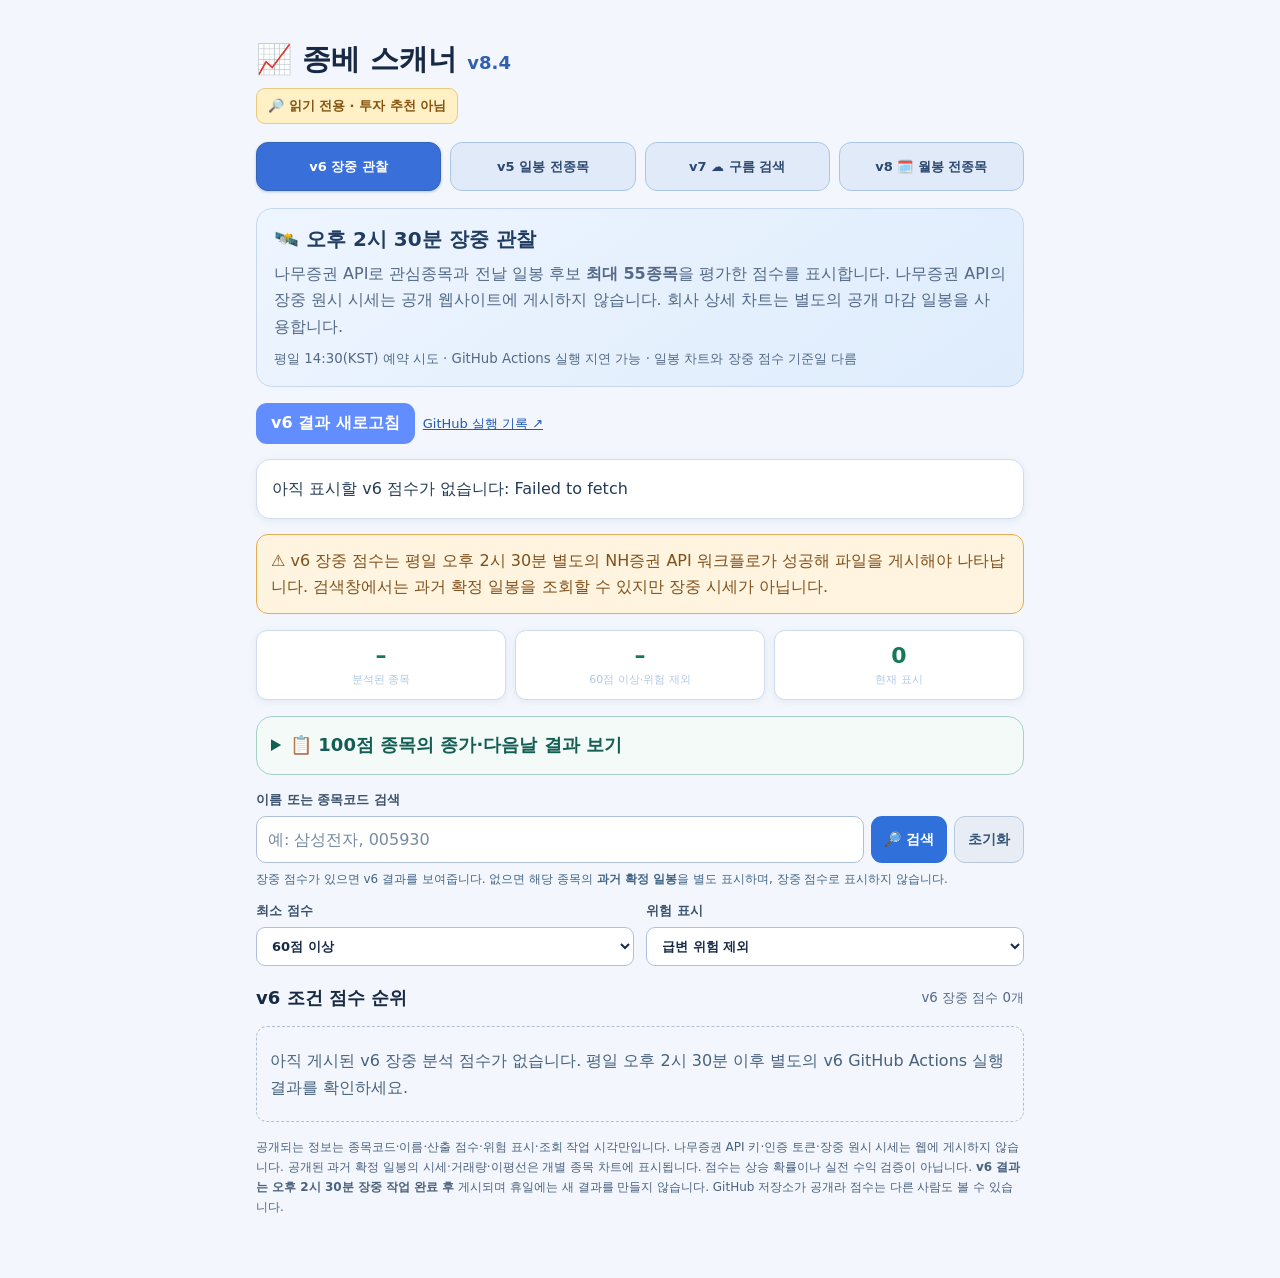
==== commit d988e196: "Add files via upload" ====
--- a/index.html
+++ b/index.html
@@ -3,7 +3,7 @@
 <head>
   <meta charset="utf-8"><meta name="viewport" content="width=device-width,initial-scale=1">
   <meta name="theme-color" content="#f4f8ff">
-  <title>종베 스캐너 v8.3 · v6 장중 신호 사후 검증</title>
+  <title>종베 스캐너 v8.4 · v5 과열·급락 경계 지표</title>
   <style>
     :root{color-scheme:light}*{box-sizing:border-box}
     body{margin:0;background:#101827;color:#f3f6fe;font-family:system-ui,-apple-system,"Noto Sans KR",sans-serif}
@@ -35,6 +35,14 @@
     .history{width:100%;border-collapse:collapse;font-size:12px;margin-top:11px}
     .history th,.history td{border-bottom:1px solid #36475e;padding:8px 3px;text-align:left}
     .alertpill{font-size:11px;background:#66412a;color:#ffe7ba;border-radius:5px;padding:3px 6px;margin-left:6px}
+    .riskpill{display:inline-block;font-size:12px;font-weight:800;padding:4px 7px;border-radius:7px;margin:4px 0 0 6px}
+    .riskpill.high{background:#ffe0dc;color:#952d26;border:1px solid #d46e69}
+    .riskpill.medium{background:#fff0d5;color:#8a5100;border:1px solid #d3a353}
+    .riskpill.low{background:#e2f4eb;color:#176d4e;border:1px solid #74b79d}
+    .riskpill.unavailable{background:#e4e9f0;color:#4c5b70;border:1px solid #9faebf}
+    .risk-explain{margin:10px 0 0;padding:8px 10px;border:1px solid #bdcde0;border-radius:9px;font-size:12px;color:#415671;line-height:1.7}
+    .risk-explain summary{cursor:pointer;font-weight:750}
+    .risk-explain p{font-size:12px;margin:7px 0;color:inherit}
     .goldenpill{font-size:11px;background:#225343;color:#beffde;border-radius:5px;padding:3px 6px;margin-left:6px}
     .trend-legend{background:#162237;border:1px solid #3a4c66;border-radius:13px;padding:15px;margin:16px 0}
     .trend-legend h3{font-size:16px;margin:0 0 10px}
@@ -349,7 +357,7 @@
 </style>
 </head>
 <body><main>
-  <h1 class="app-title">📈 종베 스캐너 <span>v8.3</span></h1>
+  <h1 class="app-title">📈 종베 스캐너 <span>v8.4</span></h1>
   <div class="status-pill">🔎 읽기 전용 · 투자 추천 아님</div>
   <nav class="switcher" aria-label="분석 화면 선택">
     <button id="tabv6" type="button" class="selected" aria-pressed="true">v6 장중 관찰</button>
@@ -538,6 +546,7 @@
     <h2>확정 일봉 전종목 · 정배열·골든크로스·추세 색상 검색</h2>
   <div class="badge">⚠️ 장 마감 후 확정 일봉 · 실시간 아님</div>
   <p>코스피·코스닥 공개 일봉을 평가하고 과거 후보의 다음 거래일 변화를 함께 검증합니다. <b>점수는 상승 확률이나 매수 추천이 아닙니다.</b></p>
+  <p class="chart-caption">🛡️ <b>v8.4 과열·급락 경계 지표:</b> 기존 상승 적합도 100점은 유지하고, 별도 위험 점수(0~100)를 보여줍니다. 🔴 60점 이상: 과열 경계 · 🟠 35~59점: 과열 주의 · 🟢 0~34점: 과열 낮음. <b>급락 확률이 아니며, 낮음이어도 급락할 수 있습니다.</b> 기준일이 과거라면 현재 상황에 적용하면 안 됩니다.</p>
   <p class="chart-caption">📈 <b>각 종목 카드에 주가 차트가 자동으로 보입니다.</b> 확정 1일봉과 일목균형표 구름대(표시·숨기기), 두 손가락 확대·축소, 밝은 화면을 지원합니다. 스크롤하면 차트가 자동 로딩됩니다. 🏢 회사 이름을 누르면 기업 기본정보가 열립니다. 차트에는 5·20·200일선, 일목 구름대(9·26·52, 26거래일 선행), 거래량, 최근 20거래일 지지·저항 참고선과 종가 돌파 표시가 있습니다. 실시간 시세가 아닙니다.</p>
   <div class="bar"><button id="refresh" type="button">결과 새로고침</button><small>평일 18:15 및 월~토 09:30(KST) 재확인 예약 · 지연/실패 가능</small></div>
   <div class="meta" id="status" role="status" aria-live="polite">분석 데이터 확인 중...</div>
@@ -562,6 +571,7 @@
     <label>시장<select id="market"><option value="ALL">코스피 + 코스닥</option><option value="KOSPI">코스피</option><option value="KOSDAQ">코스닥</option></select></label>
     <label>이동평균 조건<select id="mafilter"><option value="all">전체 (제한 없음)</option><option value="aligned">정배열 (5일 &gt; 20일 &gt; 200일)</option><option value="golden">오늘 5·20일 골든크로스</option><option value="both">정배열 + 오늘 골든크로스</option></select></label>
     <label>추세 색상별 보기<select id="trendfilter"><option value="all">🎨 전체 추세</option><option value="strong_up">🟢 강한 상승</option><option value="rising">🔵 상승 시도</option><option value="sideways">🟡 횡보·혼조</option><option value="falling">🟠 하락 경계</option><option value="strong_down">🔴 강한 하락</option><option value="unavailable">⚪ 자료 미갱신</option></select></label>
+    <label>과열·급락 경계<select id="riskfilter"><option value="all" selected>전체 위험</option><option value="nohigh">🔴 높은 위험 제외</option><option value="low">🟢 낮음만</option><option value="medium">🟠 주의만</option><option value="high">🔴 높음만</option></select></label>
     <label>최소 점수<select id="minscore"><option value="0">0점 이상</option><option value="40" selected>40점 이상</option><option value="60">60점 이상</option><option value="80">80점 이상</option></select></label>
     <label>최소 거래대금<select id="minvalue"><option value="0">제한 없음</option><option value="30">30억 원</option><option value="50" selected>50억 원</option><option value="100">100억 원</option><option value="300">300억 원</option><option value="500">500억 원</option><option value="1000">1,000억 원</option></select></label>
     <label>등락 조건<select id="change"><option value="up" selected>상승 종목만</option><option value="all">전체</option></select></label>
@@ -571,7 +581,7 @@
   <div class="titlebar"><h2>조건 검색 결과</h2><small id="counter">0개</small></div>
   <section id="results" aria-label="종목 검색 결과"></section>
   <div class="pager"><button id="more" type="button" hidden>20개 더 보기</button></div>
-  <p class="rules">차트는 자동 표시되고 회사명을 누르면 기본정보가 열립니다. 업종·대표·제품 정보는 KIND 접속이 가능할 때만 표시하며, 미수집 정보는 추정하지 않습니다. 개별 일봉 차트는 공개 마감 데이터만 사용하며 1년 기준 약 252거래일을 표시합니다. G=골든크로스, D=데드크로스, 20/200=각 이동평균선 상향 돌파입니다. 이들은 확정 일봉의 과거 발생 지점이며 매수 신호가 아닙니다. <b>차트는 현재 v5 확정 일봉 데이터이며 v6 장중 시세와 다른 기준일일 수 있습니다.</b> 점수 기준: 종가&gt;5일 평균선 +25점, 5일선&gt;20일선 +25점, 거래량&gt;이전 20거래일 평균의 1.5배 +20점, 당일 고저가 대비 종가 위치≥75% +20점, 당일 등락률 양수 +10점. 최대 100점. <b>거래대금은 KRX에서 제공한 실제 누적 거래대금</b>을 사용합니다. 거래정지·신규 상장 등 최근 55거래일 자료가 불완전한 종목은 점수 계산에서 제외합니다. 200일선은 200거래일, 200일선 기울기는 205거래일의 종가가 확보되어야 표시됩니다. 부족하면 ‘자료 부족’으로 나타납니다. <b>정배열: 5일선 &gt; 20일선 &gt; 200일선, 오늘 골든크로스: 전 거래일 5일선 ≤ 20일선이면서 당일 5일선 &gt; 20일선.</b> 색상별 추세 판정은 20·200일선의 5거래일 변화와 이평 배치를 이용한 규칙 분류입니다. 기간 및 변화율 기준에 따라 결과는 달라질 수 있으며 강한 상승/하락, 상승 시도/하락 경계 모두 예측이나 매매 신호가 아닙니다. 거래일별 종가를 이용한 판정이며 필터 적용은 기존 점수 계산 기준을 변경하지 않습니다. 우선주·스팩 등도 포함될 수 있습니다. 과거 결과의 다음날 종가 변화는 참고용 관찰값일 뿐 투자 수익이나 미래 성과를 보장하지 않습니다. 외국인·기관·프로그램 매매 분석 및 14:30 장중 실시간 검색은 제공하지 않습니다. FinanceData/marcap 원본은 갱신이 늦어질 수 있습니다. 화면의 <b>기준일과 기대 거래일</b>을 반드시 확인하세요. 최신 시세가 없을 때 표시되는 종목은 과거 기록입니다.</p>
+  <p class="rules"><b>v8.4 과열·급락 경계 점수</b>: 최근 20일 상승(최대 25), 최근 5일 상승(최대 20), 거래량 급증(최대 20), 20일선 이격(최대 20), 당일 상승폭(최대 15)의 합. 60점 이상 🔴, 35점 이상 🟠, 그 외 🟢. <b>가격 방향 예측·급락 확률이 아닌 미검증 경계용 규칙</b>이며 당일 확정 일봉 데이터만 이용합니다. 과열 점수가 낮아도 급락할 수 있습니다. 10월 22일 이후 하락 결과를 거꾸로 점수에 반영하지 않습니다. 차트는 자동 표시되고 회사명을 누르면 기본정보가 열립니다. 업종·대표·제품 정보는 KIND 접속이 가능할 때만 표시하며, 미수집 정보는 추정하지 않습니다. 개별 일봉 차트는 공개 마감 데이터만 사용하며 1년 기준 약 252거래일을 표시합니다. G=골든크로스, D=데드크로스, 20/200=각 이동평균선 상향 돌파입니다. 이들은 확정 일봉의 과거 발생 지점이며 매수 신호가 아닙니다. <b>차트는 현재 v5 확정 일봉 데이터이며 v6 장중 시세와 다른 기준일일 수 있습니다.</b> 점수 기준: 종가&gt;5일 평균선 +25점, 5일선&gt;20일선 +25점, 거래량&gt;이전 54거래일 평균의 1.5배 +20점, 당일 고저가 대비 종가 위치≥75% +20점, 당일 등락률 양수 +10점. 최대 100점. <b>거래대금은 KRX에서 제공한 실제 누적 거래대금</b>을 사용합니다. 거래정지·신규 상장 등 최근 55거래일 자료가 불완전한 종목은 점수 계산에서 제외합니다. 200일선은 200거래일, 200일선 기울기는 205거래일의 종가가 확보되어야 표시됩니다. 부족하면 ‘자료 부족’으로 나타납니다. <b>정배열: 5일선 &gt; 20일선 &gt; 200일선, 오늘 골든크로스: 전 거래일 5일선 ≤ 20일선이면서 당일 5일선 &gt; 20일선.</b> 색상별 추세 판정은 20·200일선의 5거래일 변화와 이평 배치를 이용한 규칙 분류입니다. 기간 및 변화율 기준에 따라 결과는 달라질 수 있으며 강한 상승/하락, 상승 시도/하락 경계 모두 예측이나 매매 신호가 아닙니다. 거래일별 종가를 이용한 판정이며 필터 적용은 기존 점수 계산 기준을 변경하지 않습니다. 우선주·스팩 등도 포함될 수 있습니다. 과거 결과의 다음날 종가 변화는 참고용 관찰값일 뿐 투자 수익이나 미래 성과를 보장하지 않습니다. 외국인·기관·프로그램 매매 분석 및 14:30 장중 실시간 검색은 제공하지 않습니다. FinanceData/marcap 원본은 갱신이 늦어질 수 있습니다. 화면의 <b>기준일과 기대 거래일</b>을 반드시 확인하세요. 최신 시세가 없을 때 표시되는 종목은 과거 기록입니다.</p>
   </section>
 </main>
 <script>
@@ -1137,7 +1147,7 @@
   const searching=query.length>0;
   const market=$('market').value;
   const minscore=Number($('minscore').value), minvalue=Number($('minvalue').value), minpos=Number($('position').value);
-  const up=$('change').value === 'up', order=$('sort').value, watchOnly=$('viewmode').value==='watch', mafilter=$('mafilter').value, trendfilter=$('trendfilter').value;
+  const up=$('change').value === 'up', order=$('sort').value, watchOnly=$('viewmode').value==='watch', mafilter=$('mafilter').value, trendfilter=$('trendfilter').value, riskfilter=$('riskfilter').value;
   const candidates=dataRows.filter(x=>{
     if(searching){
       // 검색어를 입력하면 다른 조건(시장, 점수, 거래대금, 상승/하락, 종가위치 등)을 무시
@@ -1147,7 +1157,8 @@
       (mafilter==='aligned' && x.ma_aligned===true) ||
       (mafilter==='golden' && x.golden_cross===true) ||
       (mafilter==='both' && x.ma_aligned===true && x.golden_cross===true);
-    return maMatch && (trendfilter==='all' || trendKind(x)===trendfilter) && (market === 'ALL' || x.market === market) && (!watchOnly || x.watch === true) &&
+    const riskMatch=riskfilter==='all' || (riskfilter==='nohigh' && x.risk_level!=='high') || x.risk_level===riskfilter;
+    return maMatch && riskMatch && (trendfilter==='all' || trendKind(x)===trendfilter) && (market === 'ALL' || x.market === market) && (!watchOnly || x.watch === true) &&
       Number(x.score)>=minscore && Number(x.value_eok)>=minvalue &&
       Number(x.close_position)>=minpos && (!up || Number(x.change)>0);
   });
@@ -1183,6 +1194,12 @@
     const companyBtn=companyNameButton(x);title.append(companyBtn);
     title.append(elem('span','pill',x.market==='KOSPI'?'코스피':'코스닥'));
     if(x.chase_risk)title.append(elem('span','alertpill','급등 추격주의'));
+    const riskKnown = Number.isInteger(x.risk_score) && x.risk_score>=0 && x.risk_score<=100;
+    const riskTier = riskKnown && ['high','medium','low'].includes(x.risk_level) ? x.risk_level : 'unavailable';
+    const riskLabel = riskTier==='high'?`🔴 과열·급락 경계 ${x.risk_score}/100`:
+      riskTier==='medium'?`🟠 과열 주의 ${x.risk_score}/100`:
+      riskTier==='low'?`🟢 과열 낮음 ${x.risk_score}/100`:'⚪ 위험 미계산';
+    title.append(elem('span','riskpill '+riskTier,riskLabel));
     if(x.watch)title.append(elem('span','pill','관찰조건 충족'));
     if(x.ma_aligned===true)title.append(elem('span','pill','이평 정배열'));
     if(x.golden_cross===true)title.append(elem('span','goldenpill','오늘 골든크로스'));
@@ -1201,7 +1218,18 @@
     const why=elem('details','trend-explain');why.append(elem('summary','','📌 추세 판정 근거 보기'));
     why.append(elem('p','',x.trend_reason||'아직 일봉 추세 판정 데이터가 없습니다. 다음 자동 분석 실행 후 확인하세요.'));
     why.append(elem('p','',`이평선: 5일 ${formatMa(x.ma5)} · 20일 ${formatMa(x.ma20)} · 200일 ${formatMa(x.ma200)} / 골든크로스: ${x.golden_cross===true?'발생':'해당 없음'} / 데드크로스: ${x.dead_cross===true?'발생':'해당 없음'}`));
-    card.append(top,slopeLine,detail,why);
+    const riskWhy=elem('details','risk-explain');
+    riskWhy.append(elem('summary','','🛡️ 과열·급락 경계 점수 근거 보기'));
+    const m=x.risk_metrics||{}, p=x.risk_parts||{};
+    if(riskKnown && Object.keys(m).length){
+      const v=(key,suffix)=>Number.isFinite(Number(m[key]))?`${Number(m[key])>0?'+':''}${m[key]}${suffix}`:'자료 부족';
+      riskWhy.append(elem('p','',`지난 20거래일 상승 ${v('rise20','%')} (+${p.rise20||0}/25점) · 5거래일 상승 ${v('rise5','%')} (+${p.rise5||0}/20점)`));
+      riskWhy.append(elem('p','',`20일선 이격 ${v('deviation20','%')} (+${p.deviation20||0}/20점) · 거래량 ${m.volume_ratio??'-'}배 (+${p.volume||0}/20점) · 당일 등락 ${v('change','%')} (+${p.day||0}/15점)`));
+      riskWhy.append(elem('p','',`이 점수는 ${x.date||infoDate} 일봉을 마감할 때까지의 숫자만 사용하는 규칙입니다. 실제 급락 확률이나 손실 예측치가 아닙니다. 과거 신호에서 검증해야 합니다.`));
+    }else{
+      riskWhy.append(elem('p','','⚪ 위험 점수가 아직 없습니다. 변경된 scanner.py로 GitHub 일봉 분석을 실행하면 계산됩니다.'));
+    }
+    card.append(top,slopeLine,detail,why,riskWhy);
     const companyPanel=addCompanyPanel(card,x);
     addChartInline(card,x.code,'v5');
     companyBtn.addEventListener('click',()=>{companyPanel.open=!companyPanel.open;});
@@ -1233,7 +1261,7 @@
   }catch(e){displayBacktest(null);dataRows=[];$('freshness').hidden=false;text($('freshness'),'⚠️ 분석 결과를 읽지 못했습니다. GitHub Actions 실행 상태를 확인하세요.');text($('status'),'⚠️ 분석 데이터를 읽지 못했습니다: '+e.message);}
   finally{$('refresh').disabled=false;display();if($('tabv7').classList.contains('selected'))v7Load();if($('tabv8').classList.contains('selected'))v8Load();}
 }
-['query','viewmode','market','mafilter','trendfilter','minscore','minvalue','change','sort','position'].forEach(id=>
+['query','viewmode','market','mafilter','trendfilter','riskfilter','minscore','minvalue','change','sort','position'].forEach(id=>
   $(id).addEventListener(id==='query'?'input':'change',()=>{countShown=20;display();}));
 $('findstock').addEventListener('click',()=>{countShown=20;display();document.querySelector('#v5panel .titlebar').scrollIntoView({behavior:'smooth',block:'start'});});
 $('clearstock').addEventListener('click',()=>{ $('query').value=''; $('query').blur(); countShown=20; display(); });
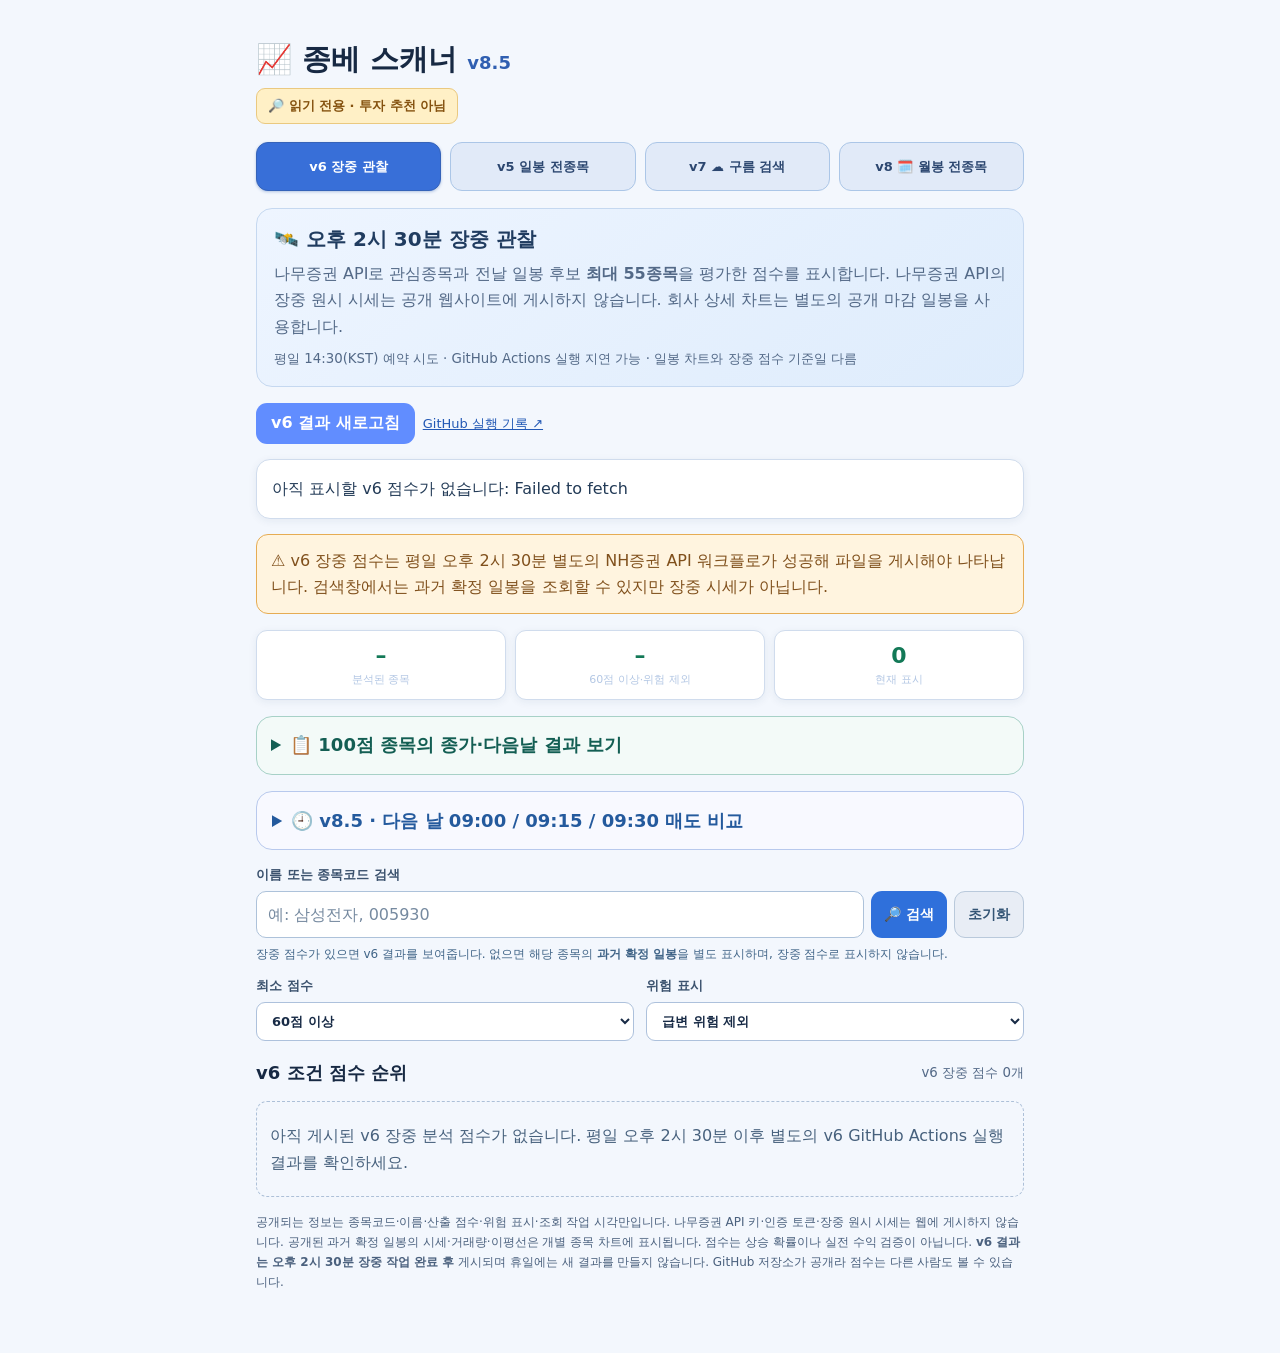
==== commit a6f82855: "Add files via upload" ====
--- a/index.html
+++ b/index.html
@@ -3,7 +3,7 @@
 <head>
   <meta charset="utf-8"><meta name="viewport" content="width=device-width,initial-scale=1">
   <meta name="theme-color" content="#f4f8ff">
-  <title>종베 스캐너 v8.4 · v5 과열·급락 경계 지표</title>
+  <title>종베 스캐너 v8.5 · 다음 거래일 매도시각 검증</title>
   <style>
     :root{color-scheme:light}*{box-sizing:border-box}
     body{margin:0;background:#101827;color:#f3f6fe;font-family:system-ui,-apple-system,"Noto Sans KR",sans-serif}
@@ -354,10 +354,45 @@
     .v6-perf-note{font-size:12px!important;color:#66777e!important;line-height:1.8!important}
     .v6-perf-warning{background:#fff2db;padding:10px;border:1px solid #eed09b;border-radius:9px;color:#765123;font-size:12px;line-height:1.7}
     @media(min-width:650px){.v6-perf-summary{grid-template-columns:repeat(4,minmax(0,1fr))}}
-</style>
+
+
+    .v85-manual{margin:10px 0;background:white;border:1px solid #c6d9ec;border-radius:10px;padding:10px;font-size:12px;color:#2f567b}
+    .v85-manual .v85-config{margin:8px 0;gap:7px}
+    .v85-manual input{background:#fff;color:#1e4166;border:1px solid #b9cde3;border-radius:7px;padding:8px;font-size:13px}
+    .v85-manual-btn{font-size:12px;padding:9px 11px;background:#2673b2}
+    /* v8.5: Verified minute-bar exit-time research only; no guessed intraday prices. */
+    .v85-panel{margin:16px 0;padding:15px;background:#f8f9ff;border:1px solid #b8c9ed;border-radius:16px;color:#284766}
+    .v85-panel>summary{cursor:pointer;font-size:18px;font-weight:850;line-height:1.5;color:#245a9d}
+    .v85-panel p{color:#456078;font-size:13px;line-height:1.65}
+    .v85-config{display:grid;grid-template-columns:repeat(2,minmax(0,1fr));gap:9px;margin:12px 0}
+    .v85-config label{display:flex;flex-direction:column;gap:6px;color:#315071;font-weight:700;font-size:12px;min-width:0}
+    .v85-config select{background:#fff;color:#214363;border:1px solid #b7cee4;border-radius:8px;min-width:0;font-size:13px}
+    .v85-import{border:1px solid #c3d9eb;background:#eef5fc;padding:12px;border-radius:12px}
+    .v85-import label{color:#214363;font-size:12px;font-weight:750}
+    .v85-import input[type=file]{background:#fff;color:#254467;font-size:12px;width:100%;padding:8px;margin:7px 0}
+    .v85-import textarea{width:100%;min-height:78px;resize:vertical;background:white;color:#204366;border:1px solid #b7c8df;font:12px/1.5 ui-monospace,SFMono-Regular,Consolas,monospace;padding:8px;border-radius:8px}
+    .v85-buttons{display:flex;gap:7px;flex-wrap:wrap;margin:10px 0 0}
+    .v85-buttons button{font-size:12px;padding:9px 11px;background:#3277c8}
+    .v85-buttons button.secondary{background:#e6edf8;color:#2e5789;border:1px solid #b9cde5}
+    .v85-status{background:#e4eff9;border-radius:10px;padding:11px;margin:11px 0;line-height:1.65;font-size:12px;color:#2d5177;white-space:pre-wrap}
+    .v85-status.warning{background:#fff3dd;color:#805522;border:1px solid #f0d49b}
+    .v85-kpis{display:grid;grid-template-columns:repeat(2,minmax(0,1fr));gap:8px;margin:11px 0}
+    .v85-kpis>div{background:white;border:1px solid #cfdfec;border-radius:10px;padding:11px;text-align:center}
+    .v85-kpis strong{display:block;color:#16745b;font-size:20px}
+    .v85-kpis span{font-size:11px;color:#55718e}
+    .v85-table-wrap{overflow-x:auto;-webkit-overflow-scrolling:touch;background:#fff;border:1px solid #ccdbec;border-radius:10px;margin:12px 0}
+    .v85-table{min-width:500px;width:100%;border-collapse:collapse;font-size:12px;color:#31526f}
+    .v85-table th{background:#deebfb;text-align:right;color:#24517f;padding:9px 6px}
+    .v85-table th:first-child,.v85-table td:first-child{text-align:left}
+    .v85-table td{padding:10px 6px;border-top:1px solid #e4ebf5;text-align:right}
+    .v85-gain{color:#0c845a;font-weight:750}.v85-loss{color:#c84e40;font-weight:750}
+    .v85-warning{padding:11px;background:#fff4e6;border:1px solid #f1d5ab;color:#815827;font-size:12px;line-height:1.7;border-radius:10px}
+    .v85-card{background:#fff;border:1px solid #d1dfed;border-radius:10px;padding:10px;margin:9px 0;font-size:12px;color:#42617f;line-height:1.7}
+    .v85-card b{color:#1c547f;font-size:13px}
+  </style>
 </head>
 <body><main>
-  <h1 class="app-title">📈 종베 스캐너 <span>v8.4</span></h1>
+  <h1 class="app-title">📈 종베 스캐너 <span>v8.5</span></h1>
   <div class="status-pill">🔎 읽기 전용 · 투자 추천 아님</div>
   <nav class="switcher" aria-label="분석 화면 선택">
     <button id="tabv6" type="button" class="selected" aria-pressed="true">v6 장중 관찰</button>
@@ -399,6 +434,40 @@
       <div class="v6-perf-status" id="v6perfStatus" role="status" aria-live="polite">기록을 불러오는 중…</div>
       <div id="v6perfRows"></div>
       <p class="v6-perf-note">⚠️ 장중 점수는 실시간 체결가가 아닙니다. 공개 차트에 저장한 확정 일봉만으로 계산하므로 <b>14:30 → 당일 종가 수익률</b>은 구할 수 없어요. 당일 등락률은 전일 종가 대비, 다음날 변화율은 <b>신호 당일 종가 대비</b>입니다. 매수·매도 체결, 수수료·슬리피지, 55종목 외의 종목, 생존편향은 반영하지 않은 관찰 통계예요. 저장된 날짜·종목별 신호는 서로 독립적인 관측값이 아닙니다.</p>
+    </details>
+
+    <details class="v85-panel" id="v85Panel" aria-label="다음 거래일 매도시각 09:00 09:15 09:30 비교">
+      <summary>🕘 v8.5 · 다음 날 09:00 / 09:15 / 09:30 매도 비교</summary>
+      <p><b>v6 장중 기록</b>을 신호로 고정하고, 신호일 <b>확정 종가 매수 가정</b>에서 다음 거래일 KRX 정규장 시각별 매도 결과를 비교합니다. <b>09:00은 공개 일봉의 시가</b>를 사용합니다. 09:15·09:30은 별도로 확보한 <b>1분봉 시작가 CSV</b>가 있어야 비교할 수 있어요. 분봉 자료가 없으면 임의로 계산하지 않습니다.</p>
+      <div class="v85-config">
+        <label for="v85min">신호 점수<select id="v85min"><option value="100" selected>100점만</option><option value="80">80점 이상</option><option value="60">60점 이상</option></select></label>
+        <label for="v85cost">왕복 거래비용·슬리피지(합계)<select id="v85cost"><option value="0">0.0%p (비용 제외)</option><option value="0.3">0.3%p</option><option value="0.5" selected>0.5%p</option><option value="0.7">0.7%p</option><option value="1">1.0%p</option></select></label>
+      </div>
+      <section class="v85-import" aria-label="과거 분봉 자료 업로드">
+        <label for="v85file">📂 KRX 1분봉 CSV 파일 (브라우저 안에서만 분석)</label>
+        <input id="v85file" type="file" accept=".csv,.txt,text/csv,text/plain" aria-label="분봉 CSV 파일 선택">
+        <label for="v85paste">또는 CSV 내용을 직접 붙여넣기</label>
+        <textarea id="v85paste" spellcheck="false" placeholder="date,code,time,open&#10;2026-10-27,064400,09:15,...&#10;2026-10-27,064400,09:30,..." aria-label="분봉 CSV 텍스트 붙여넣기"></textarea>
+        <div class="v85-manual">
+          <b>📱 스마트폰 빠른 입력 · 1종목</b>
+          <div class="v85-config">
+            <label for="v85mDate">다음 거래일 날짜<input type="date" id="v85mDate"></label>
+            <label for="v85mCode">종목코드 6자리<input id="v85mCode" type="text" inputmode="numeric" maxlength="6" placeholder="예: 064400"></label>
+            <label for="v85m15">09:15 1분봉 시작가(원)<input id="v85m15" type="number" min="1" step="1" inputmode="decimal" placeholder="확정 값 직접 입력"></label>
+            <label for="v85m30">09:30 1분봉 시작가(원)<input id="v85m30" type="number" min="1" step="1" inputmode="decimal" placeholder="확정 값 직접 입력"></label>
+          </div>
+          <button id="v85addManual" type="button" class="v85-manual-btn">➕ 1종목 분봉 가격 추가</button>
+        </div>
+        <div class="v85-buttons">
+          <button id="v85run" type="button">📊 매도시각 비교하기</button>
+          <button id="v85template" type="button" class="secondary">CSV 양식 저장</button>
+          <button id="v85reset" type="button" class="secondary">분봉 입력 초기화</button>
+        </div>
+      </section>
+      <div id="v85status" class="v85-status" role="status" aria-live="polite">확정 일봉만으로는 09:15·09:30 수익률을 알 수 없어요. 분봉 CSV를 불러오고 비교해 주세요.</div>
+      <div id="v85kpis" class="v85-kpis"></div>
+      <div id="v85results"></div>
+      <p class="v85-warning">⚠️ <b>과거 연구용·매매 추천 아님.</b> KRX 정규장 분봉의 <b>해당 분 시작가</b>를 가상 매도가로 사용합니다. 실체결·시장가 충격·호가·수수료 구성·거래세·갭 리스크를 정확히 재현하지 못합니다. 특히 09:00 시가는 시초가 매도를 실제로 체결했다는 보장이 아니며, 09:15·09:30은 해당 시각 1분봉 시작가이지 주문 체결가가 아닙니다. NXT 시세·수정주가가 섞이면 결과가 달라질 수 있어요. 동일 날짜·종목의 <b>세 시각 가격이 모두 있는 사례만 공정하게 비교</b>하고, 신호 표본이 적을 때 우열을 판단하지 않습니다.</p>
     </details>
     <div class="v6-tools">
       <div class="v6-search-block">
@@ -2227,6 +2296,211 @@
 $('v8more').addEventListener('click',()=>{v8Shown+=15;v8Render();});
 $('v8refresh').addEventListener('click',()=>{v8AsOf='';v8Load();});
 
+
+/* v8.5: Time-of-exit research. Minute prices are NEVER generated from EOD OHLCV or API snapshots.
+   Official next KRX session 09:00 opening comes from public daily OHLCV; 09:15/09:30 require user minute bars.
+   Minute CSV stays in browser memory; no network upload and no persistent storage. */
+let v85MinuteBars=new Map();
+let v85Conflicts=new Set();
+let v85InputNote='분봉 CSV 미입력';
+let v85Running=false;
+const V85_TIMES=['09:00','09:15','09:30'];
+function v85NormHead(s){return String(s||'').replace(/^\uFEFF/,'').toLowerCase().replace(/[\s_\-()\[\]]/g,'');}
+function v85CsvCells(line,sep){
+  const out=[];let val='',quoted=false;
+  for(let i=0;i<line.length;i++){
+    const c=line[i];
+    if(c==='"'){
+      if(quoted&&line[i+1]==='"'){val+='"';i++;}
+      else quoted=!quoted;
+    }else if(c===sep&&!quoted){out.push(val.trim());val='';}
+    else val+=c;
+  }
+  if(quoted)throw Error('닫히지 않은 따옴표가 있어요.');
+  out.push(val.trim());return out;
+}
+function v85ReadCsv(raw){
+  const data=String(raw||'').replace(/^\uFEFF/,'').trim();
+  if(!data)return {bars:new Map(),conflicts:new Set(),added:0,skipped:0,duplicate:0};
+  if(data.length>1500000)throw Error('CSV 파일은 1.5MB 이하로 나누어 주세요.');
+  const lines=data.split(/\r?\n/).filter(x=>x.trim());
+  if(lines.length>20001)throw Error('한 번에 20,000줄 이하로 입력해 주세요.');
+  const separator=lines[0].includes('\t')?'\t':',';
+  const headers=v85CsvCells(lines[0],separator).map(v85NormHead);
+  const find=(aliases)=>headers.findIndex(h=>aliases.some(a=>v85NormHead(a)===h));
+  const indices={date:find(['date','tradedate','거래일','날짜','일자']),code:find(['code','stockcode','종목코드','단축코드']),time:find(['time','시각','시간','체결시간']),open:find(['open','openprice','시가','분봉시가'])};
+  if(Object.values(indices).some(x=>x<0))throw Error('CSV 첫 줄에 date,code,time,open 열이 필요해요 (한글: 날짜,종목코드,시간,시가).');
+  const bars=new Map(),conflicts=new Set();let added=0,skipped=0,duplicate=0;
+  for(let i=1;i<lines.length;i++){
+    const cells=v85CsvCells(lines[i],separator);
+    const date=String(cells[indices.date]||'').trim().replace(/\./g,'-').replace(/\//g,'-');
+    const code=String(cells[indices.code]||'').trim().replace(/^'/,'').replace(/\.0$/,'').padStart(6,'0');
+    const t0=String(cells[indices.time]||'').trim();
+    let hhmm=t0;
+    if(/^\d{6}$/.test(t0))hhmm=t0.slice(0,2)+':'+t0.slice(2,4);
+    else if(/^\d{4}$/.test(t0))hhmm=t0.slice(0,2)+':'+t0.slice(2,4);
+    else if(/^\d{1,2}:\d{2}:\d{2}$/.test(t0))hhmm=t0.slice(0,-3);
+    const parts=hhmm.match(/^(\d{1,2}):(\d{2})$/);
+    const time=parts?parts[1].padStart(2,'0')+':'+parts[2]:'';
+    const val=String(cells[indices.open]||'').replace(/,/g,'').trim();
+    const price=Number(val);
+    if(!/^\d{4}-\d{2}-\d{2}$/.test(date)||Number.isNaN(Date.parse(date+'T00:00:00Z'))||
+       !/^\d{6}$/.test(code)||!V85_TIMES.includes(time)||!val||!Number.isFinite(price)||price<=0){skipped++;continue;}
+    const key=date+'|'+code+'|'+time;
+    if(conflicts.has(key)){skipped++;continue;}
+    if(bars.has(key)){
+      if(bars.get(key)!==price){bars.delete(key);conflicts.add(key);skipped++;}else duplicate++;
+      continue;
+    }
+    bars.set(key,price);added++;
+  }
+  return {bars,conflicts,added,skipped,duplicate};
+}
+function v85CsvExample(){
+  const data='date,code,time,open\n';
+  const blob=new Blob(['\uFEFF',data],{type:'text/csv;charset=utf-8'});
+  const uri=URL.createObjectURL(blob);const a=document.createElement('a');a.href=uri;a.download='종베-v85-분봉입력-양식.csv';
+  document.body.append(a);a.click();a.remove();setTimeout(()=>URL.revokeObjectURL(uri),3000);
+}
+function v85FormatPct(x){return Number.isFinite(x)?(x>0?'+':'')+x.toFixed(2)+'%':'대기';}
+function v85Mean(a){return a.length?a.reduce((s,v)=>s+v,0)/a.length:null;}
+function v85Median(a){if(!a.length)return null;const x=[...a].sort((a,b)=>a-b);const n=x.length;return n%2?x[Math.floor(n/2)]:(x[n/2-1]+x[n/2])/2;}
+function v85AppendStat(container,title,val){const d=v6El('div');d.append(v6El('strong','',val),v6El('span','',title));container.append(d);}
+async function v85Analyze(){
+  if(v85Running)return;
+  v85Running=true;const button=$('v85run');button.disabled=true;
+  const status=$('v85status'),out=$('v85results'),kpis=$('v85kpis');
+  status.classList.remove('warning');status.textContent='저장된 점수와 확정 일봉, 입력 분봉을 대조하고 있어요…';
+  try{
+    // The CSV was already parsed on file selection, or is pasted into the textarea.
+    const pasted=$('v85paste').value.trim();
+    if(pasted){const parsed=v85ReadCsv(pasted);v85MinuteBars=parsed.bars;v85Conflicts=parsed.conflicts;
+      v85InputNote=`직접 입력 ${parsed.bars.size}건 · 제외 ${parsed.skipped}건 · 동일 ${parsed.duplicate}건 · 값 충돌 ${parsed.conflicts.size}건`;
+    }
+    if(!v6PerfHistory.length){const archived=await v6PerfFetchHistory();v6PerfHistory=v6PerfMerged(archived);}
+    const limit=Number($('v85min').value),cost=Number($('v85cost').value);
+    const all=v6PerfHistory.slice(-60).reverse().flatMap(s=>s.rows.filter(x=>x.score>=limit&&!x.caution).map(x=>({...x,session_date:s.session_date})));
+    const signals=all.slice(0,160);let missingSignalDay=0,pendingNext=0,mismatch=0;
+    const paired=[], partial=[];
+    for(let i=0;i<signals.length;i+=4){
+      const batch=await Promise.all(signals.slice(i,i+4).map(async s=>{
+        try{
+          const series=await getChartSeries(s.code);const n=series.findIndex(v=>v[0]===s.session_date);
+          if(n<0)return {status:'missing',s};
+          if(!series[n+1])return {status:'pending',s};
+          const next=series[n+1],entry=Number(series[n][4]),open=Number(next[1]);
+          if(!Number.isFinite(entry)||entry<=0||!Number.isFinite(open)||open<=0)return {status:'missing',s};
+          const date=next[0],prefix=date+'|'+s.code+'|';
+          const csvOpen=v85MinuteBars.get(prefix+'09:00');
+          // A 09:00 CSV open must agree with KRX public official opening price (within 0.5%).
+          if(v85Conflicts.has(prefix+'09:00')||(csvOpen && Math.abs(csvOpen/open-1)>0.005))return {status:'mismatch',s};
+          const b15=v85MinuteBars.get(prefix+'09:15'),b30=v85MinuteBars.get(prefix+'09:30');
+          // Each minute opening must stay within the same day's official OHLC range.
+          const low=Number(next[3]),high=Number(next[2]);
+          if(!Number.isFinite(low)||!Number.isFinite(high)||low<=0||high<low||
+             [b15,b30].some(p=>p!==undefined && (p<low||p>high)))return {status:'mismatch',s};
+          const value=(p)=>p>0?100*(p/entry-1)-cost:null;
+          const base={s,date,entry,open,returns:[value(open),b15?value(b15):null,b30?value(b30):null]};
+          if(v85Conflicts.has(prefix+'09:15')||v85Conflicts.has(prefix+'09:30'))return {status:'mismatch',s};
+          return {status:base.returns.every(Number.isFinite)?'paired':'partial',row:base};
+        }catch(e){return {status:'missing',s};}
+      }));
+      for(const b of batch){if(b.status==='missing')missingSignalDay++;
+        else if(b.status==='pending')pendingNext++;
+        else if(b.status==='mismatch')mismatch++;
+        else if(b.status==='paired')paired.push(b.row);else partial.push(b.row);}
+    }
+    kpis.replaceChildren();out.replaceChildren();
+    v85AppendStat(kpis,'선택한 v6 신호',String(signals.length));
+    v85AppendStat(kpis,'3시각 공통 비교',String(paired.length));
+    v85AppendStat(kpis,'09:00만·일부 입력',String(partial.length));
+    v85AppendStat(kpis,'일봉 미확보·불일치',String(missingSignalDay+pendingNext+mismatch));
+    const note=`${v85InputNote} · v6 기록 ${v6PerfHistory.length}거래일 · 선택 ${limit}점 이상 / 급변 위험 제외 · 왕복 가정 비용 ${cost.toFixed(1)}%p.\n확정 일봉 기준 ${infoDate||'-'} · 신호일 미확보 ${missingSignalDay}건 · 다음날 미확보 ${pendingNext}건 · 분봉 날짜/시가 충돌 ${mismatch}건.\n⚠️ 종가 매수·시각별 매도 가정일 뿐 실제 체결 기록은 아닙니다.`;
+    status.textContent=note;
+    if(!signals.length){status.classList.add('warning');out.append(v6El('p','v85-warning','선택한 점수의 날짜별 v6 기록이 아직 없습니다.'));return;}
+    if(!paired.length){status.classList.add('warning');out.append(v6El('div','v85-warning',
+      '📌 아직 세 시각의 공정 비교 표본이 0건이에요. 공개 일봉이 신호 다음 거래일까지 갱신되어야 09:00을 계산할 수 있고, 해당 종목·다음 거래일의 09:15 및 09:30 KRX 1분봉 시작가를 CSV로 입력해야 해요. 분봉이 없어도 09:15·09:30 가격을 임의로 만들지 않습니다.'));
+      if(partial.length){const raw=partial.map(x=>x.returns[0]);out.append(v6El('p','v85-status',`09:00 단독 참고: ${partial.length}건 · 평균(왕복 비용 가정 차감) ${v85FormatPct(v85Mean(raw))} · 09:15/09:30과 공정 비교 불가.`));}
+      return;
+    }
+    const wrap=v6El('div','v85-table-wrap');const table=v6El('table','v85-table');
+    const h=document.createElement('thead');const hr=document.createElement('tr');
+    for(const name of ['매도 기준','공통 표본','평균 순변화','중앙값','양(+) 비율','최악 값'])hr.append(v6El('th','',name));
+    h.append(hr);table.append(h);const body=document.createElement('tbody');
+    for(let j=0;j<3;j++){
+      const v=paired.map(x=>x.returns[j]),avg=v85Mean(v),win=100*v.filter(y=>y>0).length/v.length;
+      const tr=document.createElement('tr');tr.append(v6El('td','',V85_TIMES[j]),v6El('td','',String(v.length)));
+      for(const str of [v85FormatPct(avg),v85FormatPct(v85Median(v)),win.toFixed(1)+'%',v85FormatPct(Math.min(...v))]){
+        const td=v6El('td','',str);const n=parseFloat(str);
+        if(Number.isFinite(n)&&str.endsWith('%')&&n!==0)td.classList.add(n>0?'v85-gain':'v85-loss');tr.append(td);
+      }
+      body.append(tr);
+    }
+    table.append(body);wrap.append(table);out.append(wrap);
+    const bestMeans=[0,1,2].map(j=>v85Mean(paired.map(x=>x.returns[j])));
+    const best=bestMeans.indexOf(Math.max(...bestMeans));
+    out.append(v6El('p','v85-warning',`현재 표본 ${paired.length}건에서 가상 평균이 가장 높은 시각은 ${V85_TIMES[best]} (${v85FormatPct(bestMeans[best])})입니다. 소표본·선택편향·실제 체결 불확실성이 있어 최적 매도시간을 입증한 결과가 아닙니다.`));
+    for(const x of paired.slice(0,12)){
+      const div=v6El('div','v85-card');
+      div.append(v6El('b','',`${x.s.name} (${x.s.code}) · 신호 ${x.s.session_date} · 매도 비교 ${x.date}`));
+      div.append(v6El('div','',`기준 종가 ${fmt(x.entry)}원 · 다음날 KRX 시가 ${fmt(x.open)}원 · 09:00 ${v85FormatPct(x.returns[0])} / 09:15 ${v85FormatPct(x.returns[1])} / 09:30 ${v85FormatPct(x.returns[2])}`));
+      out.append(div);
+    }
+    if(paired.length>12)out.append(v6El('p','',`최근 12개 신호만 개별 표시합니다. 전체 ${paired.length}개 공통 표본은 위 통계에 포함돼요.`));
+  }catch(e){status.classList.add('warning');status.textContent='⚠️ 비교 실패: '+e.message;}
+  finally{v85Running=false;button.disabled=false;}
+}
+
+$('v85addManual').addEventListener('click',()=>{
+  const date=$('v85mDate').value.trim(),code=$('v85mCode').value.trim().padStart(6,'0');
+  const p15=$('v85m15').value.trim(),p30=$('v85m30').value.trim();
+  const status=$('v85status');
+  if(!v6PerfIsDate(date)||!/^\d{6}$/.test(code)||!p15||!p30||
+     !Number.isFinite(Number(p15))||!Number.isFinite(Number(p30))||Number(p15)<=0||Number(p30)<=0){
+    status.classList.add('warning');status.textContent='⚠️ 다음 거래일, 종목코드, 09:15·09:30 시작가를 정확히 입력해 주세요.';return;
+  }
+  let pasted=$('v85paste').value.trim();
+  if(!pasted)pasted='date,code,time,open';
+  else if(!pasted.toLowerCase().startsWith('date,code,time,open') && !pasted.startsWith('날짜,')){
+    status.classList.add('warning');status.textContent='⚠️ 붙여넣기 칸의 CSV 첫 줄 형식을 확인해 주세요. 양식을 먼저 눌러 주세요.';return;
+  }
+  const lines=pasted.split(/\r?\n/).filter(Boolean);
+  // Replace a previous manual entry for the same date/code/time to avoid false duplicates.
+  const dateCode=date+','+code+',';
+  const kept=lines.filter((line,i)=>i===0||!(line.startsWith(dateCode+'09:15,')||line.startsWith(dateCode+'09:30,')));
+  kept.push(`${date},${code},09:15,${p15}`,`${date},${code},09:30,${p30}`);
+  const combined=kept.join('\n');
+  try{
+    const parsed=v85ReadCsv(combined);
+    $('v85paste').value=combined;v85MinuteBars=parsed.bars;v85Conflicts=parsed.conflicts;
+    v85InputNote=`직접 입력 ${parsed.bars.size}건 · 중복/형식 제외 ${parsed.skipped}건`;
+    status.classList.remove('warning');status.textContent='✅ '+date+' '+code+' 09:15·09:30 분봉 가격을 추가했어요. 「매도시각 비교하기」를 눌러 주세요.';
+  }catch(e){status.classList.add('warning');status.textContent='⚠️ '+e.message;}
+});
+$('v85template').addEventListener('click',v85CsvExample);
+$('v85file').addEventListener('change',async event=>{
+  const file=event.target.files?.[0];if(!file)return;
+  const status=$('v85status');
+  try{
+    if(file.size>1500000)throw Error('파일을 1.5MB 이하로 나눠 주세요.');
+    const bytes=await file.arrayBuffer();let raw;
+    try{raw=new TextDecoder('utf-8',{fatal:true}).decode(bytes);}catch{raw=new TextDecoder('euc-kr').decode(bytes);}
+    const parsed=v85ReadCsv(raw);
+    v85MinuteBars=parsed.bars;v85Conflicts=parsed.conflicts;$('v85paste').value='';
+    v85InputNote=`CSV ${file.name} · 유효 ${parsed.bars.size}건 · 제외 ${parsed.skipped}건 · 중복 ${parsed.duplicate}건 · 충돌 ${parsed.conflicts.size}건`;
+    status.classList.remove('warning');status.textContent=v85InputNote+'\n이제 「매도시각 비교하기」를 눌러주세요. 분봉 자료는 서버로 전송되지 않아요.';
+  }catch(e){v85MinuteBars=new Map();v85Conflicts=new Set();v85InputNote='CSV 해석 실패';status.classList.add('warning');status.textContent='⚠️ '+e.message;}
+});
+$('v85run').addEventListener('click',v85Analyze);
+$('v85min').addEventListener('change',v85Analyze);
+$('v85cost').addEventListener('change',v85Analyze);
+$('v85reset').addEventListener('click',()=>{
+  v85MinuteBars=new Map();v85Conflicts=new Set();v85InputNote='분봉 CSV 미입력';
+  $('v85file').value='';$('v85paste').value='';['v85mDate','v85mCode','v85m15','v85m30'].forEach(id=>$(id).value='');
+  $('v85status').classList.remove('warning');$('v85status').textContent='분봉 입력을 초기화했습니다. 분봉이 없으면 09:15·09:30 가격은 계산하지 않습니다.';
+  $('v85results').replaceChildren();$('v85kpis').replaceChildren();
+});
+
 function v6Switch(kind){
   for(const t of ['v5','v6','v7','v8']){
     const selected=t===kind;
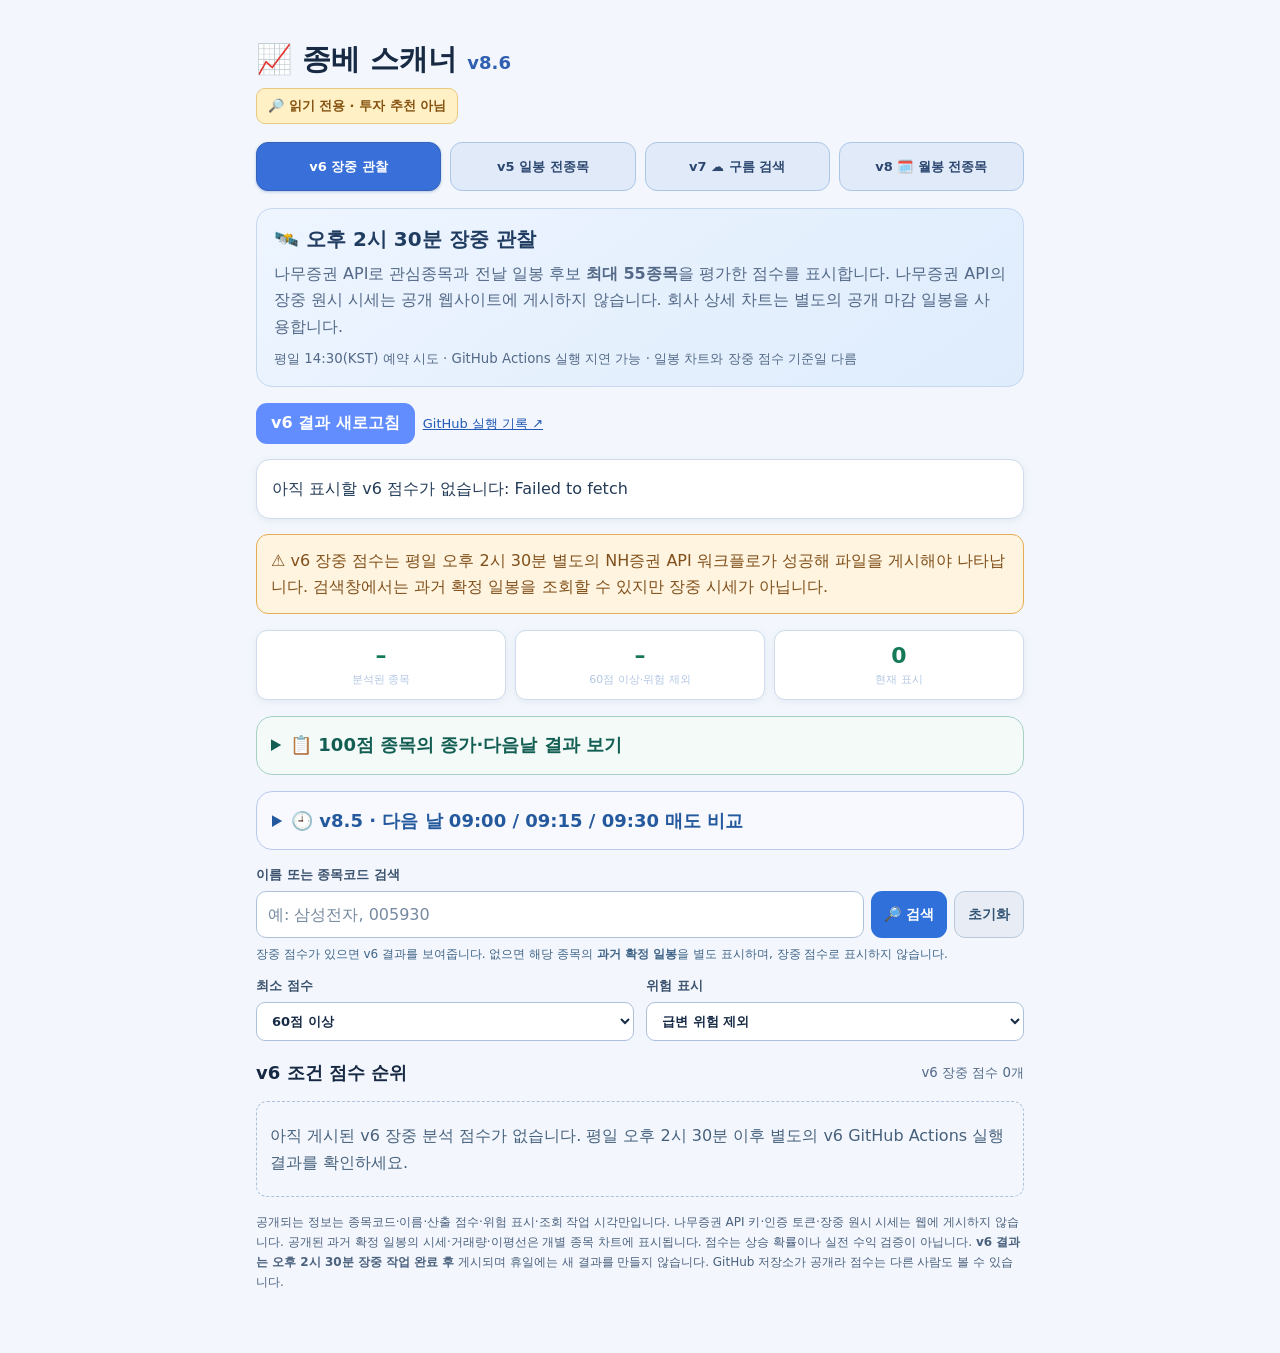
==== commit 66eb12c1: "Add files via upload" ====
--- a/index.html
+++ b/index.html
@@ -3,7 +3,7 @@
 <head>
   <meta charset="utf-8"><meta name="viewport" content="width=device-width,initial-scale=1">
   <meta name="theme-color" content="#f4f8ff">
-  <title>종베 스캐너 v8.5 · 다음 거래일 매도시각 검증</title>
+  <title>종베 스캐너 v8.6 · 적삼병·흑삼병 분석</title>
   <style>
     :root{color-scheme:light}*{box-sizing:border-box}
     body{margin:0;background:#101827;color:#f3f6fe;font-family:system-ui,-apple-system,"Noto Sans KR",sans-serif}
@@ -392,7 +392,7 @@
   </style>
 </head>
 <body><main>
-  <h1 class="app-title">📈 종베 스캐너 <span>v8.5</span></h1>
+  <h1 class="app-title">📈 종베 스캐너 <span>v8.6</span></h1>
   <div class="status-pill">🔎 읽기 전용 · 투자 추천 아님</div>
   <nav class="switcher" aria-label="분석 화면 선택">
     <button id="tabv6" type="button" class="selected" aria-pressed="true">v6 장중 관찰</button>
@@ -2552,4 +2552,108 @@
 v6Load();
 
 </script>
+<script>
+/* 종베 스캐너 v8.6 add-on: 확정 일봉 적삼병/흑삼병 및 과거 다음 거래일 검증 */
+(() => {
+  'use strict';
+  const $ = id => document.getElementById(id);
+  const esc = s => String(s ?? '').replace(/[&<>"']/g, ch => ({'&':'&amp;','<':'&lt;','>':'&gt;','"':'&quot;',"'":'&#39;'}[ch]));
+  const fmt = n => Number(n).toLocaleString('ko-KR');
+  const panel = document.createElement('section');
+  panel.id='v86-patterns';
+  panel.style.cssText='margin:18px 0;padding:16px;background:#f0f6ff;border:1px solid #b6cee9;border-radius:13px;color:#244365';
+  panel.innerHTML=`<h2>🕯️ v8.6 · 적삼병 / 흑삼병 자동 검색</h2>
+    <p style="color:#48627f">확정 일봉 3개로 판정하며, 과거 발생 사례의 다음 거래일 시가·종가 변화도 함께 검증합니다.</p>
+    <div style="display:grid;grid-template-columns:repeat(2,minmax(0,1fr));gap:10px;margin:12px 0">
+      <label>패턴<select id="v86type"><option value="all">모두</option><option value="red">🔴 적삼병</option><option value="black">⚫ 흑삼병</option></select></label>
+      <label>발생 시점<select id="v86window"><option value="0">최신 거래일</option><option value="3">최근 3거래일</option><option value="5">최근 5거래일</option></select></label>
+      <label>시장<select id="v86market"><option value="ALL">코스피 + 코스닥</option><option value="KOSPI">코스피</option><option value="KOSDAQ">코스닥</option></select></label>
+      <label>판정<select id="v86strict"><option value="basic">기본 (몸통 40% 이상)</option><option value="strict">엄격 (몸통 60% 이상)</option></select></label>
+      <label>다음 거래일 왕복 비용<select id="v86cost"><option value="0">비용 제외</option><option value="0.3">0.3%p</option><option value="0.5" selected>0.5%p</option><option value="0.7">0.7%p</option></select></label>
+    </div>
+    <button id="v86go" type="button">검색 + 과거 성과 검증</button>
+    <p id="v86status" aria-live="polite">검색 버튼을 눌러 주세요.</p>
+    <div id="v86summary"></div><div id="v86results" style="overflow-x:auto"></div>
+    <small style="display:block;margin-top:12px;color:#526c88">통계: 각 패턴의 세 번째 날 종가에 매수했다고 가정 → 다음 거래일 시가 및 종가에 매도. 비용은 왕복 비용·슬리피지 합계의 단순 차감 가정. 실제 체결을 뜻하지 않습니다. 최신일 발생 패턴은 다음날 가격이 아직 없으므로 성과에 포함하지 않습니다. 여러 종목·일자의 관측치는 독립적이지 않고 생존편향이 있을 수 있습니다.</small>`;
+  const insertBefore = document.querySelector('section.filters[aria-label="검색 조건"]');
+  if(insertBefore) insertBefore.before(panel);
+  else (document.querySelector('main') || document.body).append(panel);
+  function detect(rows, i, strict) {
+    if(i<2)return null;
+    const v=rows.slice(i-2,i+1).map(r=>({d:r[0],o:+r[1],h:+r[2],l:+r[3],c:+r[4],volume:+r[5]}));
+    if(v.some(c=>![c.o,c.h,c.l,c.c].every(Number.isFinite)||c.o<=0||c.c<=0||c.h<=c.l))return null;
+    const minBody=strict?0.6:0.4;
+    for(const type of ['red','black']){
+      const rising=type==='red';
+      if(!v.every(b=>(rising?b.c>b.o:b.c<b.o)&&Math.abs(b.c-b.o)/(b.h-b.l)>=minBody))continue;
+      if(!((rising?v[0].c<v[1].c&&v[1].c<v[2].c:v[0].c>v[1].c&&v[1].c>v[2].c)))continue;
+      if(![1,2].every(j=>{
+        const prev=v[j-1],current=v[j];
+        const inside=current.o>=Math.min(prev.o,prev.c)&&current.o<=Math.max(prev.o,prev.c);
+        return inside&&(!strict||(rising?(current.h>prev.h&&current.l>=prev.l):(current.l<prev.l&&current.h<=prev.h)));
+      }))continue;
+      const prior=rows.slice(Math.max(0,i-22),i-2).map(r=>+r[5]).filter(x=>x>0&&Number.isFinite(x));
+      const volRatio=prior.length>=5?(v.reduce((a,b)=>a+b.volume,0)/3)/(prior.reduce((a,b)=>a+b,0)/prior.length):null;
+      return {type,date:v[2].d,close:v[2].c,volumeRatio:volRatio};
+    }
+    return null;
+  }
+  function metric(events, key, cost){
+    const vals=events.map(e=>e[key]).filter(Number.isFinite).map(x=>x-cost);
+    if(!vals.length)return '자료 없음';
+    const avg=vals.reduce((a,b)=>a+b,0)/vals.length;
+    const win=vals.filter(x=>x>0).length/vals.length*100;
+    return `${vals.length}건 / 평균 ${avg>=0?'+':''}${avg.toFixed(2)}% / 상승 ${win.toFixed(1)}%`;
+  }
+  $('v86go').addEventListener('click',async()=>{
+    const button=$('v86go'),status=$('v86status'),out=$('v86results'),summary=$('v86summary');
+    button.disabled=true;out.replaceChildren();summary.replaceChildren();status.textContent='일봉 검사 준비 중…';
+    try{
+      if(typeof dataRows==='undefined'||!Array.isArray(dataRows)||!dataRows.length)throw Error('v5 확정 일봉 분석 결과가 없습니다. GitHub Actions 자동 분석부터 실행하세요.');
+      if(typeof infoDate==='undefined'||!infoDate||infoDate==='-')throw Error('데이터 기준일이 없습니다.');
+      const type=$('v86type').value,windowSize=+$('v86window').value,market=$('v86market').value;
+      const strict=$('v86strict').value==='strict',cost=+$('v86cost').value;
+      const stocks=dataRows.filter(x=>(market==='ALL'||x.market===market)&&/^\d{6}$/.test(String(x.code)));
+      const groups=new Map();for(const stock of stocks){const pre=String(stock.code).slice(0,2);if(!groups.has(pre))groups.set(pre,[]);groups.get(pre).push(stock);}
+      const seen=[],historical=[];let done=0,failed=0;
+      const entries=[...groups.entries()];
+      for(let start=0;start<entries.length;start+=4){
+        await Promise.all(entries.slice(start,start+4).map(async ([pre,list])=>{
+          try{
+            const r=await fetch('./charts/'+pre+'.json?asof='+encodeURIComponent(infoDate),{cache:'no-store'});
+            if(!r.ok)throw Error('HTTP '+r.status);
+            const bundle=await r.json();
+            if(bundle.schema!=='jongbe-ohlcv-v1'||bundle.asof!==infoDate||!bundle.stocks)throw Error('차트 기준일 불일치');
+            for(const stock of list){
+              const bars=bundle.stocks[String(stock.code)];if(!Array.isArray(bars)||bars.length<3)continue;
+              const found=[];
+              for(let i=2;i<bars.length;i++){
+                const p=detect(bars,i,strict);if(!p||(type!=='all'&&p.type!==type))continue;
+                if(i<bars.length-1){
+                  const next=bars[i+1],nextOpen=+next[1],nextClose=+next[4];
+                  if(nextOpen>0&&nextClose>0){historical.push({...p,openPct:(nextOpen/p.close-1)*100,closePct:(nextClose/p.close-1)*100});}
+                }
+                if(i>=bars.length-1-windowSize)found.push(p);
+              }
+              if(found.length){found.sort((a,b)=>String(b.date).localeCompare(String(a.date)));seen.push({...found[0],stock});}
+            }
+          }catch(e){failed++;}finally{done++;status.textContent='확인 '+done+'/'+entries.length+'묶음 · 조건 일치 '+seen.length+'종목';}
+        }));
+      }
+      seen.sort((a,b)=>String(b.date).localeCompare(String(a.date))||(b.volumeRatio??0)-(a.volumeRatio??0));
+      const metrics=types=>historical.filter(x=>types==='all'||x.type===types);
+      summary.innerHTML=`<p><b>과거 검증 (확정 일봉에 한함)</b> · 다음날 시가: 종가매수→익일 시가 매도 / 다음날 종가: 종가매수→익일 종가 매도</p>`+
+        ['red','black'].filter(k=>type==='all'||type===k).map(k=>`<p><b>${k==='red'?'🔴 적삼병':'⚫ 흑삼병'}</b><br>익일 시가: ${metric(metrics(k),'openPct',cost)}<br>익일 종가: ${metric(metrics(k),'closePct',cost)}</p>`).join('');
+      status.textContent=`기준일 ${infoDate} · ${fmt(stocks.length)}종목 중 최근 조건 일치 ${fmt(seen.length)}종목`+(failed?` · ${failed}개 차트 묶음 로드 실패: 일부 결과 누락`:'');
+      if(!seen.length){out.textContent='최근 조건에 해당하는 종목이 없습니다.';return;}
+      const table=document.createElement('table');table.className='history';table.style.width='100%';
+      table.innerHTML='<thead><tr><th>종목</th><th>패턴</th><th>발생일</th><th>거래량 배율</th><th>종베 점수</th></tr></thead>';
+      const body=document.createElement('tbody');
+      for(const p of seen){const tr=document.createElement('tr');tr.innerHTML=`<td>${esc(p.stock.name)} (${esc(p.stock.code)})</td><td>${p.type==='red'?'🔴 적삼병':'⚫ 흑삼병'}</td><td>${esc(p.date)}</td><td>${p.volumeRatio==null?'자료 부족':p.volumeRatio.toFixed(2)+'배'}</td><td>${esc(p.stock.score??'-')}</td>`;body.append(tr);}
+      table.append(body);out.append(table);
+    }catch(err){status.textContent='오류: '+err.message;}finally{button.disabled=false;}
+  });
+})();
+
+</script>
 </body></html>
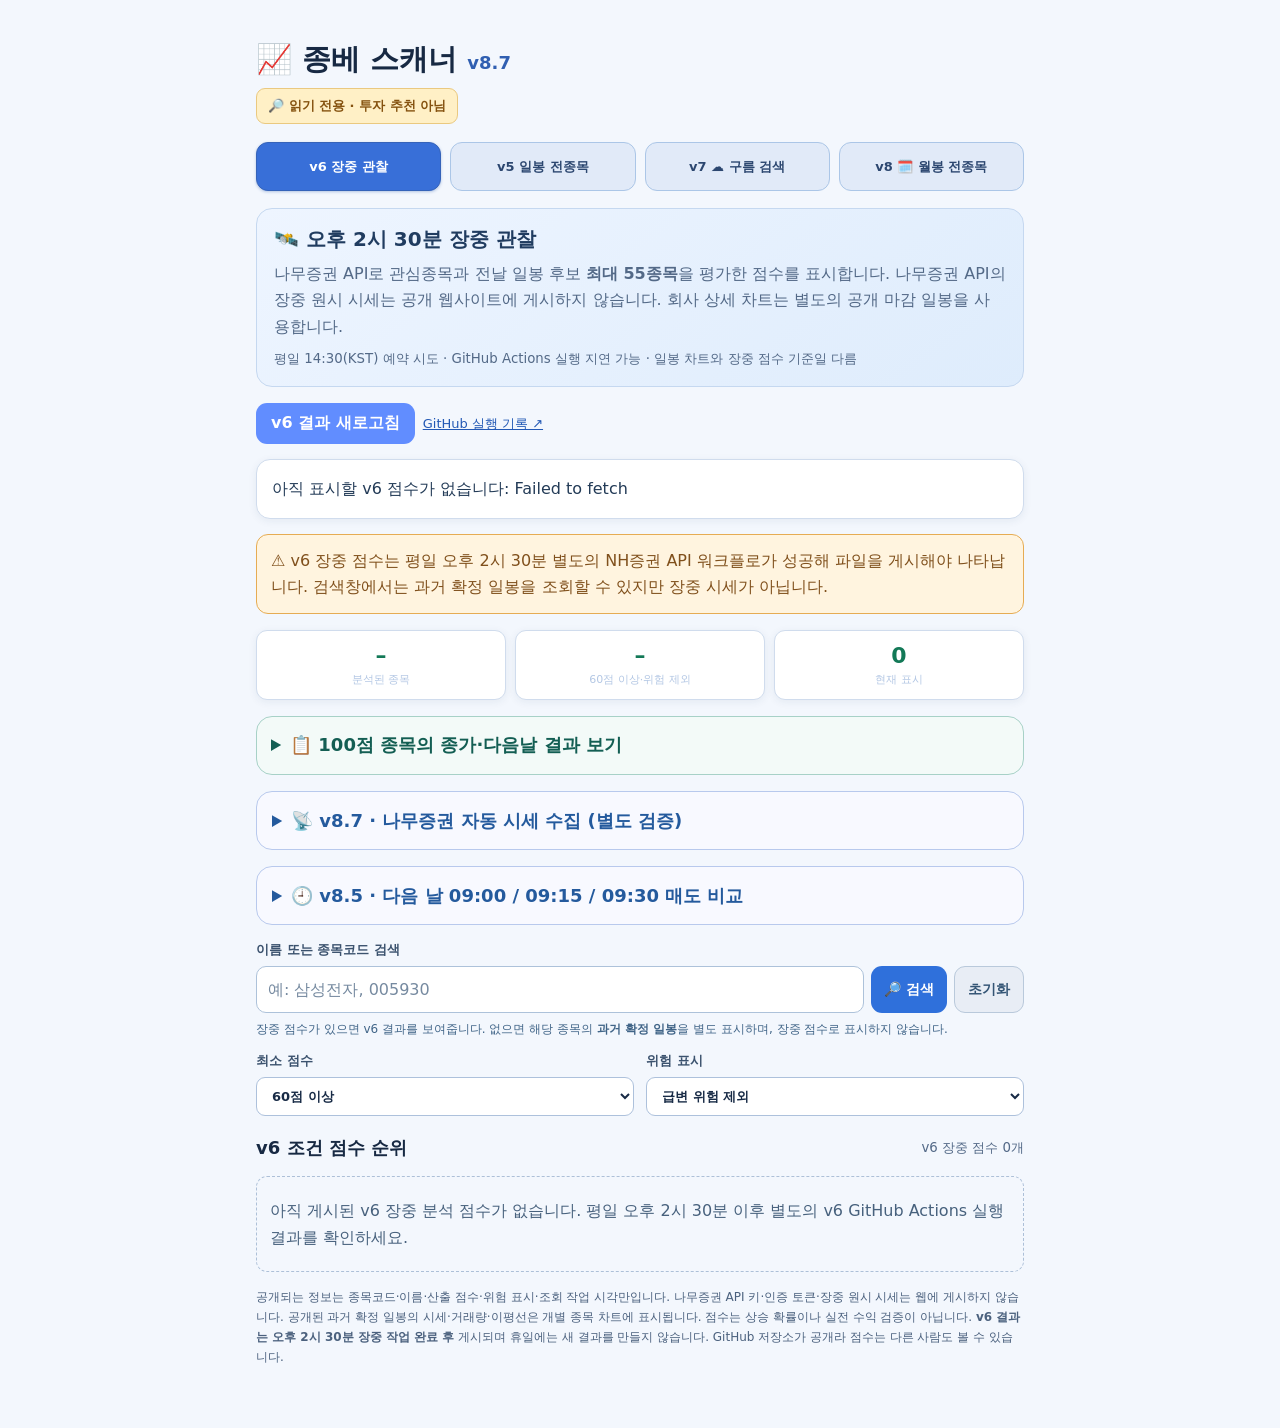
==== commit 6fa41a6c: "Add files via upload" ====
--- a/index.html
+++ b/index.html
@@ -3,7 +3,7 @@
 <head>
   <meta charset="utf-8"><meta name="viewport" content="width=device-width,initial-scale=1">
   <meta name="theme-color" content="#f4f8ff">
-  <title>종베 스캐너 v8.6 · 적삼병·흑삼병 분석</title>
+  <title>종베 스캐너 v8.7 · 자동 시세 관찰 · 패턴별 조건 검증</title>
   <style>
     :root{color-scheme:light}*{box-sizing:border-box}
     body{margin:0;background:#101827;color:#f3f6fe;font-family:system-ui,-apple-system,"Noto Sans KR",sans-serif}
@@ -392,7 +392,7 @@
   </style>
 </head>
 <body><main>
-  <h1 class="app-title">📈 종베 스캐너 <span>v8.6</span></h1>
+  <h1 class="app-title">📈 종베 스캐너 <span>v8.7</span></h1>
   <div class="status-pill">🔎 읽기 전용 · 투자 추천 아님</div>
   <nav class="switcher" aria-label="분석 화면 선택">
     <button id="tabv6" type="button" class="selected" aria-pressed="true">v6 장중 관찰</button>
@@ -436,6 +436,13 @@
       <p class="v6-perf-note">⚠️ 장중 점수는 실시간 체결가가 아닙니다. 공개 차트에 저장한 확정 일봉만으로 계산하므로 <b>14:30 → 당일 종가 수익률</b>은 구할 수 없어요. 당일 등락률은 전일 종가 대비, 다음날 변화율은 <b>신호 당일 종가 대비</b>입니다. 매수·매도 체결, 수수료·슬리피지, 55종목 외의 종목, 생존편향은 반영하지 않은 관찰 통계예요. 저장된 날짜·종목별 신호는 서로 독립적인 관측값이 아닙니다.</p>
     </details>
 
+
+    <details class="v85-panel" id="v87autoPanel"><summary>📡 v8.7 · 나무증권 자동 시세 수집 (별도 검증)</summary>
+      <p>GitHub Actions에서 09:15·09:30·09:45·10:15에 나무증권의 현재가를 자동 조회하도록 구성했습니다. <b>이 자료는 1분봉 시가가 아닌 조회 시점의 현재가 스냅샷</b>입니다. 실행 지연·종목별 조회 시각 차이·API 시세 지연 가능성이 있으므로 09:15 또는 09:30의 실제 1분봉 시가인 것처럼 기존 매도 수익률 표에 혼합하지 않습니다.</p>
+      <p>원본 조회 결과는 공개 사이트에 표시하지 않고 GitHub Actions 실행 내역의 다운로드 가능한 작업 산출물로만 저장합니다. 자동 수집이 작동하려면 기존 나무증권 API Secrets가 유효해야 합니다. GitHub 예약 실행은 지정 시각을 보장하지 않아 허용 시각을 벗어나면 데이터를 만들지 않습니다.</p>
+      <a target="_blank" rel="noopener noreferrer" href="https://github.com/parksunghwa77/jongbe-scanner/actions/workflows/namuh-v87-observe.yml">📁 자동 조회 실행 기록 · 다운로드</a>
+      <p>과거 09:15·09:30 <b>정확한 분봉 시가</b> 비교는 검증된 1분봉 CSV 입력 방식만 사용합니다. 자동 스냅샷을 분봉으로 재명명하지 않습니다.</p>
+    </details>
     <details class="v85-panel" id="v85Panel" aria-label="다음 거래일 매도시각 09:00 09:15 09:30 비교">
       <summary>🕘 v8.5 · 다음 날 09:00 / 09:15 / 09:30 매도 비교</summary>
       <p><b>v6 장중 기록</b>을 신호로 고정하고, 신호일 <b>확정 종가 매수 가정</b>에서 다음 거래일 KRX 정규장 시각별 매도 결과를 비교합니다. <b>09:00은 공개 일봉의 시가</b>를 사용합니다. 09:15·09:30은 별도로 확보한 <b>1분봉 시작가 CSV</b>가 있어야 비교할 수 있어요. 분봉 자료가 없으면 임의로 계산하지 않습니다.</p>
@@ -2578,6 +2585,7 @@
   const insertBefore = document.querySelector('section.filters[aria-label="검색 조건"]');
   if(insertBefore) insertBefore.before(panel);
   else (document.querySelector('main') || document.body).append(panel);
+  panel.insertAdjacentHTML('afterend', '\n<section id="v87-research" style="background:#f1f8fc;border:1px solid #a8c8e1;border-radius:15px;padding:16px;margin:20px 0;color:#25415d">\n<h2>📊 v8.7 · 적삼병·흑삼병 조건별 사후검증</h2>\n<p>패턴 발생 <b>그날까지의 확정 일봉</b>으로 종베 점수와 거래량을 다시 계산해 비교합니다. 현재 점수를 과거 신호에 대입하지 않습니다.</p>\n<div class="filters" style="margin:10px 0">\n<label>패턴<select id="v87type"><option value="red">🔴 적삼병</option><option value="black">⚫ 흑삼병</option><option value="all">둘 다</option></select></label>\n<label>시장<select id="v87market"><option value="ALL">전체</option><option value="KOSPI">코스피</option><option value="KOSDAQ">코스닥</option></select></label>\n<label>몸통 조건<select id="v87strict"><option value="basic">기본 ≥40%</option><option value="strict">엄격 ≥60%</option></select></label>\n<label>최소 거래량 배율<select id="v87vol"><option value="0">제한 없음</option><option value="1">1.0배 이상</option><option value="1.5" selected>1.5배 이상</option><option value="2">2배 이상</option></select></label>\n<label>당시 종베 점수<select id="v87score"><option value="0">제한 없음</option><option value="60">60점 이상</option><option value="80" selected>80점 이상</option><option value="100">100점</option></select></label>\n<label>가상 왕복 비용<select id="v87cost"><option value="0">비용 제외</option><option value="0.3">0.3%p</option><option value="0.5" selected>0.5%p</option><option value="0.7">0.7%p</option></select></label>\n</div>\n<button type="button" id="v87go">📈 조건별 과거 성과 비교</button>\n<p id="v87status" role="status" style="font-size:13px">선택한 조건을 분석합니다. 미래 데이터는 신호 생성에 사용하지 않습니다.</p>\n<div id="v87summary" style="overflow-x:auto"></div>\n<details style="margin-top:10px"><summary>📅 발생 날짜별 관측 결과</summary><div id="v87days" style="overflow-x:auto"></div></details>\n<small style="display:block;margin-top:12px;line-height:1.7">⚠️ 과거 관측 통계로 미래 가격을 예측하지 않습니다. 1일봉에 없는 09:15·09:30분 가격은 자동 생성하지 않습니다. 나무증권 API 1분봉 수집과 09:45·10:15 자동 예약은 <b>아직 연동되지 않았습니다.</b> 기존 v8.5의 검증된 1분봉 CSV 입력 기능은 유지됩니다. 생존편향·동일 날짜 중복 종목·시장 국면 차이에 주의하세요.</small>\n</section>\n');
   function detect(rows, i, strict) {
     if(i<2)return null;
     const v=rows.slice(i-2,i+1).map(r=>({d:r[0],o:+r[1],h:+r[2],l:+r[3],c:+r[4],volume:+r[5]}));
@@ -2656,4 +2664,76 @@
 })();
 
 </script>
+
+<script>
+/* v8.7: point-in-time pattern segmentation. Does NOT invent minute data. */
+(()=>{'use strict';
+const $=id=>document.getElementById(id), money=n=>Number(n).toLocaleString('ko-KR');
+const safe=s=>String(s??'').replace(/[&<>"']/g,c=>({'&':'&amp;','<':'&lt;','>':'&gt;','"':'&quot;',"'":'&#39;'}[c]));
+function pattern(rows,i,strict){
+ if(i<2)return null;
+ const bars=rows.slice(i-2,i+1).map(r=>({date:r[0],o:+r[1],h:+r[2],l:+r[3],c:+r[4],v:+r[5]}));
+ if(bars.some(b=>!Number.isFinite(b.o+b.h+b.l+b.c+b.v)||b.o<=0||b.c<=0||b.h<=b.l))return null;
+ for(const type of ['red','black']){
+  const up=type==='red';
+  if(!bars.every(b=>(up?b.c>b.o:b.c<b.o)&&Math.abs(b.c-b.o)/(b.h-b.l)>=(strict?.6:.4)))continue;
+  if(!((up?bars[0].c<bars[1].c&&bars[1].c<bars[2].c:bars[0].c>bars[1].c&&bars[1].c>bars[2].c)))continue;
+  if(![1,2].every(j=>{const p=bars[j-1],c=bars[j];return c.o>=Math.min(p.o,p.c)&&c.o<=Math.max(p.o,p.c)&&(!strict||(up?c.h>p.h&&c.l>=p.l:c.l<p.l&&c.h<=p.h));}))continue;
+  const prior=rows.slice(Math.max(0,i-22),i-2).map(r=>+r[5]).filter(v=>v>0&&Number.isFinite(v));
+  const volume=prior.length>=5?(bars.reduce((a,b)=>a+b.v,0)/3)/(prior.reduce((a,b)=>a+b,0)/prior.length):null;
+  return {type,volume,date:bars[2].date,close:bars[2].c};
+ }
+ return null;
+}
+function scoreAt(rows,i){
+ if(i<54)return null;const recent=rows.slice(i-54,i+1);
+ const close=+recent.at(-1)[4],prev=+recent.at(-2)[4],lo=+recent.at(-1)[3],hi=+recent.at(-1)[2];
+ const avg=(n)=>recent.slice(-n).reduce((s,r)=>s+(+r[4]),0)/n;
+ const volavg=recent.slice(0,-1).reduce((s,r)=>s+(+r[5]),0)/54;
+ const vol=+recent.at(-1)[5];
+ if(![close,prev,lo,hi,volavg,avg(5),avg(20)].every(Number.isFinite)||prev<=0||hi<=lo||volavg<=0)return null;
+ return (close>avg(5)?25:0)+(avg(5)>avg(20)?25:0)+(vol>volavg*1.5?20:0)+((close-lo)/(hi-lo)>=.75?20:0)+(close>prev?10:0);
+}
+function stats(events,key,cost){
+ const vals=events.map(e=>e[key]-cost).filter(Number.isFinite).sort((a,b)=>a-b);const n=vals.length;
+ if(!n)return {n:0,avg:'–',median:'–',win:'–',worst:'–'};
+ const avg=vals.reduce((a,b)=>a+b,0)/n,median=n%2?vals[(n-1)/2]:(vals[n/2-1]+vals[n/2])/2;
+ return {n,avg:avg.toFixed(2)+'%',median:median.toFixed(2)+'%',win:(100*vals.filter(v=>v>0).length/n).toFixed(1)+'%',worst:vals[0].toFixed(2)+'%'};
+}
+function row(caption,events,cost){const op=stats(events,'openPct',cost),cl=stats(events,'closePct',cost);return `<tr><td>${caption}</td><td>${money(cl.n)}</td><td>${op.avg}</td><td>${cl.avg}</td><td>${cl.median}</td><td>${cl.win}</td><td>${cl.worst}</td></tr>`;}
+$('v87go').addEventListener('click',async()=>{
+ const button=$('v87go'),status=$('v87status'),output=$('v87summary'),days=$('v87days');button.disabled=true;output.replaceChildren();days.replaceChildren();
+ try{
+  if(!Array.isArray(dataRows)||!dataRows.length||!infoDate)throw Error('v5 분석 데이터가 없습니다.');
+  const kind=$('v87type').value,market=$('v87market').value,strict=$('v87strict').value==='strict';
+  const minVol=+$('v87vol').value,minScore=+$('v87score').value,cost=+$('v87cost').value;
+  const groups=new Map();let failure=0,done=0;const events=[];
+  for(const stock of dataRows){if(market!=='ALL'&&stock.market!==market)continue;let pre=String(stock.code).slice(0,2);if(!groups.has(pre))groups.set(pre,[]);groups.get(pre).push(stock);}
+  const entries=[...groups.entries()];
+  for(let start=0;start<entries.length;start+=4){
+   await Promise.all(entries.slice(start,start+4).map(async([prefix,stocks])=>{
+    try{
+     const r=await fetch('./charts/'+prefix+'.json?asof='+encodeURIComponent(infoDate),{cache:'no-store'});if(!r.ok)throw Error('HTTP '+r.status);
+     const bundle=await r.json();if(bundle.schema!=='jongbe-ohlcv-v1'||bundle.asof!==infoDate||!bundle.stocks)throw Error('차트 기준일 불일치');
+     for(const stock of stocks){const bars=bundle.stocks[String(stock.code)];if(!Array.isArray(bars))continue;
+      for(let i=54;i<bars.length-1;i++){
+       const p=pattern(bars,i,strict);if(!p||(kind!=='all'&&p.type!==kind))continue;
+       const score=scoreAt(bars,i);if(score===null||p.volume===null)continue;
+       const next=bars[i+1];if(!(next&&+next[1]>0&&+next[4]>0))continue;
+       events.push({...p,score,market:stock.market,stock:stock.name,code:stock.code,openPct:(+next[1]/p.close-1)*100,closePct:(+next[4]/p.close-1)*100});
+      }
+     }
+    }catch(e){failure++;}finally{done++;status.textContent=`분석 중 ${done}/${entries.length}묶음 · ${money(events.length)}건`;}
+   }));
+  }
+  const eligible=events.filter(e=>(minVol===0||e.volume>=minVol)&&e.score>=minScore);
+  const rows=[['패턴 전체',events],['거래량 조건만',events.filter(e=>minVol===0||e.volume>=minVol)],['당시 점수 조건만',events.filter(e=>e.score>=minScore)],['거래량 + 당시 점수',eligible]];
+  output.innerHTML=`<div style="overflow-x:auto"><table class="history" style="min-width:650px"><thead><tr><th>조건</th><th>사례 수</th><th>익일 시가 평균</th><th>익일 종가 평균</th><th>종가 중앙값</th><th>종가 상승률</th><th>최악 사례</th></tr></thead><tbody>${rows.map(x=>row(x[0],x[1],cost)).join('')}</tbody></table></div>`;
+  const grouped=new Map();for(const e of eligible){if(!grouped.has(e.date))grouped.set(e.date,[]);grouped.get(e.date).push(e);}
+  days.innerHTML=`<table class="history"><thead><tr><th>발생일</th><th>사례</th><th>익일 종가 평균(비용 차감)</th></tr></thead><tbody>${[...grouped.entries()].sort((a,b)=>b[0].localeCompare(a[0])).slice(0,50).map(([date,rows])=>`<tr><td>${safe(date)}</td><td>${rows.length}</td><td>${stats(rows,'closePct',cost).avg}</td></tr>`).join('')}</tbody></table>`;
+  status.textContent=`기준일 ${infoDate} · 확정 일봉 ${money(events.length)}패턴 관측 · 결합 조건 ${money(eligible.length)}건 · ${failure?'⚠️ '+failure+'개 데이터 묶음 누락':'전체 묶음 조회 완료'}. 조건별 결과는 중복·선택편향을 제거하지 않은 연구용 가상 성과입니다.`;
+ }catch(e){status.textContent='오류: '+e.message;}finally{button.disabled=false;}
+});
+})();
+</script>
 </body></html>
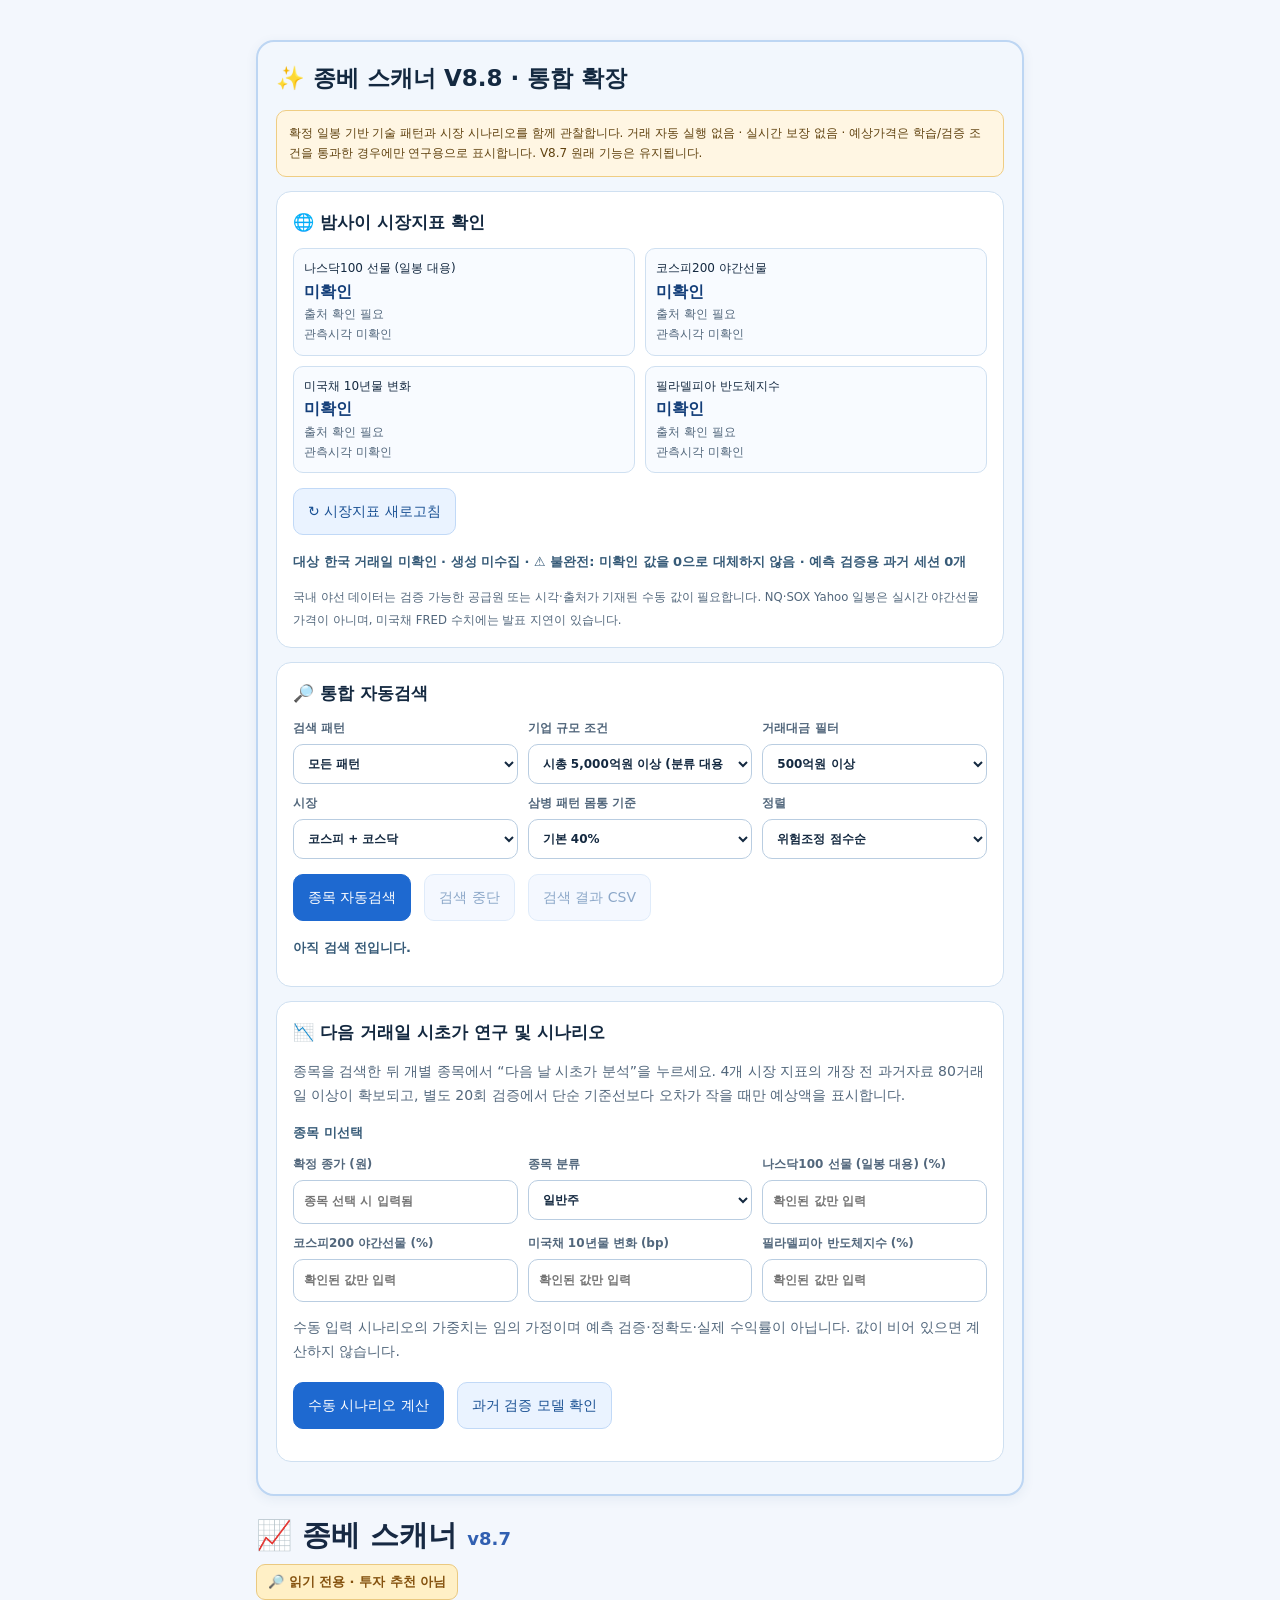
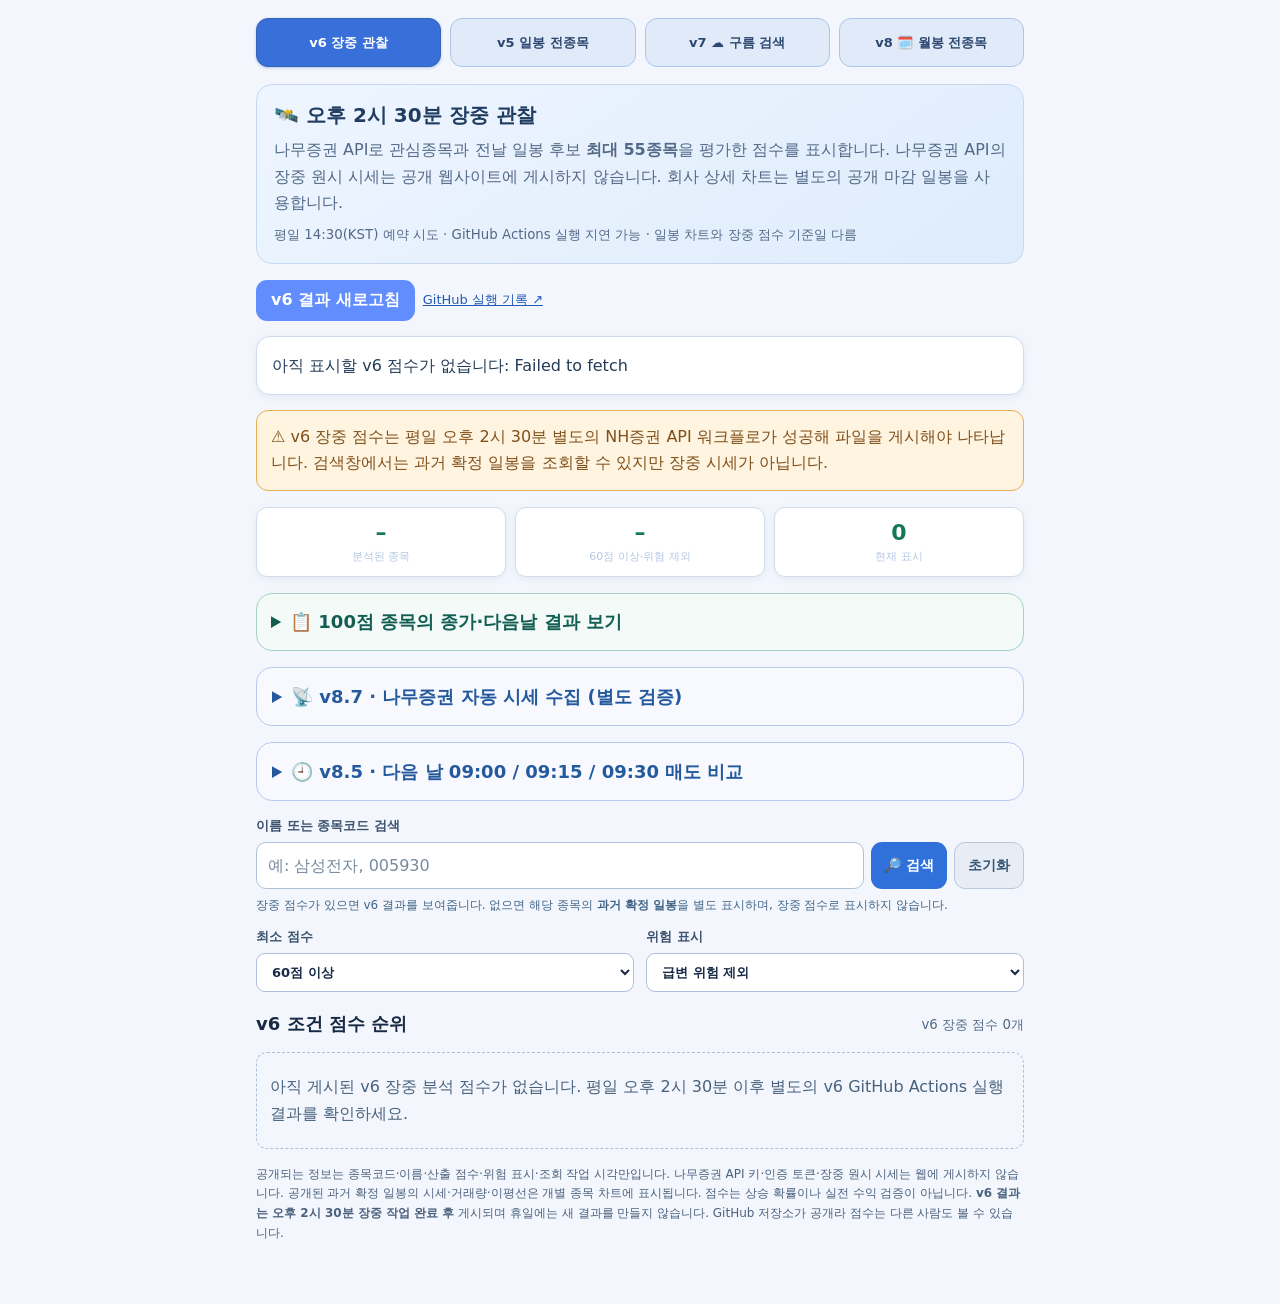
==== commit 5919a72a: "Update index.html with v88 styles and scripts Added stylesheet link and script imports for v88 featu" ====
--- a/index.html
+++ b/index.html
@@ -4,6 +4,16 @@
   <meta charset="utf-8"><meta name="viewport" content="width=device-width,initial-scale=1">
   <meta name="theme-color" content="#f4f8ff">
   <title>종베 스캐너 v8.7 · 자동 시세 관찰 · 패턴별 조건 검증</title>
+  <link rel="stylesheet" href="./v88/v88-style.css">
+<script type="module">
+  const panel = document.createElement("section");
+  panel.id = "v88Root";
+  document.querySelector("main").prepend(panel);
+
+  await import("./v88/v88-engine.js");
+  await import("./v88/v88-forecast.js");
+  await import("./v88/v88-panel.js");
+</script>
   <style>
     :root{color-scheme:light}*{box-sizing:border-box}
     body{margin:0;background:#101827;color:#f3f6fe;font-family:system-ui,-apple-system,"Noto Sans KR",sans-serif}
--- a/v88/v88-style.css
+++ b/v88/v88-style.css
@@ -0,0 +1,24 @@
+/* v8.8 extension styles; scoped so V8.7 elements do not change. */
+#v88Root{--v88-bg:#f2f7fd;--v88-card:#fff;--v88-ink:#142940;--v88-muted:#52677c;--v88-border:#cfe0f1;--v88-blue:#1e69d0;--v88-pale:#eaf3ff;--v88-amber:#fff6e3;--v88-red:#fce8e8;color:var(--v88-ink);background:var(--v88-bg);border:2px solid #bdd6f3;border-radius:18px;padding:18px;margin:20px 0;font:14px/1.65 system-ui,-apple-system,'Noto Sans KR',sans-serif;box-shadow:0 3px 12px #335a8114}
+#v88Root,#v88Root *{box-sizing:border-box}#v88Root h2,#v88Root h3{color:var(--v88-ink);margin:0 0 12px}#v88Root h2{font-size:23px}#v88Root h3{font-size:17px}
+#v88Root p,#v88Root small{color:var(--v88-muted);line-height:1.7}#v88Root .v88-panel{background:var(--v88-card);border:1px solid var(--v88-border);border-radius:15px;padding:16px;margin:14px 0}
+#v88Root .v88-grid{display:grid;grid-template-columns:repeat(3,minmax(0,1fr));gap:10px}#v88Root .v88-grid.v88-market-grid{grid-template-columns:repeat(2,minmax(0,1fr))}
+#v88Root label{display:flex;flex-direction:column;gap:5px;font-size:12px;font-weight:700;color:var(--v88-muted)}
+#v88Root select,#v88Root input{width:100%;min-width:0;padding:11px 10px;border:1px solid #b9cde1;background:var(--v88-card);color:var(--v88-ink);border-radius:10px;font:inherit}
+#v88Root button{padding:11px 14px;margin:4px 5px 4px 0;min-width:0;border-radius:10px;border:1px solid var(--v88-blue);font-weight:800;background:var(--v88-blue);color:white;font:inherit;cursor:pointer}#v88Root button[disabled]{opacity:.5;cursor:not-allowed}#v88Root button.v88-secondary{background:var(--v88-pale);color:#195093;border-color:#c1d9f7}
+#v88Root .v88-note{padding:12px;border:1px solid #efcd83;background:var(--v88-amber);color:#60420f;border-radius:10px;font-size:12px;line-height:1.7}
+#v88Root .v88-danger{padding:9px;background:var(--v88-red);color:#8b2626;border-radius:9px}#v88Root .v88-row{display:flex;align-items:center;flex-wrap:wrap;gap:8px;margin:11px 0}
+#v88Root .v88-status{color:#375b78;font-weight:750;font-size:13px;margin:12px 0;white-space:pre-line}
+#v88Root .v88-metric{border:1px solid var(--v88-border);border-radius:10px;padding:10px;background:#f8fbff;font-size:12px}#v88Root .v88-metric strong{font-size:16px;color:#133e79}#v88Root .v88-metric span{display:block;color:var(--v88-muted)}
+#v88Root .v88-result{background:var(--v88-card);border:1px solid var(--v88-border);border-radius:11px;padding:12px;margin:10px 0}#v88Root .v88-result-title{font-size:16px;color:#184878;font-weight:850}#v88Root .v88-pill{display:inline-block;border-radius:99px;background:#e1f3eb;color:#205d45;padding:4px 8px;font-size:12px;font-weight:750}#v88Root .v88-pill.warning{background:#ffe6dd;color:#9c3a22}
+#v88Root .v88-tags{font-size:12px;color:#345d8a}#v88Root details{margin-top:8px;border-top:1px solid var(--v88-border);padding-top:7px}#v88Root summary{cursor:pointer;color:#235e9f;font-weight:800}
+#v88Root svg{width:100%;height:auto;display:block;margin:8px 0;background:#fff;border:1px solid var(--v88-border);border-radius:9px}
+#v88Root .v88-backtest{font-size:12px;background:#f5f9ff;border:1px solid var(--v88-border);padding:10px;border-radius:9px}
+#v88Root .v88-hide{display:none!important}#v88Root a{color:#1762bf}
+@media(max-width:650px){#v88Root{padding:12px;margin:15px 0}#v88Root .v88-panel{padding:12px}#v88Root .v88-grid{grid-template-columns:repeat(2,minmax(0,1fr));gap:8px}#v88Root .v88-metric strong{font-size:14px}}
+@media(max-width:370px){#v88Root .v88-grid{grid-template-columns:1fr}#v88Root .v88-grid.v88-market-grid{grid-template-columns:1fr}}
+/* Visible freshness warning when the target market open has already passed. */
+#v88Root .v88-status.warning{background:#fff2df;border:1px solid #e5b66a;color:#86531d;font-weight:750}
+
+/* Explicit provenance tags for optional verified-source input files. */
+#v88Root .v88-reference{background:#f5f9ff;color:#34546f;border-left:3px solid #a9c6e5;border-radius:4px;font-size:12px;line-height:1.65;margin-top:5px;padding:5px 8px;overflow-wrap:anywhere}
